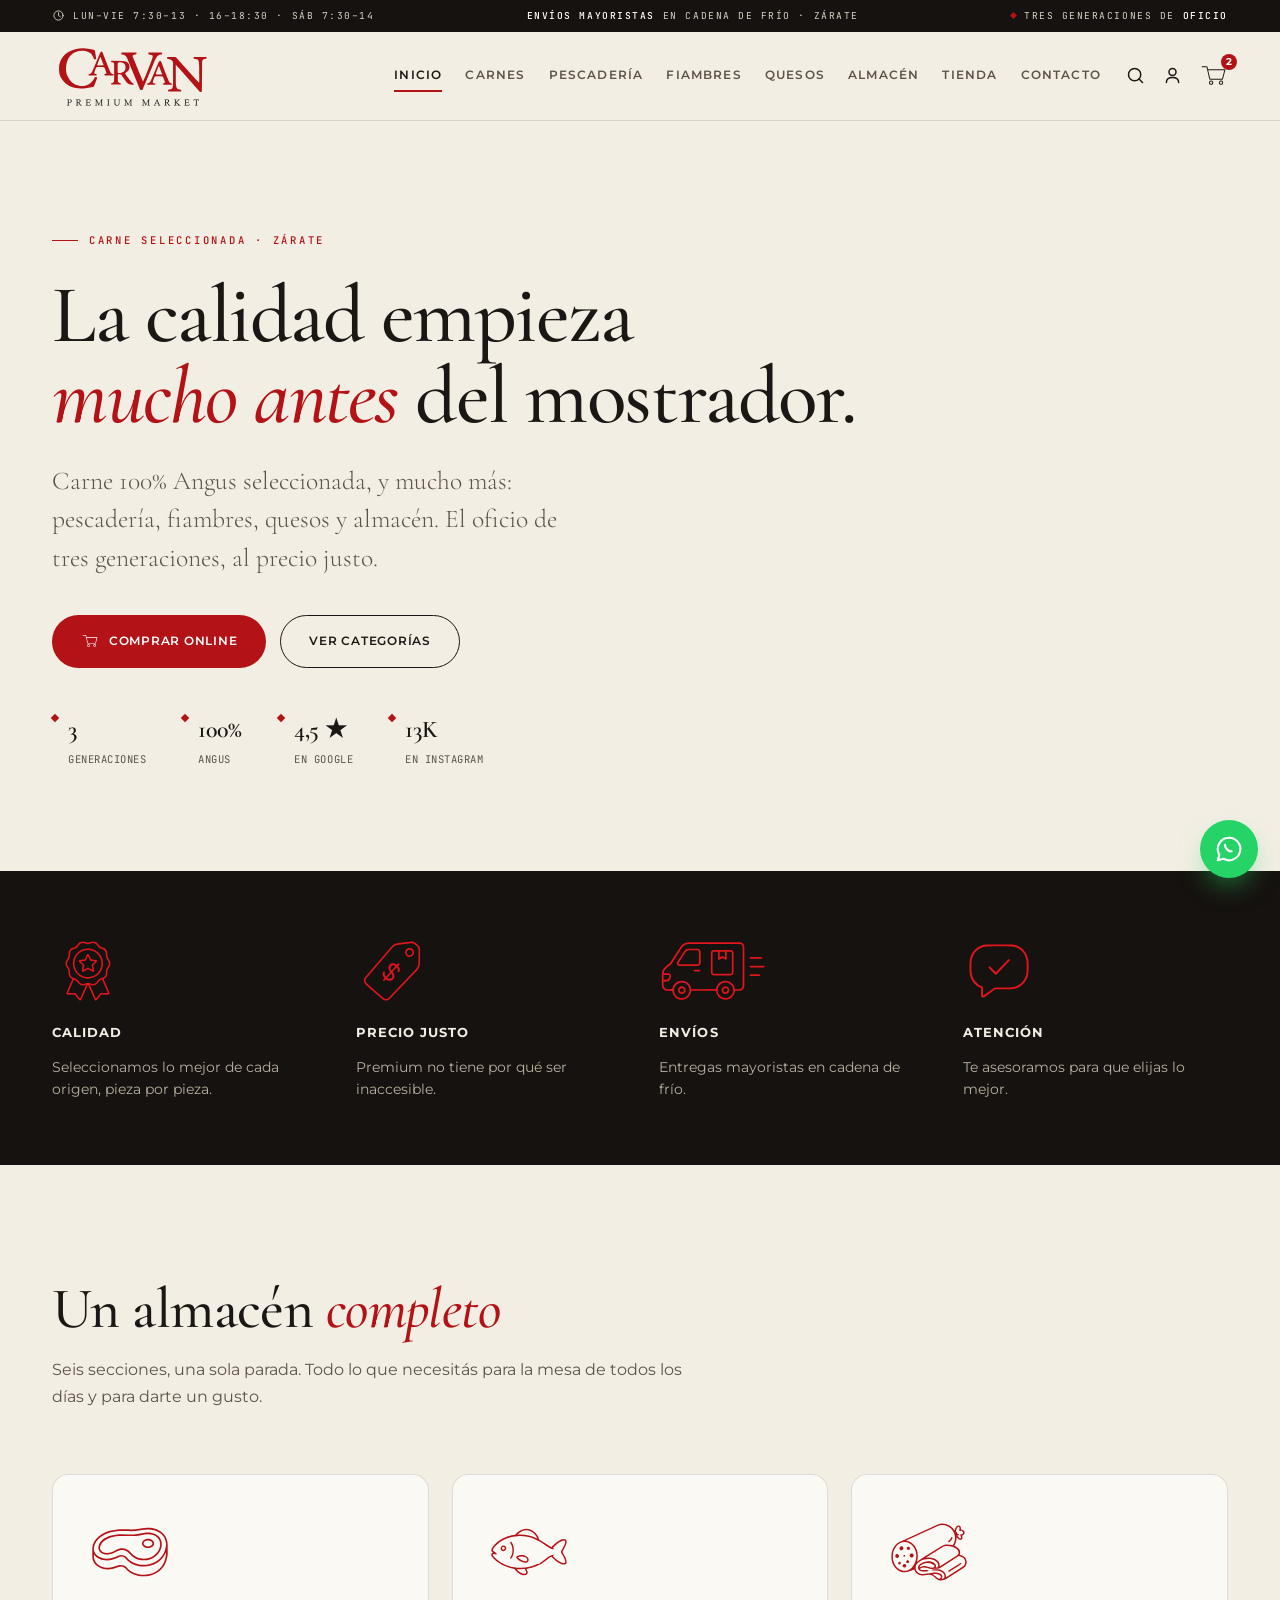
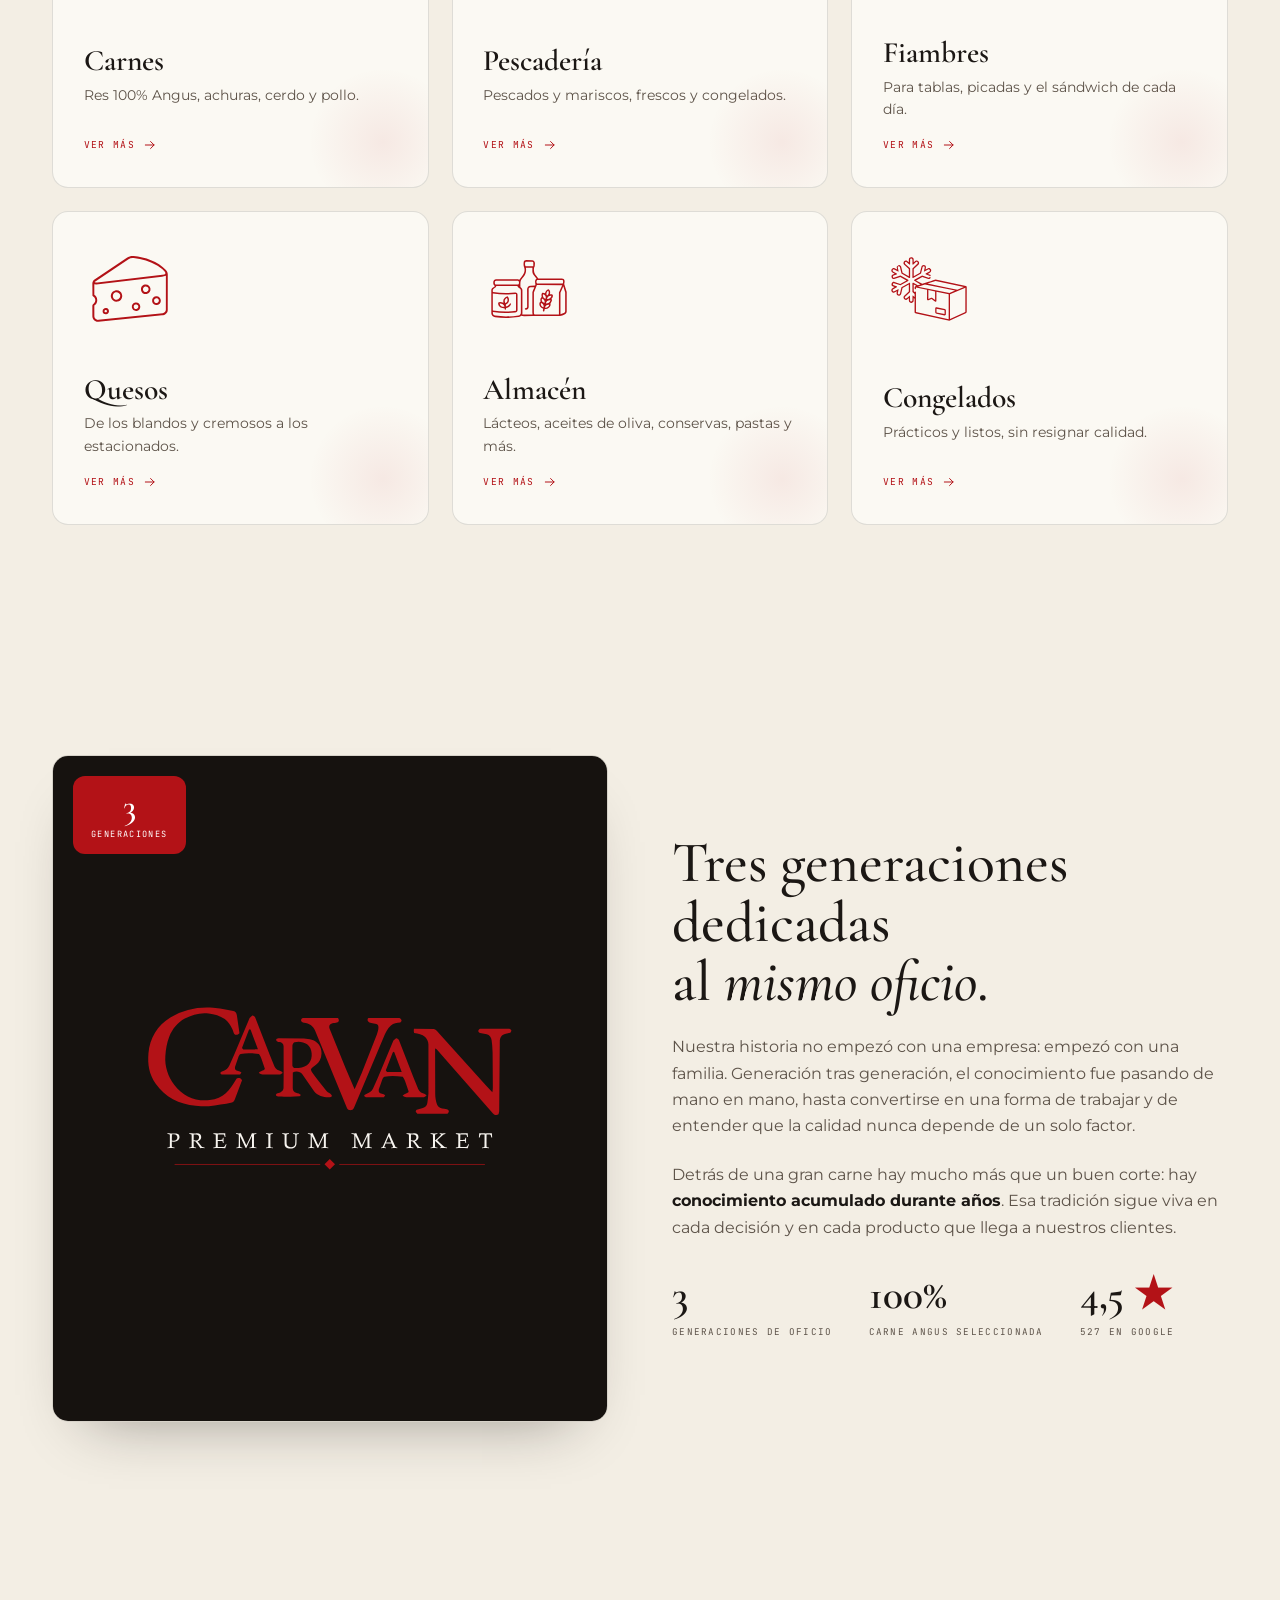
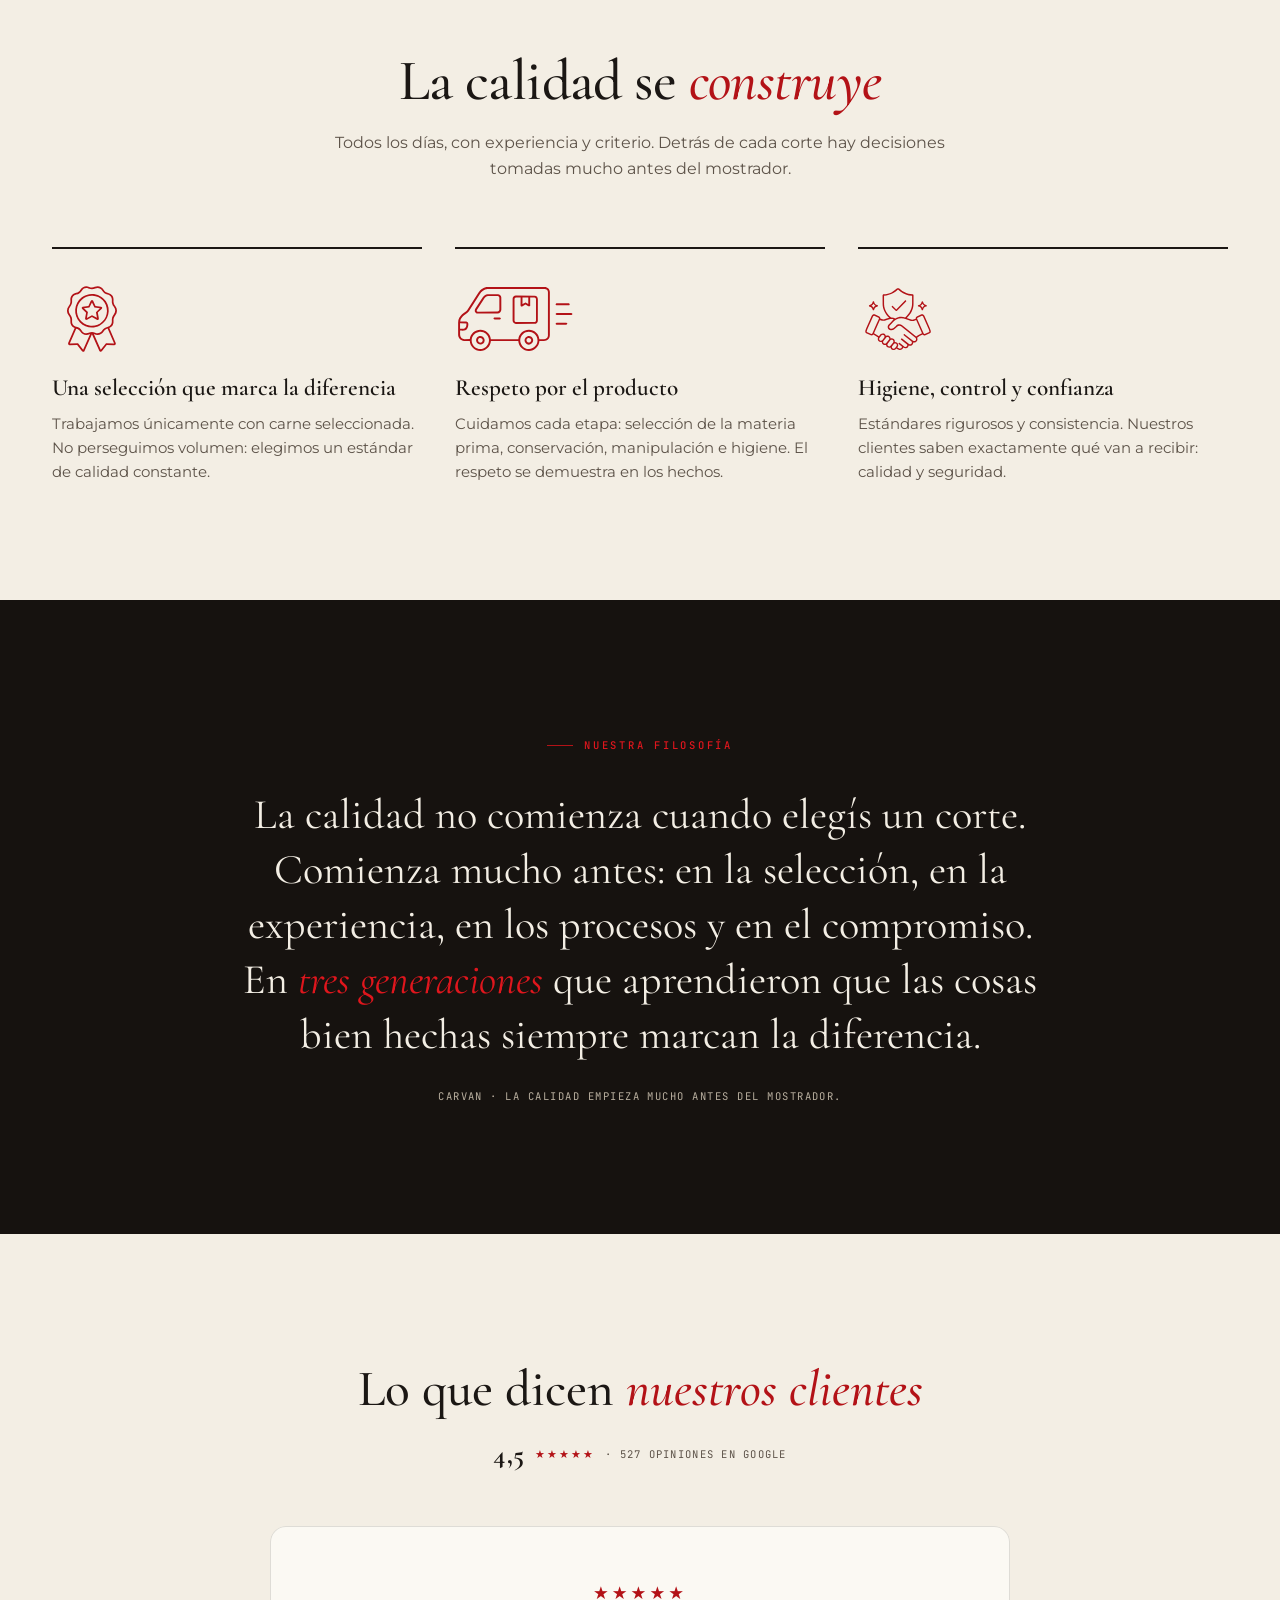
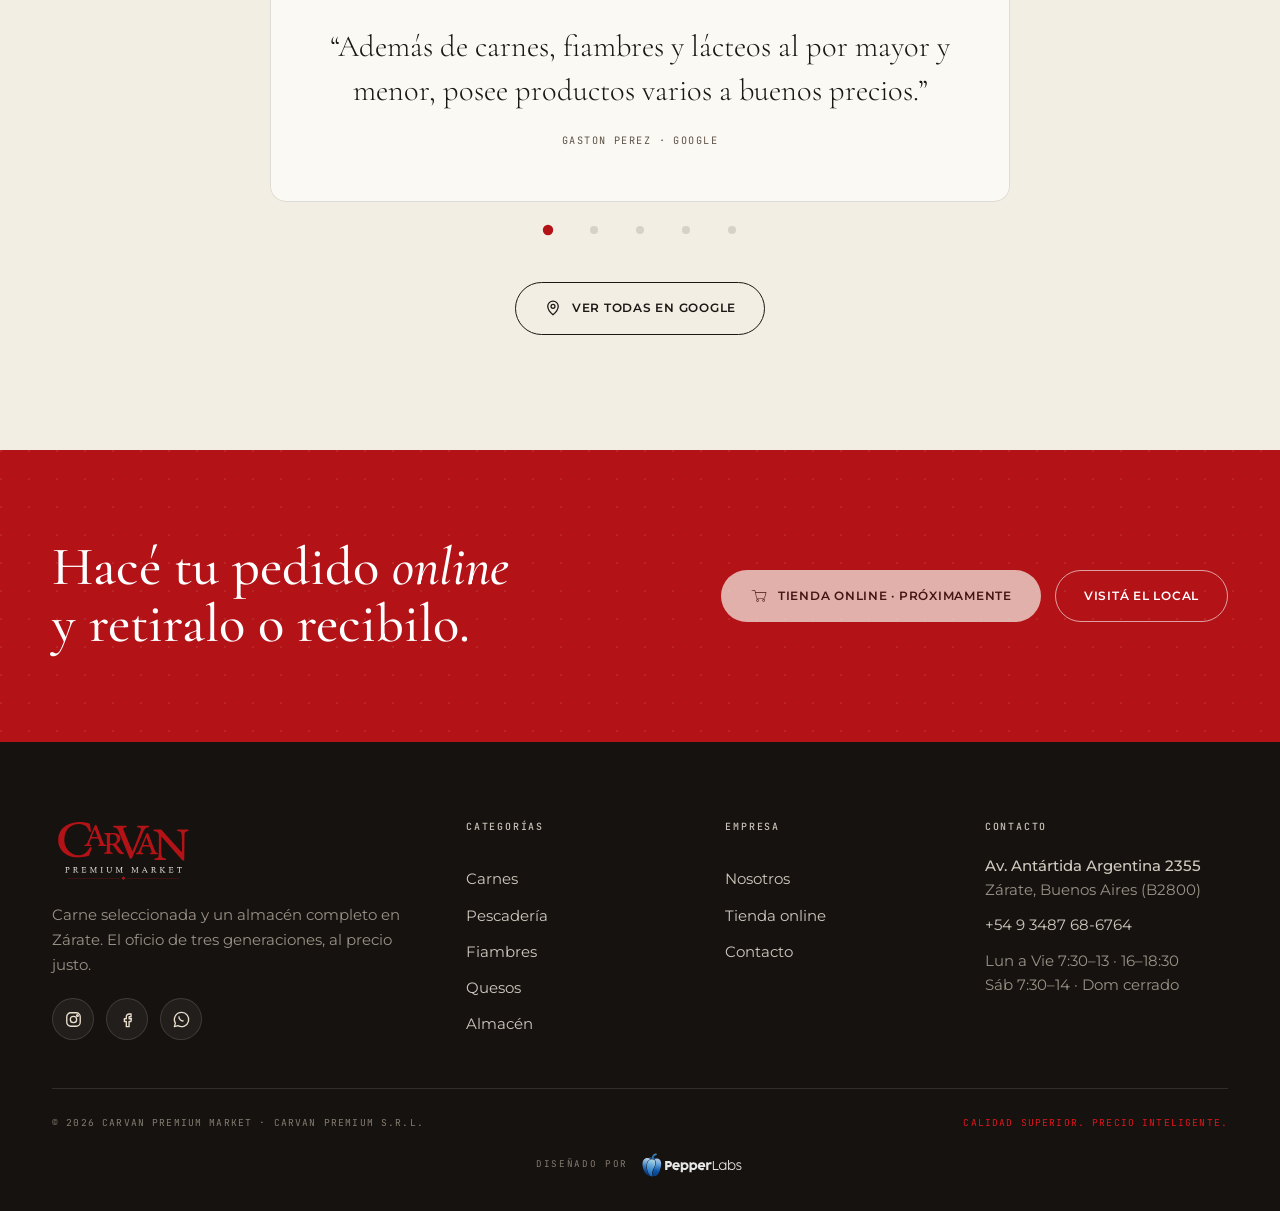
==== index.html @ 44cca3aa "Add files via upload" ====
<!DOCTYPE html>
<html lang="es">
<head>
<meta charset="UTF-8">
<meta name="viewport" content="width=device-width, initial-scale=1">
<title>CARVAN Premium Market · Almacén premium en Zárate</title>
<meta name="description" content="Mucho más que un frigorífico. Carnes 100% Angus, pescadería, fiambres, quesos y almacén. La mejor calidad al precio justo, en Zárate desde 2015.">
<meta property="og:type" content="website">
<meta property="og:site_name" content="CARVAN Premium Market">
<meta property="og:locale" content="es_AR">
<meta property="og:title" content="CARVAN Premium Market · Almacén premium en Zárate">
<meta property="og:description" content="Mucho más que un frigorífico. Carnes 100% Angus, pescadería, fiambres, quesos y almacén. La mejor calidad al precio justo, en Zárate desde 2015.">
<meta property="og:image" content="assets/back.webp">
<meta name="twitter:card" content="summary_large_image">
<meta name="twitter:title" content="CARVAN Premium Market · Almacén premium en Zárate">
<meta name="twitter:description" content="Mucho más que un frigorífico. Carnes 100% Angus, pescadería, fiambres, quesos y almacén. La mejor calidad al precio justo, en Zárate desde 2015.">
<meta name="twitter:image" content="assets/back.webp">
<link rel="icon" href="assets/favicon.svg">
<link rel="preconnect" href="https://fonts.googleapis.com">
<link rel="preconnect" href="https://fonts.gstatic.com" crossorigin>
<link href="https://fonts.googleapis.com/css2?family=Cormorant+Garamond:ital,wght@0,400;0,500;0,600;0,700;1,400;1,500&family=Montserrat:wght@400;500;600;700&family=JetBrains+Mono:wght@400;500&display=swap" rel="stylesheet">
<link rel="stylesheet" href="css/styles.css">
<script type="application/ld+json">
{
  "@context":"https://schema.org",
  "@type":"GroceryStore",
  "name":"CARVAN Premium Market",
  "image":"assets/back.webp",
  "description":"Carne seleccionada 100% Angus y un almacén completo en Zárate. El oficio de tres generaciones, al precio justo.",
  "telephone":"+5493487686764",
  "address":{"@type":"PostalAddress","streetAddress":"Av. Antártida Argentina 2355","addressLocality":"Zárate","addressRegion":"Buenos Aires","postalCode":"B2800","addressCountry":"AR"},
  "openingHoursSpecification":[
    {"@type":"OpeningHoursSpecification","dayOfWeek":["Monday","Tuesday","Wednesday","Thursday","Friday"],"opens":"07:30","closes":"13:00"},
    {"@type":"OpeningHoursSpecification","dayOfWeek":["Monday","Tuesday","Wednesday","Thursday","Friday"],"opens":"16:00","closes":"18:30"},
    {"@type":"OpeningHoursSpecification","dayOfWeek":"Saturday","opens":"07:30","closes":"14:00"}
  ],
  "aggregateRating":{"@type":"AggregateRating","ratingValue":"4.5","reviewCount":"527"},
  "sameAs":["https://www.instagram.com/carvan.frigorifico/","https://www.facebook.com/carvanzarate/"],
  "priceRange":"$$"
}
</script>
</head>
<body>
<svg width="0" height="0" style="position:absolute" aria-hidden="true" focusable="false">
  <!-- Iconos CARVAN (provistos por el cliente) -->
<symbol id="c-almacen" viewBox="66 62 866 866" fill="currentColor"><path d="M452.48,750.53c-8.91.1-19.53-2.81-26.21-4.74-7.85,5.12-17.42,11.96-27.6,13.4-73.38,10.36-145.87,12.47-218.94.96-17.24-2.72-35.31-16.51-35.33-34.72l-.22-218.54c-.03-27.38,27-27.64,33.42-41.13-13.61-7.4-14.54-16.57-15.08-29.5-.75-17.86,8.48-32.58,27.82-33.19l203.95-.09,13.84,5,28.36-38.19c21.11-28.43,27.74-54.57,13.2-90.08-3.36-8.2-2.16-25.12-1.3-34.82,1.24-14.05,13.59-22.15,26.21-22.02l54.49.57c17.78.19,27.19,15.11,25.91,31.55l-2.03,26.14c-5.92,9.41-7.81,16.96-7.87,28.02-.14,24.26,4.62,44.04,21.97,61.18l19.87,25.75,221.88.27c12.55.02,23.42,7.08,25,20.47,1.18,9.97-.88,21.74-3.2,31.89l23.44,75.64-.12,181.31c-.02,27.27-33.25,33.68-63.36,44.04l-235.38.04-23.32-.14-79.4.93ZM539.12,280.59l.52-35.32c.05-3.2-8.43-7.73-11.39-7.67l-59.4,1.2c-7.6.15-10.99,30.7-1.75,42.29l72.01-.49ZM495.8,665.45c-.01,17.02-13.69,25.8-28.8,23.98-2.89-.35-8.02-5.48-7.58-8.36,1.43-9.31,21.93-2.13,21.91-15.7l-.28-162.83c-.03-20.34,9.41-37.73,33.12-38.35l39.26-1.03c18.11-.47-14.68-46.46,17.16-65.16l-29.57-38.04c-14.22-18.3-10.05-42.37-10.18-65h-60.32c3.05,29.14.5,54.67-16.53,76.65-11.69,15.08-28.37,29.9-33.11,49.19-4.25,17.32-2.57,38.45-2.16,56.1,10.95,8.57,19.6,19.19,18.37,34.66l.14,212.52-1.57,8.29c-.31,1.62,5.35,3.23,7.2,3.23l89.69-.05-2.28-22.15.54-187.04c3.41-16.18,13.18-32.94,18.78-47.97l-35.92.18c-9.62.05-17.72,7.2-17.73,17.42l-.14,169.45ZM816.14,443.77c4.92-11.03,5.75-22.32-.78-32.56l-238.44-.09c-10.04,5.31-10.27,23.95-2.07,32.42l241.3.23ZM394.55,417.49l-204.54.06c-9.91,0-13.64,10.3-12.75,18.61.51,4.7,1.27,10.85,2.9,13.48,1.62,2.63,8.53,3.69,12.53,3.69l205.38.08c11.51-10.24,7.02-35.92-3.52-35.92ZM780.67,735.56l.05-207.66,30.8-69.32-238.24-.45-28.21,69.28v191.27c-1.39,6.17,3.99,16.91,10.94,16.91l224.65-.02ZM159.37,711.57c-3.73,17.24,5.62,31.6,21.52,34.05,73.36,11.3,146.88,9.57,220.24-1.7,12.47-1.92,21.12-13.77,21.12-25.58l.12-206.88c.01-25.69-24.25-19.56-33.32-43.64h-197.05c-8.28,27.37-41.34,15.54-32.31,56.51,69.56,9.66,138.44,10.35,208.83,4.49,12.12-1.01,22.6,7.28,22.62,19.34l.21,144.24c.02,13.96-9.67,22.19-22.89,23.79-70.43,8.48-139.69,7.89-209.08-4.61ZM831.72,718.98c3.78-1.46,7.72-9.65,7.77-13.39l-.02-178.05-17.38-57.31-26.85,59.86v203s36.49-14.11,36.49-14.11ZM376.76,700.38l-.04-157.96c-75.08,6.53-145.09,6-218.45-3.97l.19,158.86c73.21,11.71,144.62,13.8,218.29,3.07Z"/>
  <path d="M647.7,683.68l-4.07,17.34c-1.34,2.08-4.83,5.53-6.91,6.71s-7.55-5.12-7.18-7.54l2.96-19.2c-25.3-6.54-39.91-27.19-35.47-53.1,1-5.85,6.45-12.27,11.53-16.03-4.72-14.05-4.2-32.26,9.66-42.03-.26-11.55-6.1-28.1,6.45-38.98,4.77-4.14,17.53.58,25.17,4.78,3.48-15.3,15.11-38.72,33.77-38.78,15.76,8.15,17.22,34.23,12.17,48.31,9.07-.11,21.46-.17,26.32,3.78,5.89,12.67-1.51,28.64-11.6,38.27l5.11,10.74c-1.68,11.16-8.24,23.15-14.59,32.7,1.52,6.57,2.52,16.87-.37,23.12-9.64,20.82-25.44,32.83-52.93,29.9ZM669.81,556.28c15.38-5.27,20.11-31.6,10.26-43.66-14.77,4.76-22.85,33.24-10.26,43.66ZM655.63,585.67c6.76-21.55-7.37-39.61-25.1-42.26-4.5,20.95,6.53,37.89,25.1,42.26ZM710.04,558.99c-21.27-2.09-36.55,9.21-41.09,29.37,18.78,3.12,38.77-9.83,41.09-29.37ZM644.36,627.64c7.31-22.81-5.49-36.24-22.86-43.36-3.52,12.12-2.79,20.03,3.48,31.19l19.38,12.17ZM701.44,601.2c-20.74-2.73-39.97,7.62-43.5,30.13,23.94-1.78,36.52-7.15,43.5-30.13ZM635.87,667.07c5.53-21.24-8.96-35.93-24.68-39.84-4.93,20.08,5.98,36.76,24.68,39.84ZM689.33,643.14c-20.98-4.1-35.08,9.04-40.92,26.63,18.88,4.27,37.71-7.51,40.92-26.63Z"/>
  <path d="M284.28,673.99l-4,15.62c-.57,2.21-10.08-.64-10.31-2.87l-1.16-11.57c-16.43,1.83-32.1-.55-44.89-12.49-8.62-8.04-19.74-26.66-13.64-40.78,12.05-10.42,33.14-3.75,48.53,3.45-8.49-29.89,8.24-52.23,39.17-62.31l8.63,15.42c10.68,25.5.57,52.06-24.96,63.44l.02,17.52c34.15-3.3,34.69-33.88,44.28-29.05,11.96,6.03-9.21,40.37-41.66,43.63ZM294.57,583.53l-6.04-3.38c-19.33,13.03-22.65,28.91-11.48,48.9,19.42-8.76,23.7-25.07,17.52-45.51ZM268.63,659.88c-7.4-23.41-25.11-30.55-46.07-29.38,2.3,11.23,8.07,21.8,15.49,26.29,9.8,5.92,22.31,7.1,30.57,3.1Z"/></symbol>
  <symbol id="c-carnes" viewBox="56 56 888 888" fill="currentColor"><path d="M388.48,645.79c-65.87,28-140.33,34.28-199.05-5.16-31.15-20.92-53.83-53.64-53.65-91.95l.42-91.56c3.59-43.22,28.72-79.69,61.34-107.16,72.84-61.34,174.2-75.65,268.49-69.29,47.09,3.18,91.41,1.15,137.41-8.33,78.34-16.13,162.3-8.24,218.53,50.5,26.84,28.04,41.75,64.75,41.91,103.97l.34,83.09c.14,33.55-8.15,65.76-21.5,96.19-28.33,64.6-84.85,109.35-154.22,123.38-79.33,16.05-176.99-2.38-227.44-65.56-17.8-22.29-44.19-30.21-72.59-18.14ZM384.02,537.18c32.09-16.71,66.23-8.69,87.65,18.65,46.2,58.96,138.22,78.66,211.9,62.98,84.33-17.94,149.18-83.82,162.15-169.17,7.93-52.19-13.88-101.32-55.51-132.33-55.69-41.48-122.69-40.78-189.61-27.64-43.16,8.47-84.66,11.07-128.83,8.13-91.2-6.08-185.01,3.36-257.85,59.97-58.03,45.1-88.61,124.25-32.91,174.33,52.16,46.9,138.89,38.47,203.01,5.08ZM217.2,637.33c38.54,16.78,80,21.24,119.02,8.52l51.45-16.78c31.22-10.18,62.38-3.24,83.47,21.91,16.39,19.54,35.97,35.48,59.79,45.99,107.09,47.26,238.68,18.91,293.47-89.27,16.42-32.43,23.26-67.73,23.47-104.23-47.21,104.34-146.6,150.05-257.52,134.11-56.01-8.05-103.71-35.06-138.87-78.82-14.74-18.35-41.29-17.89-60.92-7.17-75.52,42.39-184.37,45.39-238.22-27.24-5.92,47.03,17.86,92.51,64.86,112.98Z"/>
  <path d="M370.59,495.84c-34.77,21.31-70.81,33.87-110.42,28.52-24.55-3.32-48.65-15.35-59.5-37.84-12.31-25.52-5.22-54.39,10.78-77.04,21.69-30.7,53.17-49.71,88.94-62.74,99.31-36.18,192.68-7.94,256.56-18.31l86.09-13.97c36.25-5.88,71.81-1.76,104.11,14.36,43.64,21.78,66.78,66.49,58.55,114.77-15.57,91.3-105.23,147.57-199.52,135.49-46.38-5.94-83.91-28.92-112.74-64.84-30.68-38.21-80.72-44.22-122.85-18.4ZM365,480.4c46.22-28.41,105.22-20.67,140.19,22.22,28.66,35.14,64.01,56.3,110.67,60.85,73.04,7.12,145.01-32.59,169.19-103.16,11.2-32.69,7.37-68.33-15.39-93.68-40.24-44.82-106.47-41.49-164.51-29.23-38.81,8.2-76.23,9.68-116.23,9.14l-96.02-1.31c-66.71,4.01-147.74,28.04-176.32,89.24-8.4,17.99-8.57,39.18,5.02,53.8,34.37,36.98,97.51,20.33,143.39-7.87Z"/>
  <path d="M723.09,442.52c-25.44,25.63-66.63,26.13-93.23,4.26-18.88-15.53-19.82-41.98-1.05-57.98,26.5-22.59,67.71-22,93.34,2.01,14.49,13.58,15.95,36.6.94,51.72ZM711.31,431.04c9.12-9.92,6.05-22.54-2.5-29.6-19.24-15.89-46.49-17.07-67.43-2.19-4.85,3.45-9.62,12.48-9.79,17.71-.18,5.56,4.17,14.2,9.39,18.13,20.95,15.8,52.1,15.78,70.34-4.06Z"/></symbol>
  <symbol id="c-fiambres" viewBox="31 20 909 909" fill="currentColor"><path d="M829.77,629.72l-162.45,105.03c-38.98,25.2-82.17,31.44-116.48-1.63-16.98-16.36-40.24-34.96-64.74-32.7l-61.79,5.72c-32.17,2.98-77.92-19.9-83.79-58.57l-53.65,20.4c-46.68,17.76-97.46,4.68-131.18-33.28-45.15-50.83-54.02-123.44-28.35-186.29,17.45-42.36,50-74.27,94.72-86.02l350.18-160.5c60.73-27.84,130.87,5.74,165.27,59.74,5.62-14,10.11-29.83,19.07-39.77,9.87-10.94,24.34-11.28,34.69-4.58,10.78,6.98,11.27,21.52,9.29,33.87,13.56,1.97,28.72,6.92,34.29,20.49,7.38,17.96-3.17,34.8-21.82,40.56,6.88,19.41,3.82,36.35-11.33,41.8-6.25,2.25-17.4-.12-22.43-5.01l-20.96-20.37c-.91,31.33-5.95,58.67-22.83,84.56,40.11,19.03,70.35,42.5,53.26,88.29,20.8,5.18,38.23,11.01,51.87,26.52,24.94,28.35,23.95,79.25-10.84,101.74ZM398.41,548.07l61.06-39.57,156.32-96.59c31.09-19.21,69.84-13.65,104.99-3.17,43.98-65.49,19.49-155.67-52.64-189.21-35.79-16.64-71.49-14.22-106.94,2.13l-302.3,139.44c95.43,18.16,135.65,120.65,107.93,209.19l31.58-22.22ZM788.4,338.3c1.76,1.89,9.76,2.42,11.3.49,1.23-1.55,3.26-6.66,2.58-8.69l-6.4-19.25c-.73-2.19-1.77-8.59.17-9.58s6.6-2.41,8.83-2.64c12.05-1.26,19.07-9.23,16.62-19.5-4.51-18.97-28.23-8.77-35.18-14.98s7.14-23.62-2.7-34.88c-10.63-12.16-27.99,12.9-30.78,39.2,6.53,9.48,10.15,16.08,13.05,25.88l15.91,3.95c-.33,4.89-1.53,10.3-3.97,10.7l-14.47,2.41,25.05,26.89ZM192.86,646.08c42.36,25.45,92.06,16.69,124.34-18.8,66.01-72.58,55.82-191.12-22.62-237.68-44.85-26.62-97.07-14.32-130.26,25.84-58.74,71.07-44.82,186.58,28.53,230.64ZM591.58,617.96l165.68-106.16c12.32-7.9,20.84-18.22,21.28-32.11,1.55-49.16-110.67-83.8-157.49-54.52l-168.81,105.55c30.83-3.52,58.21-2.01,86.13,8.96,33.29,16.75,57.93,39.21,53.22,78.28ZM358.03,654.99c5.21,12.86,19.19,25.76,36.43,31.5,24.63,8.2,50.39,4.43,76.18.56l41.35-6.2c38.28-5.74,91.18-5.51,103.1,26.65,3.99,10.78,2.42,22.22-5.08,31.66,12.81,3.6,26.58-4.93,28.39-20.39,5.03-42.97-43.72-62.38-91.35-62.1l-34.5.2c4.75-6.77,11.04-11.93,17.87-12l41.2-.44c42.47-.45,92.03,35.71,80.06,83.11l168.44-108.61c30.05-19.37,29.65-65.52,3.14-86.77-12.96-10.39-27.84-14.44-44.19-17.96l-175.16,112.67c-14.64,9.42-34.63,14.94-50.61,12.86-12.22-1.59-19.36-.73-31.06,2.3-36.18,9.39-78.71-35.85-127.05.11,6.21,4.83,15.89,10.89,24.65,10.87l46.57-.12c6.99-.02,13.79,2.82,14.91,9.8-36.61,9.81-91.61,8.79-102-20.52-11.27-31.81,21.07-56.04,57.01-67.98,34.63-11.5,73.39-9.78,102.94,10.88,14.21,9.93,20.5,24.28,12.52,41.38,3.83.99,13.34,1.21,16.96-.95,15.87-9.51,9.5-43.79-19.89-62.59-33.11-21.18-73.06-23.35-111.02-13.35-55.54,14.64-99.58,56.55-79.8,105.4ZM502.79,628.82c13.51,3.9,30.52.58,36.25-11.8,5.13-11.08-6.72-15.88-13.78-19.59-33.83-17.79-70.31-19.24-104.56-1.88-12.52,6.35-26.32,14.09-28.48,31.67,19.47-10.96,40.79-18.57,62.97-12.16l47.6,13.76ZM586.21,738.46c7.86,1.4,16.24-9.92,16.74-15.94,2.17-25.98-44.32-35.63-80.23-29.04l38.97,29.29c7.13,5.36,14.26,13.86,24.52,15.69Z"/>
  <path d="M713.07,326.59c18.36,3.99-21.4,61.45-37.61,48.57-2.16-1.71,0-9.67,2.65-10.93,25.51-12.05,22.29-40.4,34.95-37.64Z"/>
  <path d="M310.42,490.36c11.56-2.56,21.3,3.76,23.83,14.52,2.39,10.16-3.85,21.38-14.76,24.42-10.25,2.85-21.68-3.1-24.25-14.28-2.34-10.22,3.45-22.06,15.17-24.66Z"/>
  <path d="M205.25,420.21c11.18-5.73,21.66.11,26.04,10.17,3.79,8.7-.27,20.44-9.17,25.26-9.24,5-20.24.85-24.93-7.05-5.68-9.59-3.45-22.49,8.05-28.38Z"/>
  <path d="M163.33,532.25c-10.27-4.45-12.95-15.79-9.84-25.14,2.44-7.35,12.15-13.7,21.71-11.42,10.96,2.62,15.88,13.73,13.6,23.02-2.44,9.94-13.5,18.72-25.47,13.54Z"/>
  <path d="M260.73,609.34c-.51,10.89-8.19,18.64-17.9,18.84-9.68.19-17.59-7.14-17.96-17.28-.36-9.85,7.45-19.06,18.99-18.84,9.79.19,17.34,7.07,16.87,17.27Z"/>
  <path d="M279.21,422.17c9.04-2.28,16.88,4.79,18.61,12.49,1.86,8.32-3.98,16.9-10.76,18.53-9.54,2.29-18.05-1.47-20.89-10.65-2.29-7.41,3.43-17.95,13.04-20.36Z"/>
  <path d="M280.26,582.55c-5.74,2.43-15.01-.15-18.23-5.27-2.59-4.13-1.2-13.38,2.83-16.88,7.82-6.79,15.99-6.15,21.49.24s5.84,16.85-6.09,21.9Z"/>
  <path d="M187.72,573.82c5.82-3.79,14.75-1.9,18.38,4.11,2.75,4.54.96,13.65-4.91,18.19-4.5,3.48-13.67,2.32-17.48-3.24-3.5-5.12-1.88-15.22,4.01-19.05Z"/>
  <path d="M237.07,503.63c4.81-1.56,11.39,0,12.44,3.11,1.15,3.41.13,11.15-2.73,12.79s-9.77.6-12.25-1.57c-2.91-2.55-1.18-13.13,2.53-14.33Z"/>
  <path d="M784.14,607.6l-98.91,62.74-9.24-2.99c-2.49-.81.97-7.97,2.82-9.79l114.47-73.09,8.6-4.79c2.49-1.39,5.97,9.56,3.63,11.36l-21.38,16.55Z"/></symbol>
  <symbol id="c-quesos" viewBox="89 90 821 821" fill="currentColor"><path d="M218.55,793.19c-31.69,3.22-54.72-22.76-54.83-49.65l-.35-90.41c-.09-21.87,27.61-23.03,26.47-56.3-.48-13.93-12.58-26.26-25.48-36.23l-.9-107.38c-.1-11.77,5.55-27.35,15.84-34.26l292.51-196.4c17.8-11.95,37.73-17.41,59.07-15.74,102.55,8.02,217.6,50.14,289.1,123.72,10.04,10.33,16.65,24.69,16.64,40.01l-.27,316.67c-.03,29.71-24.81,45.75-51.08,48.42l-566.73,57.54ZM807.01,370.79c5.31-5.39,8.93-8.59,9.19-11.28,1.4-14.54-48.45-52.02-74.61-67.91-63.81-38.77-135.11-59.84-209.5-67.41-16.44-1.67-31.64.32-45.76,9.81l-302.53,203.36c7.47,4.69,15.09,5.5,24.32,4.4l598.9-70.97ZM181.52,746.39c.05,17.65,18.57,31.28,35.56,29.53l573.86-58.8c15.42-1.58,28.46-14.77,28.48-30.38l.25-303.96-34.3,8.35-586.64,69.29-17.7-3.07.22,95.43c16.31,12.36,26,28.29,25.94,47.12-.06,19.01-7.33,36.38-25.97,48.25l.3,98.22Z"/>
  <path d="M367.36,513.43c29.44-6.98,55.41,10.87,61.48,37.33,6.3,27.46-9.84,55.23-38.65,62.02-24.9,5.86-52.78-9.74-59.86-36.96-6.67-25.64,6.78-55.22,37.03-62.39ZM365.07,532.6c-18.3,9.13-22.63,30.24-15.22,45.03,8.32,16.59,28.2,22.86,44.26,14.81,15.46-7.75,22.48-27.51,16.31-42.35-7.17-17.25-27.39-26.45-45.36-17.49Z"/>
  <path d="M632.11,461.02c25.87-4.79,46.66,12.59,49.91,34.21,3.64,24.29-10.77,45.15-33.7,49.56-23.1,4.45-44.93-10.03-49.67-31.79-5.14-23.57,7.46-47.17,33.47-51.99ZM629.53,479.81c-14.35,6.88-17.12,23.34-12.07,33.38,6.77,13.45,21.27,18.44,33.2,12.36,12.28-6.26,17.68-20.45,13.25-31.49-5.48-13.65-19.71-21.29-34.38-14.25Z"/>
  <path d="M730.77,566.14c24.07-3.39,41.43,13.94,43.63,33.91,2.45,22.26-12.44,40.39-33.63,43.22-21.28,2.84-39.97-11.22-43.43-31.73-3.57-21.21,9.79-42.07,33.43-45.4ZM727.82,584.6c-13.87,5.08-16.86,19.45-10.35,31.27,4.48,8.12,15.92,13.58,27.65,8.11,8.85-4.13,14.78-16.64,10.89-27.38-3.68-10.15-15.59-16.61-28.19-12Z"/>
  <path d="M549.03,621.1c22.93-2.74,39.27,14.06,41.98,32.75,3.07,21.2-13.01,39.62-31.85,42.3-21.47,3.05-39.31-10.97-42.89-29.71-4.06-21.27,9.29-42.53,32.76-45.34ZM546.08,639.75c-13.61,4.69-16.36,18.69-10.76,29.3,4.38,8.31,15.88,12.6,26.14,8.36,9.56-3.95,15.55-15.42,11.1-26.78-3.36-8.58-14.82-14.9-26.48-10.88Z"/>
  <path d="M286.05,725.86c-18.92,1.57-31.13-12.87-31.02-27.52.13-16.89,14.53-29.43,32.62-27.28,14.53,1.73,24.38,13.83,24.27,27.32-.1,12.42-9.74,26.14-25.87,27.47ZM278.17,688.59c-6.81,3.44-7.5,14.04-3.81,16.97,3.16,2.51,10.89,4.24,14.46,3.02,4.16-1.42,6.49-11.76,4.69-15.81-1.53-3.45-10.59-6.59-15.34-4.18Z"/></symbol>
  <symbol id="c-precio" viewBox="80 122 750 750" fill="currentColor"><path d="M439.43,781.2c-23.02,24.17-58.18,33.9-83.71,11.27l-170.16-150.92c-22.9-20.31-33.08-54.67-11.04-80.32L443.07,248.64c21.86-25.44,44.24-38.89,78.08-42.79l133.22-15.36c18.14-2.09,34.45,4.77,47.32,15.68l23.96,20.3c11.4,9.65,22.35,24.79,22.22,41.69l-1.07,141.76c-.28,36.62-13.78,63.05-38.65,89.16l-268.73,282.14ZM417.7,778.55l286.8-300.48c17.5-18.33,25.03-40.17,25.36-65.03l1.78-133.59c.19-14.11-3.76-29.7-14.63-38.74l-32.32-26.88c-5.69-4.74-21.75-7.76-30.07-6.75l-132.4,16.04c-18.69,2.26-39.93,6.61-53.36,22.23l-283.49,329.7c-15.32,17.82-2.01,41.93,12.1,54.44l171.9,152.54c11.74,10.42,37.41,7.97,48.32-3.46Z"/>
  <path d="M376.35,598.02c-2.34,2.21-9.41,3.67-11.92,2.12s-3.3-9.67-1.29-12.09l14.71-17.76c-26.55-25.64-24.53-66.52-6.05-68.7,3.39-.4,9.86,6.44,8.83,10.34-3.64,13.75-2.6,35.06,11.97,44.04l44.26-48.97c-21.3-24.63-26.75-51.83-6.78-73.82,19.94-21.95,49.69-19.49,75.84-.54l11.16-12.93c2.27-2.63,10.01-3.89,12.91-2.03,2.9,1.86,3.66,11.05,1.18,13.83l-12.61,14.13c14.23,15.96,22.27,34.22,15.65,55.99-1.23,4.04-9.84,9.08-13.6,7.57-15.24-6.1,6.32-28.31-16.43-50.04l-42.84,46.71c8.45,12.82,16.21,23.81,18.86,37.68,4.16,21.78-10.65,40.78-26.92,49.69-20.53,11.23-42.18,6.52-60.86-10.35l-16.07,15.13ZM491.41,447.58c-16.51-13.9-36.36-12.78-47.06,1.48-10.19,13.58-4.77,31.23,6.74,42.94l40.32-44.42ZM404.6,567.95c17.93,16.35,36.58,13.18,48.84-.87,10.57-12.12,7.62-30.24-6.71-45.19l-42.13,46.06Z"/>
  <path d="M628.3,258.38c27.17-5.64,50.92,11.85,56.21,36.09,5.48,25.12-10.81,49.82-36.95,55.39-23.34,4.98-48.03-9.24-54.35-33.58-6.27-24.13,7.58-52.19,35.08-57.9ZM631.33,275.42c-18.64,4.63-26.04,23.12-21.24,38.45s20.23,23.46,35.58,19.29c15.47-4.21,25.85-19.91,21.86-36.2-3.41-13.91-19.24-25.75-36.2-21.54Z"/></symbol>
  <symbol id="c-calidad" viewBox="-143 -69 764 764" fill="currentColor"><path d="M309.46,618.07l-71.07-159.17-71.88,161.39c-3.95,8.87-21.3,5.06-24.59-2.54l-44.72-55.84-69.67,2.94c-4.41.19-12.33-4.02-14.55-7.33s-2.71-12.92-.95-16.99l61.59-141.78c-28.56-10.47-44.17-37.09-41.19-66.95,1.96-19.64-3.23-37.26-15.54-52.2-22.47-27.2-22.51-63.7-.19-91.29,12.12-14.99,18.3-32.03,16.11-51.85-4-36.18,18.92-66.24,54.22-73.11,18.69-3.64,31.59-14.61,41.3-30.38C146.61,3.29,180.97-8.16,212.82,6.21c17.53,7.91,34.78,7.41,52.39-.21,32.17-13.92,66.57-3.09,84.57,26.98,10.16,16.97,23.86,26.9,43.4,31.2,32.72,7.2,55.56,35.54,51.52,69.21-2.51,20.98,3.52,39.38,16.55,55.31,22.28,27.24,22.27,63.37-.53,90.47-11.68,14.11-18.22,30.85-16.03,49.82,3.55,30.66-10.86,57.89-40.42,69.89l61.26,142.45c1.71,3.97,1.08,12.82-1.06,16.01-2.45,3.64-11.51,7.41-16.49,7.22l-68.31-2.71-44.95,57.09c-2.28,2.89-8.94,6.05-12.24,6.53-3.31.48-11.3-3.51-13.04-7.4h.02ZM336.42,423.39c11.61-19.21,28.89-30.38,49.53-35.11,27.07-6.2,45.36-28.17,42.52-56.53-2.25-22.39,3.63-43.98,18.06-61.37,18.7-22.52,19.52-50.4.57-73.44-13.99-17.01-21.55-38.11-18.6-60.38,3.86-29.13-14.27-50.7-41.74-57.35-21.35-5.16-39.16-17.18-50.05-36.04-13.98-24.23-41.57-32.82-67.12-21.37-21.96,9.83-43.52,8.25-65.36-1.01-22.7-9.63-47.85-2.15-60.43,18.88-12.33,20.6-30.63,35.12-54.67,40.21-27,5.72-43.08,28.36-40.19,56.56,2.32,22.61-4.4,42.7-18.25,60.14-17.84,22.46-18.81,50.63-.69,72.67,14.63,17.79,21.52,39.41,18.83,62.72-3.17,27.51,14.37,49.74,41.16,55.77,22.51,5.07,40.34,16.82,52.13,36.84,13.52,22.95,40.52,31.42,65.07,20.72,20.38-8.88,41.09-9.58,61.55-.57,25.63,11.29,52.66,3.49,67.67-21.34h0ZM322.88,607.27l49.91-62.14,77.42,2.14-62.17-143.15c-17.58,4.74-29.19,14.46-37.92,28.6-20.16,32.66-57.12,43.04-93.38,24.43l66.14,150.12h0ZM154.44,607.47l66.43-150.19c-39.21,17.95-72.63,8.11-93.14-24.24-9.02-14.22-22.08-25.06-39.3-27.5l-61.33,141.86,78.68-1.83,48.67,61.91h0Z"/>
  <path d="M313.75,375.11c-63.91,34.62-140.77,21.36-189.78-29.74-66.79-69.65-58.58-177.44,15.27-236.92,72.37-58.3,180.78-41.52,232.64,36.16,51.87,77.69,26.97,184.41-58.12,230.51h-.01ZM382.11,235.63c1.23-79.93-61.55-141.43-136.98-145.24-75.67-3.83-141.87,53.16-149.43,129.5-7.22,72.89,43.27,142.47,118.62,155.59,85.22,14.84,166.41-50.35,167.79-139.85h0Z"/>
  <path d="M288.34,321.59l-50.06-27.44-46.15,26.62c-2.99,1.73-10.73,1.33-13.35-.19-3.06-1.77-6.63-9.05-5.98-12.68l9.87-55.41-37.45-35.39c-1.91-1.81-4.21-7.4-4.49-9.96-.33-3.07,5-10.08,8.47-10.52l55.64-7.06,21.55-47.75c1.25-2.77,5.28-7.04,7.74-8.63,2.95-1.9,13.12.75,14.72,4.22l23.58,51.5,52.59,7.04c3.22.43,8.68,3.44,10.43,5.89,1.75,2.44.15,11.14-2.39,13.54l-38.65,36.61,9.9,53.93c.52,2.83-.63,9.21-1.57,11.6-1.18,2.99-11.53,5.64-14.41,4.06v.02ZM239.02,276.38l47.47,25.7-9.81-54.43,37.89-36.77-52.5-6.81-23.54-49.39-24.06,49.41-52.24,6.81,37.99,35.81-9.62,55.84,48.42-26.15v-.02Z"/></symbol>
  <symbol id="c-envios" viewBox="91 228 950 544" fill="currentColor"><path d="M334.07,649.94c-3.38,38.82-34.43,67.44-71.73,67.74-37.43.3-69.42-29.19-71.76-67.51l-38.96-.74c-22.35-.42-40.35-19.78-40.35-41.77v-81.73c0-55.17,51.32-69.83,62.59-87.35l74.92-116.54c13.61-21.17,37.06-39.48,64.05-39.49l386.43-.24c21.4-.01,35.75,15.46,35.75,36.2v291.06c0,23.55-16.77,40.45-40.11,40.41l-30.7-.05c-3.37,37.92-33.83,67.05-70.79,67.75-38.01.72-70.2-28.67-73.14-67.77l-186.2.03ZM154.04,637.09l36.39-.28c5.29-37.05,36.36-63.08,72.03-63.14,36.04-.05,66.91,26.62,71.21,63.43l186.62-.2c5.71-38.22,37.43-63.62,73.13-63.05,35.82.57,66.05,27.16,70.48,63.33l31.24-.14c12.3-.06,26.72-8.57,26.73-23.8l.16-296.53c0-12.78-10.71-20.96-22.9-20.95l-388.24.3c-22.96.02-41.2,17.77-52.63,35.54l-73.96,114.99c-11.67,18.14-55.29,30.65-58.97,70.44l38.52-.02c4.68,0,13.1,4.72,14.94,8.73,5.94,12.96-2.13,45.07-18.17,50.97-10.36,3.81-22.52,2.35-36.15,2.32l.38,30.26c.2,15.57,14.11,27.92,29.2,27.8ZM156.95,563.27c10.7-7.6,10.54-21.44,10.91-32.95l-43.51-.63.19,36.42c10.99-.03,25.26,2.24,32.41-2.84ZM252.12,587.97c-34.5,6.41-54.48,38.48-47.3,69.77,6.98,30.42,36.76,51.72,67.63,45.86,31.38-5.95,52.8-36.75,47.83-67.76-4.96-30.98-35.28-53.98-68.16-47.87ZM638.86,680.55c19.89-25.51,14.57-59.94-8.55-79.47-23.18-19.57-56.6-18.53-78.76,2.16-21.63,20.2-24.14,54.42-5.41,78.2,11.83,15.03,29.04,23.38,47.2,23.14,17.16-.22,33.57-8.71,45.51-24.03Z"/>
  <path d="M882.84,473.01l-102.03.14c-2.54-.9-6.86-4.4-6.77-6.72.09-2.31,4.13-5.52,6.82-6.58l100.88-.04,6.55,4.63c1.87,1.33-2.79,7.53-5.46,8.56Z"/>
  <path d="M864.1,407.11l-82.92.08c-2.48,0-6.97-3.9-7.02-6.05-.07-2.58,4.46-7.51,7.23-7.51l80.54.03c2.96,0,7.14,3.44,8.11,5.46.97,2.01-3.21,8-5.94,8Z"/>
  <path d="M848.03,538.45l-65.59.24c-2.75.01-7.54-3.2-8.15-5.33-.73-2.55,3.61-7.26,6.38-8l66.18-.14,6.65,4.43c1.95,1.3-2.94,8.78-5.47,8.79Z"/>
  <path d="M630.98,533.07l-127.28.09c-11.95,0-22.07-10.76-22.07-22.24l.1-148.27c0-12.31,9.69-21.63,22-21.62l128.19.1c13.16,0,21.61,11.57,21.6,23.81l-.14,146.87c-.01,11.56-10.15,21.26-22.4,21.27ZM601.23,354.47l.09,57.06c-2.55,1.87-9.94,3.44-12.66,1.77l-19.43-11.93-22.49,13.14c-1.78,1.04-6.25,1.1-7.68.07-1.43-1.03-3.47-5.67-3.45-7.92l.66-52.64-32.54-.18c-3.19-.02-8.95,5.64-8.94,8.96l.17,148.92c0,3.83,5.23,8.58,8.99,8.57l127.34-.18c5.22,0,9.5-5.37,9.5-10.54v-144.62c0-5.82-5.3-11.24-10.85-11.12l-28.72.64ZM588.22,398.09l.03-44.14-39.28.33-.06,44.08,21.04-11.27,18.27,11Z"/>
  <path d="M378.92,462.98l-136.25.05c-6.9,0-15.16-7.62-17.05-12.67-2.36-6.32-.57-15.88,3.33-21.83l49.98-76.4c6.64-10.15,19.94-20.71,32.34-20.77l70.88-.36c11.46-.06,22.7,11.36,22.73,22.58l.18,81.45c.03,12.88-10.03,27.95-26.15,27.95ZM379.05,449.75c8.4-1.52,12.56-7.65,12.56-14.59v-79.77c0-4.92-5.9-11.85-11.07-11.83l-65.96.32c-9.43.05-19.12,7.64-24.19,15.08l-52.75,80.92.83,7.05c.18,1.53,4.41,2.48,6.44,2.93l134.14-.11Z"/>
  <path d="M395.89,503.07l-36.97.27c-2.41.02-7.6-4.19-7.47-6.58s4.99-6.38,7.63-6.39l34.93-.16c2,0,6.39,2.87,7.62,4.34,1.54,1.84-3.12,8.49-5.75,8.51Z"/>
  <path d="M251.97,617.79c16.04-6.06,32.54,2.35,38.05,17.36,5.26,14.32-1.88,31.36-18.12,37.35-12.97,4.79-29.55-1.65-35.82-15.46-6.58-14.49-1.5-32.69,15.88-39.26ZM256.71,629.75c-9.69,3.67-12.07,13.99-8.46,22.07,3.1,6.95,12.19,10.87,20.03,7.96,7.88-2.92,11.96-12.08,9.25-20.26-2.46-7.41-11.1-13.45-20.81-9.77Z"/>
  <path d="M580.69,618.18c16.88-6.76,33.64,1.16,39.57,17.91,4.59,12.96-2.07,29.61-17.66,36.14-13.54,5.67-30.15-.78-37.2-15.71-6.24-13.2-1.18-31.75,15.29-38.34ZM587.83,629.56c-10.69,3.28-13.75,13.61-10.15,21.72,3.05,6.86,11.94,10.95,19.31,8.74,8.36-2.51,13.26-11.72,10.69-20.03-2.25-7.26-10.84-13.19-19.85-10.43Z"/></symbol>
  <symbol id="c-tienda" viewBox="79 76 843 843" fill="currentColor"><path d="M773.6,788.16l-537.37.47c-25.6.02-46.06-14.5-46.07-41.47l-.1-245.02c-25.34-14.47-36.34-38.62-35.5-66.14l1.3-42.73,49.63-153.71c7.2-22.3,22.12-32.69,46.26-32.67l507.81.36c21.87.02,31.41,21.97,36.65,38.09l47.13,144.98,2.01,39.5c1.53,30.06-9.12,55.88-35.09,72.54l-.17,245.23c-.01,18.08-14.07,40.56-36.49,40.58ZM289.93,394.36l29.7-169.73-74.12-.07c-12.02-.01-19.78,8.12-23.3,19.14l-48.03,150.47,115.75.19ZM423.62,394.44l7.27-169.95-93.43.36-30.37,169.52,116.54.07ZM558,394.14l-11.79-169.47-97.96.09-7.4,169.77,117.16-.39ZM692.65,394.46l-33.6-169.79-95.69.1,12.48,169.64,116.81.05ZM774.66,234.98c-4.47-4.76-13.56-10.52-18.36-10.5l-79.6.44,33.74,169.28,115.63.34-51.4-159.56ZM287.66,447.07l.93-35.19-116.07.12c-.33,14.95-1.4,29.36,1.68,42.47,6.49,27.56,33.21,43.93,59.47,42.14,25.02-1.7,53.21-20.5,53.98-49.55ZM422.87,440.97l.39-29.07h-116.96s.6,36.25.6,36.25c4.35,30.71,33.24,50.76,61.97,48.3,27.81-2.38,53.59-24.25,54.01-55.48ZM558,441.67l-.27-29.77-117.09.12,1.91,39.17c5.22,29.84,33.99,47.26,62.02,45.12,27.65-2.11,53.69-25.01,53.42-54.65ZM693.63,441.69l-.32-29.8-117.43-.05,1.17,37.82c4.87,30.43,34.53,49.67,63.09,46.8,27.4-2.75,53.81-25.2,53.49-54.78ZM826.67,446.93l1.01-34.94-116.51-.11,1.38,37.93c4.1,28.57,30.99,47.18,58.18,46.7,25.71-.46,55.08-20.12,55.93-49.58ZM400.28,563.31c19.61,2.5,37.27,17.49,37.29,38.1l.21,169.46,333.6-.03c12.9,0,21.78-11.7,21.77-23.68l-.13-236.87c-35.76,10.59-73.06-2.69-90.28-37.3-13.38,25.04-39.22,41.26-67.65,41.23-28.65-.03-55.15-14.53-68.02-41.8-15.06,26.92-39.84,41.93-67.64,41.87-27.92-.07-52.65-14.78-67.54-42.07-13.16,25.56-38.41,41.01-65.24,41.93-28.74.99-54.14-13.01-69.46-40.79-19.15,34.77-54.24,47.15-90.04,37.27l.04,236.65c0,13.71,9.99,23.52,22.99,23.54l54.74.1-.07-162.46c-.01-22.37,12.9-44.31,38.29-44.52l77.14-.64ZM419.94,770.74l.16-168.04c-.68-12.91-11.02-21.83-23.92-22.21l-70.98.19c-14.22.57-22.82,10.99-22.79,24.89l.32,165.42,117.21-.25Z"/>
  <path d="M699.75,731l-167.24.21c-18.2-2.09-30.57-15.29-30.55-33.35l.12-101.01c.02-17.96,14.41-33.4,33.06-33.39l165.5.14c19.26.02,33.04,16.25,33.09,34.42l.26,99.34c.05,19.2-13.74,33.61-34.24,33.63ZM699.96,713.93c9.66,0,16.08-8.07,16.09-15.7l.19-102.11c.01-7.33-6.86-15.52-14.76-15.52h-166.8c-7.23-.01-15.21,8.63-15.23,15.32l-.23,102.6c-.02,8.13,7.02,15.57,15.4,15.56l165.34-.14Z"/></symbol>
  <symbol id="c-pescaderia" viewBox="76 65 854 854" fill="currentColor"><path d="M712.31,536.29c-11.1,4.77-21.36,10.86-30.8,18.14l-55.27,42.61c-36.87,23.65-100.39,45.15-147.08,52.35,4.37,8.73,8.94,17.7,11.17,26.41,3.76,14.71-5.7,28.03-20.33,30.69-37.55,6.82-78.78-25.31-101.12-57.73-80.82-12.58-160.31-49.84-210.92-114.2-4.2-5.34-5.65-15.11-4.74-21.53.78-5.46,6.83-10.84,14.71-15.45-12.08-6.8-19.84-21.95-11.89-35.91,41.57-73.09,134.33-119.15,218-128.65,37.45-44.33,89.72-69.66,145.79-48.06,39,16.81,67.91,50.81,77.56,91.64l73.64,46.57,40.7,24.23c28.96-35.64,105.56-94.87,134.11-68.87,18.94,17.24-5.18,62.25-19.65,88.59l-13.54,24.64,26.14,45.81c11.09,19.44,20.41,53.53,6.95,65.25-28.61,24.91-102.89-30.21-133.44-66.52ZM580.16,368.08c-11.42-32.16-34.19-55.04-62.43-68.96-45.39-19.09-89.78-3.35-122.55,31.96,66.66-4.39,127.31,8.79,184.98,36.99ZM724.74,530.84c15.85,15.09,33.27,31.24,52.63,44.06,19.64,13,53.27,27.27,59.72,16.73,8.16-13.33-9.82-48.02-22.01-68.76-5.3-9.02-14.88-20.29-15.01-31.11-.14-12.07,10.02-24.47,15.98-34.59,13.1-22.24,31.38-60.96,19.12-69.85-10.37-7.51-45.47,9.97-63.29,23.18-16.6,12.3-32.13,26.91-45.78,41.02,4.57,4.48,7.12,7.72,6.98,10.44-.78,14.24-47.04-11.03-69.48-26.69-83.27-58.15-160.45-97.07-265.61-90.55-88.01,5.46-181.6,45.39-228.72,120.94-3.45,5.53-2.07,14.51,3.07,18.01l26.39,17.95c2.89,1.96,4.75,7.87,2.41,10.89-6.21,8.04-19.51-9.84-32.84.58-3.23,2.52-.69,12.11,2.43,15.75,99.23,116.19,279.64,139.99,414.72,73.18l14.76,3.1c-1.01-13.42,9.75-12.92,16.03-17.7l66.71-50.69c20.01-15.21,53.6-27.33,49.81-14.97-.73,2.37-3.82,5.56-8.01,9.09ZM476.33,675.06l-12.37-24.11c-25.51,1.8-49.81,1.76-75.78.25,26.7,36.79,93.81,61.72,88.16,23.86Z"/>
  <path d="M477.69,591.01c-44.09,4.91-95.12-39.46-94.67-50.1.11-2.5,3.65-7.35,6.01-8.75,42.99-25.48,102.64-9.54,110.39,26.58,3.2,14.89-4.9,30.39-21.73,32.27ZM464.45,538.79c-21.63-9.15-44.99-7.88-65.84,2.23,21.84,25.77,72.42,47.47,85.6,32.75,7.54-8.42-.49-26.83-19.76-34.98Z"/>
  <path d="M340.89,399.24c50.37,79.73.12,167.74-11.73,156.3-1.73-1.67-2.2-7.43-.7-9.69,27.97-41.97,28.03-95.51,1.5-138.34-1.9-3.06-1.59-8.15.46-9.69,2.2-1.66,8.98-.94,10.47,1.42Z"/>
  <path d="M255.44,433.14c14.73-6.17,29.66,1.74,34.78,15.3,4.75,12.56-1.62,28.25-15.99,34.23-11.75,4.89-26.58-.58-32.7-13.86-5.5-11.95-1.29-29.3,13.91-35.67ZM260.46,445.55c-7.4,3.16-9.04,12.17-6.26,17.8s10.61,8.43,15.87,6.11c6.43-2.84,9.25-10.22,7.39-16.8-1.51-5.36-9.72-10.22-17-7.11Z"/></symbol>
  <symbol id="i-carnes" viewBox="0 0 48 48" fill="none" stroke="currentColor" stroke-width="1.6" stroke-linecap="round" stroke-linejoin="round"><path d="M10.5 25c0-8 6.5-14 16.5-13 7.2.7 13 5 13 11 0 7-6.8 11-15 11-9 0-14.5-3-14.5-9z"/><circle cx="23" cy="23.5" r="4.5"/><path d="M40 23.5c2.5-.4 4.5-2.2 4.5-4.4M40 25.4c2.4.3 4.3 1.7 4.6 3.8"/></symbol>
  <symbol id="i-pescaderia" viewBox="0 0 48 48" fill="none" stroke="currentColor" stroke-width="1.6" stroke-linecap="round" stroke-linejoin="round"><path d="M14 24c4-7.5 11.5-11 18-11 5.4 0 9.5 4 9.5 11s-4.1 11-9.5 11c-6.5 0-14-3.5-18-11z"/><path d="M14 24l-7.5-6.5v13z"/><circle cx="35" cy="20.5" r="1.7"/><path d="M22 20c2 2.6 2 5.4 0 8"/></symbol>
  <symbol id="i-fiambres" viewBox="0 0 48 48" fill="none" stroke="currentColor" stroke-width="1.6" stroke-linecap="round" stroke-linejoin="round"><circle cx="19" cy="20" r="11.5"/><circle cx="30" cy="29" r="11.5"/><circle cx="16" cy="18" r="1.5"/><circle cx="22" cy="22" r="1.5"/><circle cx="28" cy="31" r="1.5"/><circle cx="33" cy="27" r="1.5"/></symbol>
  <symbol id="i-quesos" viewBox="0 0 48 48" fill="none" stroke="currentColor" stroke-width="1.6" stroke-linecap="round" stroke-linejoin="round"><path d="M6.5 33l28-14.5 7.5 14.5z"/><path d="M6.5 33l28-14.5"/><circle cx="19" cy="30.5" r="2"/><circle cx="29" cy="28.5" r="1.6"/></symbol>
  <symbol id="i-almacen" viewBox="0 0 48 48" fill="none" stroke="currentColor" stroke-width="1.6" stroke-linecap="round" stroke-linejoin="round"><rect x="13" y="16" width="22" height="26" rx="3"/><path d="M16 23h16"/><path d="M18 9h12v7H18z"/><path d="M18 9c0-1.5 1-2.5 3-2.5h6c2 0 3 1 3 2.5"/></symbol>
  <symbol id="i-tienda" viewBox="0 0 48 48" fill="none" stroke="currentColor" stroke-width="1.6" stroke-linecap="round" stroke-linejoin="round"><path d="M9 19h30v23H9z"/><path d="M7 19l3.5-9h27L41 19z"/><path d="M20 42V31h8v11"/><path d="M7 19c0 2.8 2.2 5 5 5s5-2.2 5-5M17 19c0 2.8 2.2 5 5 5s5-2.2 5-5M27 19c0 2.8 2.2 5 5 5s5-2.2 5-5"/></symbol>
  <symbol id="i-shield" viewBox="0 0 24 24" fill="none" stroke="currentColor" stroke-width="1.7" stroke-linecap="round" stroke-linejoin="round"><path d="M12 3l8 3v5c0 5-3.4 8-8 9.5C7.4 19 4 16 4 11V6z"/><path d="M8.5 12l2.5 2.5L16 9.5"/></symbol>
  <symbol id="i-tag" viewBox="0 0 24 24" fill="none" stroke="currentColor" stroke-width="1.7" stroke-linecap="round" stroke-linejoin="round"><path d="M13 3H6a3 3 0 0 0-3 3v7l9 9 10-10z"/><circle cx="8.5" cy="8.5" r="1.6"/></symbol>
  <symbol id="i-truck" viewBox="0 0 24 24" fill="none" stroke="currentColor" stroke-width="1.7" stroke-linecap="round" stroke-linejoin="round"><path d="M3 6h11v10H3z"/><path d="M14 9h4l3 3.2V16h-7z"/><circle cx="7" cy="18" r="1.9"/><circle cx="17.5" cy="18" r="1.9"/></symbol>
  <symbol id="i-user" viewBox="0 0 24 24" fill="none" stroke="currentColor" stroke-width="1.7" stroke-linecap="round" stroke-linejoin="round"><circle cx="12" cy="8" r="4"/><path d="M4.5 20c0-4 3.4-6 7.5-6s7.5 2 7.5 6"/></symbol>
  <symbol id="i-card" viewBox="0 0 24 24" fill="none" stroke="currentColor" stroke-width="1.7" stroke-linecap="round" stroke-linejoin="round"><rect x="3" y="6" width="18" height="12" rx="2"/><path d="M3 10h18"/><path d="M6.5 14.5H11"/></symbol>
  <symbol id="i-scale" viewBox="0 0 24 24" fill="none" stroke="currentColor" stroke-width="1.7" stroke-linecap="round" stroke-linejoin="round"><path d="M12 4v15"/><path d="M7 19.5h10"/><path d="M5 7l7-1.6L19 7"/><path d="M5 7l-2.6 5.4a3 3 0 0 0 5.2 0z"/><path d="M19 7l-2.6 5.4a3 3 0 0 0 5.2 0z"/></symbol>
  <symbol id="i-parking" viewBox="0 0 24 24" fill="none" stroke="currentColor" stroke-width="1.7" stroke-linecap="round" stroke-linejoin="round"><rect x="4" y="4" width="16" height="16" rx="3.5"/><path d="M9.5 16.5V7.5H13a2.6 2.6 0 0 1 0 5.2H9.5"/></symbol>
  <symbol id="i-wa" viewBox="0 0 24 24" fill="none" stroke="currentColor" stroke-width="1.7" stroke-linecap="round" stroke-linejoin="round"><path d="M12 3a9 9 0 0 0-7.7 13.6L3 21l4.6-1.2A9 9 0 1 0 12 3z"/><path d="M8.9 8.6c-.3 1.1.3 2.5 1.5 3.7s2.6 1.8 3.7 1.5"/></symbol>
  <symbol id="i-ig" viewBox="0 0 24 24" fill="none" stroke="currentColor" stroke-width="1.7" stroke-linecap="round" stroke-linejoin="round"><rect x="3.5" y="3.5" width="17" height="17" rx="5"/><circle cx="12" cy="12" r="4"/><circle cx="17" cy="7" r="1.1"/></symbol>
  <symbol id="i-fb" viewBox="0 0 24 24" fill="none" stroke="currentColor" stroke-width="1.7" stroke-linecap="round" stroke-linejoin="round"><path d="M14 8.5h2.5V5H14a3.5 3.5 0 0 0-3.5 3.5V11H8v3.5h2.5V21H14v-6.5h2.4l.6-3.5H14V8.5z"/></symbol>
  <symbol id="i-phone" viewBox="0 0 24 24" fill="none" stroke="currentColor" stroke-width="1.7" stroke-linecap="round" stroke-linejoin="round"><path d="M5 4h3.8l1.8 4.6-2.4 1.6a11 11 0 0 0 5 5l1.6-2.4L19.4 16V19a2 2 0 0 1-2 2A15.5 15.5 0 0 1 3 6a2 2 0 0 1 2-2z"/></symbol>
  <symbol id="i-clock" viewBox="0 0 24 24" fill="none" stroke="currentColor" stroke-width="1.7" stroke-linecap="round" stroke-linejoin="round"><circle cx="12" cy="12" r="8.5"/><path d="M12 7v5.2l3.2 1.9"/></symbol>
  <symbol id="i-pin" viewBox="0 0 24 24" fill="none" stroke="currentColor" stroke-width="1.7" stroke-linecap="round" stroke-linejoin="round"><path d="M12 21s7-5.6 7-11.2A7 7 0 1 0 5 9.8C5 15.4 12 21 12 21z"/><circle cx="12" cy="9.8" r="2.6"/></symbol>
  <symbol id="i-arrow" viewBox="0 0 24 24" fill="none" stroke="currentColor" stroke-width="1.7" stroke-linecap="round" stroke-linejoin="round"><path d="M4 12h15"/><path d="M13 6l6 6-6 6"/></symbol>
  <symbol id="i-check" viewBox="0 0 24 24" fill="none" stroke="currentColor" stroke-width="1.7" stroke-linecap="round" stroke-linejoin="round"><path d="M5 12.5l4.5 4.5L19 7"/></symbol>
  <symbol id="i-search" viewBox="0 0 24 24" fill="none" stroke="currentColor" stroke-width="1.7" stroke-linecap="round" stroke-linejoin="round"><circle cx="11" cy="11" r="7"/><path d="M20 20l-4.2-4.2"/></symbol>
  <symbol id="i-cart" viewBox="0 0 24 24" fill="none" stroke="currentColor" stroke-width="1.7" stroke-linecap="round" stroke-linejoin="round"><path d="M3 4h2.2l2.4 11.2h10.1l2-8H6.4"/><circle cx="9" cy="19.5" r="1.6"/><circle cx="18" cy="19.5" r="1.6"/></symbol>
  <symbol id="i-account" viewBox="0 0 24 24" fill="none" stroke="currentColor" stroke-width="1.7" stroke-linecap="round" stroke-linejoin="round"><circle cx="12" cy="8" r="4"/><path d="M5 20c0-3.6 3-5.6 7-5.6s7 2 7 5.6"/></symbol>
  <symbol id="i-snow" viewBox="0 0 24 24" fill="none" stroke="currentColor" stroke-width="1.7" stroke-linecap="round" stroke-linejoin="round"><path d="M12 3v18M3.3 7.5l17.4 9M20.7 7.5l-17.4 9"/><path d="M12 3l2 2.4M12 3l-2 2.4M12 21l2-2.4M12 21l-2-2.4"/></symbol>
  <symbol id="i-droplet" viewBox="0 0 24 24" fill="none" stroke="currentColor" stroke-width="1.7" stroke-linecap="round" stroke-linejoin="round"><path d="M12 3.5c3.5 4 6 7 6 10.2A6 6 0 1 1 6 13.7c0-3.2 2.5-6.2 6-10.2z"/></symbol>
  <symbol id="i-milk" viewBox="0 0 24 24" fill="none" stroke="currentColor" stroke-width="1.7" stroke-linecap="round" stroke-linejoin="round"><path d="M8 3h8v3.5l2 4V21H6V10.5l2-4z"/><path d="M6 12h12"/><path d="M8 3h8"/></symbol>
  <symbol id="i-jar" viewBox="0 0 24 24" fill="none" stroke="currentColor" stroke-width="1.7" stroke-linecap="round" stroke-linejoin="round"><rect x="6" y="8" width="12" height="13" rx="2"/><path d="M8 11h8"/><path d="M9 4h6v4H9z"/></symbol>
  <symbol id="i-nuts" viewBox="0 0 24 24" fill="none" stroke="currentColor" stroke-width="1.7" stroke-linecap="round" stroke-linejoin="round"><path d="M12 4c4 0 7 3 7 7s-3 9-7 9-7-5-7-9 3-7 7-7z"/><path d="M12 5v14M7 9h10M7.5 14h9"/></symbol>
  <symbol id="i-bird" viewBox="0 0 24 24" fill="none" stroke="currentColor" stroke-width="1.7" stroke-linecap="round" stroke-linejoin="round"><path d="M5 17c0-5 3.5-9 8-9 3 0 5 1.5 6 3l-2 2 3 1c-1 3-4 5-7 5-4 0-8-2-8-3z"/><circle cx="9.5" cy="12.5" r="1"/></symbol>
  <symbol id="i-organs" viewBox="0 0 24 24" fill="none" stroke="currentColor" stroke-width="1.7" stroke-linecap="round" stroke-linejoin="round"><path d="M12 20c-4-3-7-6-7-10 0-2.5 2-4 4-4 1.5 0 2.5.8 3 2 .5-1.2 1.5-2 3-2 2 0 4 1.5 4 4 0 4-3 7-7 10z"/></symbol>
  <symbol id="i-pig" viewBox="0 0 24 24" fill="none" stroke="currentColor" stroke-width="1.7" stroke-linecap="round" stroke-linejoin="round"><path d="M4 14a6 6 0 0 1 6-6h4a6 6 0 0 1 6 6 4 4 0 0 1-4 4H8a4 4 0 0 1-4-4z"/><circle cx="11" cy="13" r="1"/><circle cx="15" cy="13" r="1"/><path d="M5 9l1.5 2M19 9l-1.5 2"/></symbol>
  <symbol id="i-shrimp" viewBox="0 0 24 24" fill="none" stroke="currentColor" stroke-width="1.7" stroke-linecap="round" stroke-linejoin="round"><path d="M18 6c-6 0-11 4-11 9 0 3 2 5 5 5"/><path d="M18 6c2 2 2 5 0 7-3 3-8 2-11-1"/><circle cx="17" cy="9" r="1"/></symbol>
  <symbol id="i-wheat" viewBox="0 0 24 24" fill="none" stroke="currentColor" stroke-width="1.7" stroke-linecap="round" stroke-linejoin="round"><path d="M12 21V8"/><path d="M12 8c0-2.5-1.6-4-3.5-4 0 2.5 1.6 4 3.5 4zM12 8c0-2.5 1.6-4 3.5-4 0 2.5-1.6 4-3.5 4z"/><path d="M12 13c0-2.2-1.5-3.5-3.3-3.5 0 2.2 1.5 3.5 3.3 3.5zM12 13c0-2.2 1.5-3.5 3.3-3.5 0 2.2-1.5 3.5-3.3 3.5z"/><path d="M12 17.5c0-2.1-1.4-3.3-3.1-3.3 0 2.1 1.4 3.3 3.1 3.3zM12 17.5c0-2.1 1.4-3.3 3.1-3.3 0 2.1-1.4 3.3-3.1 3.3z"/></symbol>
  <symbol id="i-spark" viewBox="0 0 24 24" fill="none" stroke="currentColor" stroke-width="1.7" stroke-linecap="round" stroke-linejoin="round"><path d="M12 3l1.8 6.2L20 11l-6.2 1.8L12 19l-1.8-6.2L4 11l6.2-1.8z"/></symbol>
  <symbol id="c-atencion" viewBox="193 193 617 617" fill="currentColor"><path d="M469.19,658.95l-94.75,68.57c-3.53,2.55-13.66,2-17.59.04-4.06-2.02-9.03-9.25-9.06-14.87l-.26-64.99c-56.59-23.04-95.29-76.86-97.76-138.44-1.17-29.27-1.25-56.03.13-86.01,3.66-79.45,68.23-148.81,148.79-148.78l208.44.09c80.87.03,144.64,71.77,147.23,151.18.98,30.06,1.59,56.71-.47,86.19-5.46,78.22-68.02,142.53-146.68,146.19l-138.04.83ZM595.19,642.43c42.08.08,79.16-15.74,106.16-46.51,21.8-24.84,35.93-55.42,36.54-89.32.52-29.24,1.88-55.85-.19-85.74-4.64-67.01-58.96-127.1-127.91-129.29-73.15-2.33-142.78-2.4-215.95.11-69.46,2.39-123.85,63.97-127.72,131.35-1.73,30.09-1.28,56.54.17,85.77,2.96,59.74,42.07,109.2,97.61,128.04l.61,77.35,100.32-72.02,130.36.25Z"/>
  <path d="M467.84,530.68l-52.04-52.85c-3.27-3.32-4.55-9.13-1.9-13.08,1.92-2.86,10-3.1,12.83-.22l47.85,48.55,105.24-110.38c2.34-2.46,8.72-3.47,11.32-2.41,3.03,1.24,5.76,9.02,2.9,12.02l-111.81,117.32c-3.45,3.62-10.33,5.17-14.38,1.06Z"/></symbol>
  <symbol id="c-tarjeta" viewBox="195 152 616 616" fill="currentColor"><path d="M697.99,647.71l-396.63-.49c-25.81-.03-49.93-26.31-49.97-51.21l-.43-263.23c-.05-30.27,22.78-58.32,55.12-58.32h394.85c33.86,0,55.22,29.43,55.13,60.63l-.73,260.66c-.08,29.57-27.63,51.99-57.34,51.96ZM739.47,359.53l.72-26.56c.68-25.15-18.85-42.31-43.64-42.31h-386.08c-22.68.01-43.56,14.14-43.38,37.86l.24,30.89,472.14.12ZM740.01,434.17l.09-59.9-473.17.09-.09,59.85,473.17-.04ZM704.16,631.48c21.02-3.91,35.92-19.61,35.95-40.26l.2-142.38-473.61.02.3,144.67c.04,21.17,18.63,36.74,38.97,37.96h398.19Z"/>
  <path d="M436.11,576.5h-106.59c-8.95,0-13.81-11.38-13.81-18.15,0-6.79,4.16-19.74,13.8-19.75l107.95-.1c8.56,0,14.14,11.95,14.14,17.93,0,7.54-4.53,20.07-15.48,20.07ZM435.05,562.9c1.52-2.01,3.88-7,2.49-7.82l-5.97-3.53-98.36.11c-1.88.98-5.41,4.99-4.4,6.81.81,1.45,3.92,3.45,5.91,4.51l100.33-.08Z"/>
  <path d="M678.55,573.98l-64.04.32c-8.8.04-13.47-11.19-13.1-17.82.39-6.92,5.55-16.97,14.38-16.99l61.05-.07c7.23,0,12.93,9.54,13.79,14.91,1.02,6.39-2.19,19.61-12.07,19.66ZM672.23,562.31c2.08,0,6.25-3.8,6.19-5.81s-4.3-4.71-6.89-4.7l-53.53.22c-2.18,0-4.65,4.7-3.82,6.13s4.53,4.13,6.33,4.13l51.73.04Z"/></symbol>
  <symbol id="c-mayorista" viewBox="166 120 698 698" fill="currentColor"><path d="M498.21,692.22l-19.36,28.58-240.49.1c-5.22,0-9.27-3.89-9.27-9.17l-.13-200.13,69.05-65.09,220.32-.02c3.32,0,6.99,4.59,7.32,7.87l-.02,136.08,83.52-.19.11-133.95c-60.72-17.55-96.9-77.83-86.25-138.55,10.54-60.09,64.44-105.89,127.54-101.38,58.83,4.2,105.23,52.57,111.09,109.24s-30.51,114.32-88,130.63l.09,134.07,81.54-.12,13.26,5.17,30.65,34.77c4.4,4.99.37,10.75-1.13,15.72l-18.98,62.99c-2.12,7.05-10.09,12.09-17.92,12.07l-246.25-.68c-12-.03-14.34-18.7-16.7-28.02ZM729.27,400.76c25.09-37.09,26.73-81.08,3.89-118.98-19.8-32.87-58.88-55.82-100.39-51.9-65.25,6.17-110.23,69.42-95.77,132.73,9.58,41.99,41.77,73.47,81.16,82.05,42.87,9.34,86.27-7.16,111.12-43.9ZM323,507.95l43.09-48.69-62.88-.31-51.6,48.72,71.39.28ZM382.14,508.12l40.63-48.92-40.88.09-41.97,48.61,42.22.21ZM472.87,507.68l34.91-48.51-68.55-.13-40.73,48.8,74.37-.15ZM660.65,590.24l.18-131.5c-13.69,1.97-26.03,1.75-38.86-.11l.06,131.68,38.62-.06ZM491.12,644.88c-.33-2.9,1.57-9.28,3.84-10.49,7.9-4.19,18.76.3,18.55-3.28l-.39-6.66-.32-150.37-30.46,41.61-.06,176.03c5.25-4.38,12.16-13.43,12.07-18.68l-3.24-28.16ZM379.74,580.22l-24.25-10.36-22.6,10.59c-1.92.9-6.87,1.22-8.39.08s-3.14-4.59-3.96-6.87l.17-52.98-78.91.12-.02,187.09,228.14.03.08-187.15h-78.19s.32,53.37.32,53.37c-1.35,2.18-3.55,5.45-4.91,6.87-1.09,1.13-5.58.03-7.47-.78ZM379.01,566.19l.23-45.61-46.49.15.43,45.5,23.47-9.24,22.35,9.2ZM784.59,632.43l-25.2-28.79-233.53-.05-.15,28.92,258.88-.08ZM765.76,707.87l18.76-62.38-280.81-.09c1.02,20.51,4.99,40.57,11.79,62.38l250.25.09Z"/>
  <path d="M722.9,319.86c9.51,44.17-15.79,86.59-57.28,99.31-47.27,14.49-95.12-15.19-105.33-62.79-9.72-45.31,18.28-88.12,61.84-98.98,43.59-10.87,90.74,15.93,100.77,62.47ZM701.8,375.21c18.1-30.26,11.87-66.65-12.39-88.72-24.96-22.71-62.56-24.92-89.32-4.93-26.58,19.86-36.77,55.63-22.54,86.53,11.35,24.64,34.22,40.4,59.84,41.77,25.91,1.39,50.36-11.14,64.42-34.64Z"/>
  <path d="M656.81,330.91c3.19,11.05-2.54,20.95-11.91,22.9-10.29,2.14-18.76-5.32-18.39-15.45.36-9.98,7.96-17.94,20.05-15.45l19.29-20.82c1.52-1.64,7.05-2.38,9.05-1.02,2.16,1.47,1.7,7.2-.28,9.47l-17.8,20.38Z"/></symbol>
  <symbol id="c-estacionamiento" viewBox="164 132 682 682" fill="currentColor"><path d="M302.32,522l-.1-253.86c0-17.98,18.4-35.27,36.14-35.28l257.35-.13c17.96,0,39.25,14.16,39.28,33.71l.3,213.54c21.85-2.76,47.71,3.86,54.99,24.43l23.89,67.48c22.2,5.56,35.08,23.61,35.08,46.51v54.96c0,13.73-9.1,27.17-20.02,32.68-7.83,3.96,2.27,23.37-10.71,36.63-7.3,7.46-17.06,8.1-27.62,7.91-11.84-.21-24.39,1.26-31.52-10.8-4.19-7.08-4.02-18.8-3.75-28.87l-144.6.24c.07,9.68.1,20.22-2.97,26.44-8.79,17.76-46.83,16.04-58.36,6.99-6.07-4.77-8.81-14.48-8.93-23.4l-.19-13.97c-13.32-5.48-21.42-17.35-21.45-31.54l-.11-57.43,2.38-21.12-94.83-.49c-39.07-.2-65.34-33.67-65.22-71.19l.84-269.25c.11-33.74,30.82-63.57,64.23-63.57l283.74-.03c32.69,0,64.38,27.9,64.54,61.18l1.02,204.95c.02,3.54-2.8,8.72-5.35,9.58-3.29,1.11-9.77-3.25-9.77-7.33l-.03-202.1c0-31.21-25.9-51.49-55.6-51.48l-273.16.04c-32.77,0-55.48,23.55-55.43,56.23l.44,269c.04,25.46,22.75,48.43,47.75,48.7l85.43.9c6.38.07,17.44,1.96,22.23-.46l19.95-10.08,20.38-57.44c6-19.69,22.9-34.21,44.59-34.33l103.64-.56.09-208.23c0-12.48-10.58-23.64-23.38-23.64l-251.97-.08c-11.98,0-28.98,5.83-29,21.08l-.39,244.92c-.02,15.69,9.14,26.98,24.9,28.32l97.64-.31c2.29,1.57,6.03,4.9,7.02,6.9,1.19,2.4-4.75,6.85-7.45,7.82h-99.98c-16-1.64-35.93-14.11-35.94-34.15ZM698.61,571.47l-20.65-59.31c-3.54-10.17-15.15-15.81-25.57-17.28l-130.5.1c-17.05-1.24-29.74,8.96-35.06,24.17l-18.33,52.44,230.11-.12ZM714.6,696.14c9.81-2.44,18.99-8.93,19.08-18.22l.59-64.15c.17-18.21-15.04-27.18-31.52-27.17l-247.37.22c-13.23,3.79-22.34,15.34-22.21,29.12l.57,59.72c.09,9.85,9.15,20.34,20.1,20.35l260.76.12ZM496.07,734.26l1.56-23.31-41.5.22c-1.85,5.28-1.51,19.59,3.87,23.09,12.29,1.97,22.36,1.53,36.07,0ZM707.37,732.76c4.96-1.98,5.17-15.82,4.07-21.62l-42.08-.15c-.26,8.44.41,16.64,3.02,23.29,11.93,1.73,23.18,3.2,34.98-1.52Z"/>
  <path d="M446.5,479.63c-.02,6.92-6.55,12.65-12.53,12.68l-34.06.18c-6.39.03-12.27-5.21-12.28-12.16l-.02-176.44c0-8.08,4.67-15.66,13.7-15.56l80.04.93c37.73.44,62.53,33.36,61.3,69.2-.94,27.37-14.41,48.7-39.47,60.78-17.12,8.25-36.53,8.28-56.51,6.98l-.17,53.41ZM478.82,412.18c30.24-3.36,50.64-27,49.64-55.87.86-28.71-20.82-53.8-50.32-54.01l-77.57-.56.04,176.87,32.71-.16-.2-57.45c0-2.85,5.2-7.75,7.83-7.82l37.86-1Z"/>
  <path d="M678.89,612.7c16.96-2.72,30,8.45,32.54,22.44,2.76,15.23-8.26,29.85-22.39,32.86-15.14,3.22-29.25-6.75-32.41-20.99-3.32-14.91,5.21-31.57,22.27-34.31ZM679.53,626.79c-9.5,3.44-11.09,12.96-7.93,19.58,2.67,5.6,10.87,8.97,17,6.74,6.75-2.46,10.52-10.95,8.25-17.97-1.85-5.71-10.36-10.87-17.32-8.35Z"/>
  <path d="M478.87,612.63c17.01-2.84,29.85,8.65,32.1,22.83,2.41,15.24-7.53,29.59-22.09,32.52-15.14,3.04-28.47-7.07-32.27-21.49-3.75-14.23,5.29-31.01,22.26-33.85ZM479.45,626.87c-9.79,3.25-11.33,12.71-8.05,19.53,2.64,5.48,10.74,8.77,16.97,6.61,6.89-2.4,10.51-10.5,8.32-17.94-1.6-5.44-10.58-10.4-17.25-8.19Z"/>
  <path d="M443.15,388.67c-5.24.17-9.95-7.87-9.82-12.73l1.36-49.16c17.04-1.74,31.82-2.67,46.97.7,15.24,3.39,22.07,18.31,20.96,32.33-1.06,13.47-12.63,27.36-28.47,27.87l-31,.99ZM473.35,374.44c10.65-.39,16.46-10.58,16.02-19.23-.49-9.38-7.66-16.92-18.46-16.83l-23.23.19.03,36.82,25.65-.95Z"/></symbol>
  <symbol id="c-congelados" viewBox="78 89 897 897" fill="currentColor"><path d="M292.71,625.67c11.35,17.38,27.45-13.49,48.32-25.77l1.46,49.86c.18,6.21,6.2,11.07,11.71,10.54,6.35-.61,10.5-5.57,10.66-12.08l1.13-47.87c9.35,4.76,12.77,8.18,20.2,14.53l-.16-28.53-21.07-19.5-.27-86.53c.73-1.61,2.42-4.65,3.76-4.92s4.36.53,5.74,1.32l43.19,24.52,26.41-8.41-59.5-34.89c-1.34-.78-3.96-3.28-3.47-4.2l2.82-5.24,75.84-42.54,61.88,21.63c7.25,2.53,11.84-12.59,19.6-4.8,1.62,1.62,1.86,7.99.13,9.71-5.44,5.39-13.68,8.51-20.96,8.32l-58.89-21.27-61.29,34.04,60.58,33.58,62.56-19.88,19.65-5.71c16.41-4.77,30.97-11.19,48.28-15.56l295.34,61.82c4.15.87,7.95,5.62,7.95,9.81l-.02,244.64c-.86,6.22-3.86,10.04-9.34,12.49l-160.03,71.47-324.11-70.43c-8.58-1.86-15.02-5.25-15-15.08l.34-122.62c.02-6.41-2.4-11.33-8.48-13.46l-.93,30.9c-.34,11.39-13.05,17.04-22.6,17.37-9.97.34-23.44-5.58-23.81-17.61l-.91-29.27c-6.43,5.56-13.19,12.44-20.68,15.94-9.92,4.64-20.43-1.2-26.06-8.48-4.89-6.32-7.54-20.59-.36-27.36l47.34-44.6.16-67.97-61.09,35.28-13.22,54.4c-2.46,10.14-9.36,17.34-19.18,19s-20.74-2.78-24.5-13.76c-2.93-8.57-.23-18.58,1.81-28.36l-24.69,12.59c-11.27,5.74-23.85-3.7-27.95-13.73s-1.14-23.3,9.59-29.51l19.77-11.46-20.09-8.43c-10.59-4.45-11.28-19.41-6.74-28.69s15.18-15.49,26.02-12.18l56.71,18.92,60.88-34.09-60.74-33.87-59.89,20.55c-9.02,3.1-19.62-6.25-22.87-12.71-4.64-9.21-3.29-21.54,5.78-27.9,6.44-4.52,15.05-7.2,22.58-9.97-8.93-5.08-17.58-9.48-25.12-14.93-9.42-6.8-9.42-20.38-4.22-29.23,5.22-8.89,17.45-16.3,28.27-10.66l24.95,12.99-3.7-18.18c-2.1-10.32,2.51-14.27,10.47-19.32,5.48-3.47,10.99-7.73,18.21-5.55,4.83,1.45,12.29,6.76,13.83,13.2l14.39,60.34,60.64,34.19.09-70.64-47.25-43.84c-7.88-7.31-4.97-21.02-.18-27.83,6.22-8.85,18.23-14,28.75-8.11,5.96,3.34,11.08,8.79,18.05,14.74l.91-28.02c.41-12.51,11.8-20.13,22.27-20.45,10.73-.33,24.19,5.81,24.56,18.42l.9,30.41,18.2-14.67c9.02-7.28,21.97-1.6,28.98,6.83,5.26,6.32,8.84,20.76.54,28.4l-47.77,43.99-.05,70.99,60.3-33.9,14.23-56.44c2.86-11.35,11.56-18.62,22.97-18.6,10.03.02,23.3,8.94,21.51,20.96l-3.27,21.95,24.99-12.47c10.77-5.37,22.65,3.42,26.91,11.81,5.47,10.76,3.41,24.24-7.58,30.69l-22.69,13.31,23.5,9.39c1.76.7,4.84,6.12,4.22,7.79-.75,1.99-3.3,4.32-6.01,6.15-1.8,1.21-4.61-2.24-7.03-4.7l-36.13-13.82c-2.02-.77-1.59-6.55.16-7.53l37.46-21.05c4.83-2.71,5.1-11.71,2.77-15.16-3.19-4.74-10.68-6.65-15.67-3.96l-41.98,22.63,8.35-42.7c.87-4.43-2.75-10.25-6.78-11.37-4.95-1.38-12.06,1.97-13.32,7.1l-15.75,64.21-77.55,43.86c-2.55,1.44-6.62-3.64-6.62-6.62l.11-87.73,47.74-44.1c4.91-4.53,5.74-11.48,1.59-15.73-5.07-5.19-11.14-4.92-17.25.57l-26.25,23.55c-1.04.94-5.6-2.24-5.6-3.79l.18-42.38c.03-7.35-3.13-11.75-9.57-13.4-4.17-1.07-12.95,2.4-13.01,8.49l-.48,45.62c-.01,1.11-1.21,5.04-2.26,5.14-1.4.12-4.28-.76-5.32-1.69l-28.18-25.04c-3.42-3.04-11.79.15-13.76,3.37-2.94,4.79-1.75,11.83,2.62,15.81l47.19,43.03.19,88c0,1.94-1.22,6.42-2.91,6.87s-5.15-.64-7.07-1.73l-74.55-42.31-15.98-66.02c-1.11-4.59-10.41-6.84-13.85-5-13.97,7.47,2.66,29.33,1.62,54.22l-43.2-23.58c-3.6-1.96-10.7,1.03-12.9,4.25s-2.28,13.02,1.76,15.29l36.15,20.31c1.42.8,4.02,4.16,3.64,5.62s-3.19,3.73-4.97,4.35l-28.97,10.08c-4.21,1.46-7.36,6.82-7.73,10.7-.37,3.79,5.77,12.44,10.03,11l64.46-21.83,75.25,41.78,3.2,4.36c.96,1.31-1.95,4.99-3.21,5.96l-75.31,43-62.91-20.53c-4.83-1.58-10.86,4.65-11.16,8.57-.43,5.62,2.27,10.61,8.02,12.52l29.04,9.64c1.07.35,3.45,2.41,4.01,3.38.75,1.3-1.45,5.03-2.84,5.79l-33.83,18.51c-5.76,3.15-7.72,10.61-5.36,15.34,2.94,5.88,9.94,7.95,15.43,5l41.64-22.35c-.52,23.09-15.4,48.49-.5,52.43,6.33,1.67,12.2-2.01,13.75-8.58l14.26-60.37,84.16-47.54.82,93.46-46.25,44.05c-5.36,3.39-6.68,10.53-3.71,15.07ZM694.34,521.82l108.33,22.45,63.6-27.2-275.12-57.58-48.55,14-31.3,11.27,183.04,37.06ZM725.51,576.51l55.59-24.03-294.6-59.93-67.88,22.11,306.89,61.85ZM584.33,660.31l-33.36-25.4-30.14,12.51c-2.24.93-8.23,1.03-9.5-.49s-2.58-4.15-3.97-7.06l.21-94.57-107.59-21.69-.97,12.84c-.18,2.44-7.46,3.28-9.66,2.23s-2.99-5.95-3.09-9.22c-.34-11.48,2.39-18.3,15.4-22.64l-23.95-13.76.11,67.24,7.08,7.5c3.2-3.18,4.84-4.82,6.51-5.81s7.02,1.82,7.77,3.79l.21,196.34,318.79,69.39.1-243.18-119.33-24.33-.06,93.58c-1.89,2.22-5.08,5.06-7.18,5.28-1.75.18-5.77-1.35-7.37-2.57ZM880.86,762.3l.21-237.42-149.65,62.77-.1,241.52,149.54-66.88ZM559.62,625.14l26.23,20.33.3-84.16-65.65-13.52-.15,86.46,21.83-9.99c5.23-2.7,12.66-3.07,17.44.86Z"/>
  <path d="M678.07,795.14l-77.71-16.52c-7.38-1.57-13.1-5.49-13.11-13.99v-36.9c0-6.86,5.93-12.77,13.19-11.3l80.76,16.41c4.86,1.69,9.77,7.03,9.76,12l-.1,39.69c-.01,5.84-5.79,12.09-12.8,10.6ZM678.16,782.11l.11-36.42-78.77-16.58.05,36.41,78.62,16.59Z"/></symbol>
  <symbol id="c-res" viewBox="133 98 772 772" fill="currentColor"><path d="M694.49,459.26l-4.49,31.17-24.37,110.45-17.61,82.8c8.57,27.1.59,53.91-17.21,73.64-18.85,20.9-44.32,25.74-73.18,22.37-23.61-2.76-49.55-2.77-73.3-.24-26.69,2.85-50.96,1.4-70.42-17.23-37.49-35.89-18.81-67.51-24.46-93.53l-38.87-179.15c-2.16-9.98-2.69-19.66-3.73-31.15-43.87,20.16-92.58,7.35-120.81-30.89-9.96-13.5-16.87-26.69-22.6-42.88,1.02-6.16,3.76-13.16,8.82-16.96,29.94-22.49,66.26-30.84,103.64-23.25-54.81-66.32-7.86-167.13,21.99-155.94,18.04,6.76-4.79,46.48,24.02,79.08,12.99,14.7,35.96,29.57,56.39,28.07,13.6-1,26.56-6.92,40.98-6.9l119.1.18c15.31-.21,29.44,2.58,43.69,8.2,20.57-2.81,39.7-12.27,54.45-27.08,31.17-35,8.29-72.13,25.9-80.91,28.48-14.19,78.86,87.8,21.95,155.92,38.34-7.73,75.85.12,106.12,24.36,4.89,3.91,6.55,11.16,6.23,17.47-6.87,17.22-14.56,32.4-26.11,46.25-28.78,33.07-72.44,44.09-116.13,26.16ZM350.13,291.61c-1.08-.87-2.69-4.41-1.74-5.43l7.34-7.9c-20.38-23.17-23.25-50.49-20.72-81.5-14.37,7.32-19.89,19.58-25.17,32.27-22.02,52.89,1.11,115.15,55.04,136.99,5.23-25.81,18.67-46.55,38.46-60.13-13.22-4.45-23.56-9.44-34.77-16.77-10.08-6.59-13.08,6.8-18.43,2.47ZM637.24,306.05c21.77,15.74,33.42,36.78,38.29,60.94,29.51-11.9,49.66-37.03,60.22-67.41,8.86-34.56.75-71.28-22.19-98.53-1.49-.97-5.55-3.47-6.11-2.19-6.08,13.89,16.06,77.58-70.21,107.2ZM575.25,626.98c27.28,2.49,49.36,15.11,64.46,38.35l38.45-173.61c2.71-12.25,5.25-26.73,3.55-38.89-4.81-34.53-10.96-66.84-22.05-99.52-9.88-29.12-36.88-51.13-68.48-52.14-47.83-1.52-94.31-1.74-141.92.15-33.82,1.34-62.2,25.95-70.6,56.98-7.54,27.87-12.57,53.59-18,81.61-2.63,13.57-2.99,27.69.03,41.74l39.75,184.47c15.72-24.17,37.82-36.84,64.76-39.15h110.05ZM251.55,393.87l-5.78-5.43c-1.45-1.36,3.68-6.11,5.18-6.67,24.55-4.35,47.4,2.11,67.41,16.48,11.05,7.46,23.42,12.61,36.07,11.73l7.61-31.26c-16.78-9.98-33.99-20.33-53.93-24.04-33.01-6.13-67.44,3.6-93.3,25.91,7.41,26.65,23.71,49.05,46.14,63.62,26.73,17.35,59.77,15.51,87.39,1.39l3.91-23.05c-15.09-1.28-28.63-6-40.88-15.08-17.59-12.89-37.74-18.27-59.82-13.61ZM711.23,416.52c-8.96,1.6-15.51,3.25-22.43,6.09l4.16,23.49c31.62,15.98,69.39,14.29,96.84-8.9,17.42-14.71,29.45-33.61,36.49-56.43-33.21-28.29-80.7-37.95-118.92-17.16l-28.5,15.51,7.79,32.93c13.05-.85,23.95-4.86,34.15-12.54,37.71-28.38,80.67-19.05,73.51-9.01-.99,1.39-4.82,3.21-6.54,2.86-40.39-8.12-58.85,20-76.54,23.17ZM639.85,700.67c-3.19-33.12-30.56-60.67-63.52-61.55-37.54-1-72.91-1.12-110.28-.22-40.26.97-70.39,37.27-64.71,76.19s43.14,63.51,80.49,52.18l76.15-.09c20.96,5.94,42.35,1.85,58.29-11.94,14.75-12.75,25.86-30.84,23.57-54.57Z"/>
  <path d="M432.36,506.54c-.03,4.81-8.29,11.23-12.6,11.4-5.13.2-13.97-5.2-13.93-11.12l.17-26.78c.04-5.85,8.65-11.3,13.94-11.06s12.63,6.56,12.59,12.6l-.17,24.95Z"/>
  <path d="M635.52,504.44c.18,5.92-6.5,12.31-11.5,13.15-5.37.9-14.07-3.6-14.84-10.16-2.36-20.21-1.99-38.4,13.08-38.5,4.32-.03,12.38,5.85,12.51,10.39l.74,25.12Z"/>
  <path d="M607.92,607.43c-.01,2.3-2.16,6.65-3.7,7.64-1.91,1.24-7.35-2.61-7.39-5.11l-.28-22.47c-.03-2.49,3.3-7.32,5.59-7.35,2.28-.04,5.92,4.73,5.91,7.3l-.13,19.99Z"/>
  <path d="M444.21,609.23c.02,2.02-4.73,6.91-6.43,6.3-2.14-.76-4.94-4.85-4.99-7.16l-.43-20.91c-.04-2.14,3.73-6.1,5.8-6.22,2.06-.11,5.77,3.96,5.79,6.14l.26,21.85Z"/>
  <path d="M391.94,415.65c-2.19,5.79-8.37,10.68-16.79,13.29-.61-8.33,4.5-16.75,16.79-13.29Z"/>
  <path d="M664.51,427.67c-7.08-2.44-11.08-5.02-18.23-10.14l9.98-6.53,8.24,16.67Z"/>
  <path d="M572.14,726.89c-4.81.92-14.09-3.3-15.11-7.29-4.29-16.66,5.04-33.33,21.49-38.04,5.25-1.5,13.95.75,17.68,3.99,3.83,3.32,6.43,12.83,4.56,18.48-4.18,12.66-14.27,20.11-28.62,22.86ZM589.36,697.08c-1.88-8.91-14.82-4.03-17.99,1.33-2.84,4.78-4.37,11.49-2.49,17.06,9.84-.43,22.61-8.31,20.48-18.39Z"/>
  <path d="M479.33,723.54c-7.91,8.06-30.02.48-38.71-16.07-3.2-6.09-1.2-15.78,2.51-20.26,4.36-5.27,13.33-7.5,20.25-5.1,19.35,6.7,25.39,31.82,15.96,41.44ZM472.39,716.34c2.08-14.24-4.07-18.52-12.35-24.72l-8.35,2.21c-5.14,1.36,1.29,19.17,20.71,22.5Z"/>
  <path d="M706.27,321.69c-2.84.05-7.28-6.94-6.48-10.01,9.44-10.83,16.2-25.32,17.55-39,16.1-7.09,7.4,30.3-11.07,49.01Z"/></symbol>
  <symbol id="c-achuras" viewBox="19 80 952 952" fill="currentColor"><path d="M214.06,714.96c2.09,19.1-3.33,35.77-15.21,48.26-12.21,12.84-29.5,19.11-48.08,16.14-16.78-2.68-30.91-13.94-37.88-25.94-10.04-17.28-10.36-35.28-3.46-52.08,6.66-16.21,20.04-27.26,34.42-31.6,18.02-5.44,34.4-.79,49.85,9.52l55.53-30.44c-16.72-42.65-10.88-93,29.06-117.77,34.77-21.56,73.75-34.63,112.78-20.46.75-19.2,9.28-36.33,24.48-47.64l33.47-24.91c31.18-23.2,74.11-31.76,109.64-14.4.99-16.38,7.77-31.65,21.03-41.43l27.02-19.94c19.61-14.47,42.47-23.01,67.06-23.41,34.39-.56,64.88,17.71,77.01,50.53l106.65-56.81c9.41-5.01,20.25.59,24.82,8.41,3.77,6.44,4.67,21.97-4.69,27.05l-110.76,60.08,10.86,20.23c9.38,17.48,13.49,37.15,9.61,56.83-3.97,20.15-17.69,33.97-35.46,43.7l-29.17,15.97c-11.16,6.11-21.82,11.76-34.3,14.88-21.58,5.39-42.82,2.68-62.49-9.17-1.2,35.09-20.74,63.28-51.53,75.81l-40.03,16.29c-24.23,7.28-49.42,4.36-70.93-9.57-1.7,19.85-9.26,37.83-25.29,48.8l-38.96,26.65c-22.65,15.49-49.5,15.73-70.6-.66l-33.65-20.98c-9.35-5.83-17.59-12.26-24.38-21.88l-56.39,29.93ZM761.97,416.42l107.22-57.27c2.6-2.65,4.06-7.1,3.3-10.26-.64-2.65-6.71-6.84-9.43-5.39l-107.1,57.11,6,15.81ZM571.22,429.38c15.42,14.98,28.04,26.84,35.94,44.28,11.77,25.98,16.95,53.35,19.36,82.2,24.71,17.7,57.01,17.58,83.26,1.35,11.07-6.84,21.59-13.48,33.81-18.32,17.13-6.8,28.43-20.34,31.22-38.6,2.44-16.01-2.6-31.01-9.08-45.81l-25.2-57.53c-10.96-25.03-31.43-42.86-59.02-44.82-22.02-1.56-43.24,4.01-60.75,16.58l-33.96,24.39c-8.69,6.24-13.37,16.16-14.75,26.95l25.89-1.2c29.08,8.5,51.71,40.71,41,38.67-1.28-.24-4.11-1.9-5.08-3.12-15.68-19.84-41.3-35.89-62.64-25.04ZM554.89,640.17c19.42-6.37,37.74-16.58,48.25-34.78,17.72-30.65,9.59-77.98-2.07-112.5-6.85-20.28-19.38-37.43-36.5-50.02-32.61-24-74.7-18.47-107.42,5.18l-30.64,22.15c-14.81,10.71-24.24,26.42-23.2,45.45,44.88,24.51,57.46,73.2,61.31,122.73,28.96,20.94,59.14,18.37,90.26,1.78ZM281.64,678.63c7.31,9.79,14.11,14.93,23.67,19.86,11.71,6.05,22.8,13,33.25,21.01,12.51,9.59,26.95,11.71,41.54,5.44,10.42-4.48,18.32-12.61,27.51-19.29,9.49-6.9,21.72-10.21,29.65-19.58,23.62-27.89,13.47-79.6-.29-113.81-14.41-35.84-50.24-58.65-88.77-54.33-24.43,2.74-46.15,13.28-66.14,26.07-30.96,19.81-35.56,65.07-21.41,98.8l19.45-10.47c-1.57-3.78-2.5-8.77-.84-10.37s6.98-2.29,9.71-1.33c31.25,11.03,28.7,56.82,18.03,53.44-1.64-.52-3.61-1.85-7.51-4.45l-17.85,9ZM165.22,767.33c25.69-3.91,40.3-27.68,36.45-52.15-.51-3.23,1.72-8.02,4.47-9.52l95.65-52.1c-1.34-5.87-3.97-10.98-7.84-14.92l-98.13,53.23c-3.18.64-10.3-3-12.99-4.7-11.33-7.18-25.71-10-39.22-4.43-9.55,3.94-19.07,13.12-23.52,25.26-5.51,15.02-3.25,30.71,6.62,43.55,7.92,10.31,22.69,18.2,38.51,15.79Z"/>
  <path d="M575.89,584.52l-3.63-30.56-3.25-21.29c-2.2-28.05-17.25-51.73-41.29-66.23-.28-1.59.17-5.59,1.5-5.55l5.89.15c23.74,15.16,38.52,39.64,41.15,68.17l5.73,33.15c1.36,7.85,2.66,17.23-6.11,22.16Z"/>
  <path d="M510.5,634.73c-8.32-10.08-11.55-24.21-14.48-36.71l-8.85-37.8c-2.84-12.13,10.52-9.66,16.58,35.75,3.1,23.25,13.04,31.33,13.34,39.05.05,1.33-5.51,1.03-6.59-.28Z"/>
  <path d="M557.59,566.57c5.44,14.84,6.74,35.33-2.05,35.97-8.47.61.53-16.92-6.36-35.09l-12.95-34.17c0-1.18,3.46-4.57,4.83-4.09s3.91,2.94,4.41,4.31l12.11,33.07Z"/>
  <path d="M468.68,532.53c-12.1-14.08-25.3-23.04-42.92-26.22-.89-.35-4.22-5.46-2.83-6.11l5.5-2.57c19.07,4.9,33.72,14.92,46.36,29.84l-.51,4.72c-.15,1.35-3.89.94-5.6.34Z"/>
  <path d="M733.65,498.38l-7.76-26.5c-3.55-5.9-6.97-13.34-7.81-20.01-4.04-32.09-13.82-50.22-39.91-65.21-1.12-.65-.66-6.01.61-5.95l6.03.32c26.54,15.39,39.7,43.74,40.28,74.19,11.07,15.99,22.13,41.19,8.55,43.16Z"/>
  <path d="M677.81,549.18c.59,4.11-13.41,4.63-20.62-31.29l-6.85-34.12c-.27-1.37-.46-4.29-.44-5.41s4.85-1.65,5.4-.51c11.35,23.79,5.01,46.12,20.6,65.89.94,1.19,1.73,4.18,1.91,5.43Z"/>
  <path d="M405.39,671.09l-2.26-21.43c-.96-9.07-2-18.13.97-26.66,11.47-32.97-17.24-47.41-.67-49.67,11.01,14.11,13.84,30.65,9.52,47.64-8,21.2,8.53,42.83-3.98,53.35-.77.65-3.44-1.89-3.58-3.23Z"/>
  <path d="M364.21,709.28c.5,1.06-.91,5.11-1.91,4.87-10.65-2.55-15.92-29.27-15.35-46.23,9.79-3.03,4.91,15.47,17.26,41.36Z"/>
  <path d="M298.15,563.15l-12.19,10.65c2.13-15.2,15.68-19.35,26.14-25.88,4.54-2.84,8.57-7.53,14.96-2.43l-28.91,17.66Z"/>
  <path d="M180.43,702.81c12.53,8.03,9.92,34.52-5,44.69-9.57,6.52-22.06,6.52-32.07-.76-8.36-6.08-13.07-17.82-10.35-29.61,2.33-10.1,10.31-17.67,18.4-20.6,10.89-3.95,19.72.32,29.02,6.28ZM173.93,714.39c-5.64-8.7-17.23-8.56-22.62-4.17-6.92,5.62-8.55,14.67-4.69,21.74,3.77,6.92,12.85,10.61,20.96,6.21,7.28-3.95,11.38-16.01,6.35-23.77Z"/></symbol>
  <symbol id="c-cerdo" viewBox="97 89 811 811" fill="currentColor"><path d="M824.1,304.63c1.75,66.22-22.27,119.97-91.95,132.84,30.19,117.11,11.8,253.3-104.51,312.27-72.64,36.83-159.79,39.75-234.9,8.57-129.61-53.8-154.71-192.08-121.6-320.84-66.59-10.65-93.94-64.87-91.54-130.19,5.15-40.45-19.41-68.36-5.03-86.79,5.72-7.33,16.51-10.2,27.13-10.44l66.48,14.57c40.03,8.77,73.33,32.94,96.25,67.52,82.47-55.63,191.47-56.78,275.02.33,22.18-33.4,54.82-58.08,95.11-67.12l65.99-14.81c10.31-.11,20.83,2.07,27.52,9.08,6.67,6.99,8.21,18.78,4.38,28.84-6.92,18.18-8.83,36.47-8.36,56.16ZM810.58,304.68c-1.31-45.89,15.5-65.22,8.13-75.3-1.83-2.5-9.74-6.13-13.35-5.36l-70.07,15.03c-36.14,7.75-66.39,30.87-84.71,62.38,20.07,19.33,44.67,37.25,31.16,54.19-51.23-73.45-133.11-101.32-219.46-88.74-54.98,9.28-103.48,37.29-136.1,82.38l-8.6,3.26c-2.02.77-2.65-10.01-1.32-11.86,8.69-12.09,24.25-27.84,36.96-39.31-19.66-34.31-54.77-56.56-93.73-64.91l-58.26-12.48c-4.08-.87-13.21,1.37-15.73,4.42-8.08,9.82,9.51,29.94,7.52,76.28-2.61,60.88,21.14,111.5,82.2,119.55,6.85-21.86,15.01-40.44,25.58-60.51,2.43-4.61,13.13-5.52,14.95-.66-39.4,73.09-54.38,158.4-37.21,239.41,31.75,149.76,203.86,196.98,330.11,141.52,64.45-28.31,107.09-84.14,118.55-153.65,10.87-65.92,1.86-133.91-24.8-195.08l-13.59-31.17c5.65-2.16,14.4.22,16.78,6.07l22.01,54.13c62.72-9.32,84.78-56.6,82.98-119.61Z"/>
  <path d="M541.23,724.44l-73.61.38c-24.22.13-48.4-7.39-66.61-23.18-29.9-25.92-35.03-67.24-15.71-101.95,22.93-41.2,67.54-65.36,113.24-66.46,48.01-1.16,93.01,23.04,117.57,64.52,24.43,41.26,13.45,90.89-28.82,114.23-12.76,7.05-29.85,12.36-46.06,12.45ZM543.45,710.78c21.41-.05,41.94-10.19,55.24-24.88,21.73-24.01,21.13-57.95,3.73-85.11-22.92-35.78-63.92-55.28-106.38-53.83-39.79,1.35-78.6,23.13-98.87,59.31-15,26.76-13.55,58.5,7.98,80.7,13.92,14.35,34.34,24.06,54.92,24.01l83.38-.2Z"/>
  <path d="M390.73,506.14c-.13,7.49-11.31,13.23-17.36,12.48-5.44-.67-14.11-7.76-14.02-14.17l.46-31.67c.09-6.38,10.69-13.35,16.16-13.11,7,.32,15.43,7.33,15.3,15.03l-.54,31.44Z"/>
  <path d="M642.38,502.6c.1,7.37-7.69,15.46-13.44,15.99-7.74.72-17.98-5.42-17.85-14.03l.5-32.5c.08-5.53,9.78-12.43,14.75-12.41,6.45.02,15.56,7.17,15.65,14.05l.39,28.9Z"/>
  <path d="M704.97,344.54c-3.56-.6-9.28-3.03-12.62-5.47,9.78-34.74,59.92-79.81,79.57-73.15,2.58.87,2.4,8.18.95,10.52-32.8,12.07-54.93,33.58-67.9,68.1Z"/>
  <path d="M298.52,341.85c-13.15-32.16-36.51-54.91-68.84-65.44-1.13-1.36-2.77-8.8-.66-9.32l9.05-2.23c35.48,13.8,61.9,40.62,73.76,75.88l-13.3,1.11Z"/>
  <path d="M571.21,640.91c-1.16,15.2-12.59,24.75-24.88,24.35-12.88-.42-22.63-11.17-23.16-25.22-.49-12.88,6.07-26.52,19.76-28.57,16.33-2.45,29.57,12.4,28.28,29.44ZM547.69,652.51c4.9.44,10.52-9.51,10.62-14.05.11-5.09-4.64-14.31-10.15-14.43-9.13-.2-12.19,8.14-12.12,14.7.06,5.09,2.71,12.98,11.65,13.78Z"/>
  <path d="M477.82,638.72c-.22,15.65-11.19,27.41-24.59,26.28-13.28-1.12-23.09-13.17-22.54-27.53.53-13.76,9.86-25.39,22.8-26.11,13.54-.75,24.54,11.69,24.33,27.36ZM465.29,635.63c.21-6.53-7.24-12.73-12.02-11.77-4.93.99-9.82,7.26-9.85,13.72-.02,4.13,3.55,11.62,6.45,13.67,2.49,1.75,8.94,1.08,11.11-1.05,2.17-2.13,4.11-8.58,4.31-14.57Z"/></symbol>
  <symbol id="c-pollo" viewBox="149 118 714 714" fill="currentColor"><path d="M649.62,663.58c-9.93,14.69-20.17,26.84-36.72,34.07l-8.01,31.32,19.69,15.36c2.8,2.18,2.29,11.28.38,14.04-1.92,2.76-8.89,5.53-12.2,4.63l-26.19-7.12-18.8,9.77c-2.06,1.07-9.8,1.27-10.69-.8l-4.1-9.52-30.21,7.4c-2.42.59-7.92-1.27-9.64-3.08-6.81-7.15,1.73-22.01,12.11-25.98,11.74-4.49,24.02-5.35,36.72-5.05-.86,18.94-31.25,3.31-41.27,23.59l45.38-8.95c-.19,4.56-1.04,7.27-2.55,13.65l22.32-11.92,31.2,7.89-17.74-15.29c-4.26-3.68-5.45-10-3.94-15.64l5.79-21.59-12.39.89c-3.82.27-4.68,16.15-7.75,15.54l-8.59-1.7,3.55-15.23c-11.96-4.86-22.07-11.21-32.35-20.29l-22.01-.79c-9.04,8.85-16.52,13.77-27.92,19.9l-10.44,27.86,19.49,15.66c2.82,2.26,2.81,11.79.82,14.76-1.99,2.98-9.52,5.44-13.22,4.38l-26.15-7.48-19.41,10.8c-2.34,1.3-9.91,1.37-11.45-.78s-2.18-6.07-3.28-11.97l-28.69,8.01c-2.77.77-8.75-.19-11.16-1.68-2.75-1.69-4.47-9.47-2.9-13.05,3.59-8.18,11.77-16.23,20.64-17.06l30.72-2.87-1.51,9.98-22.09,2.06c-7.25.68-14.76,4.05-16.95,12.35l37.34-8.69c1.95-.45,8.45.75,8,2.73l-2.57,11.24,24.16-12.06,29.38,8.14c-3.93-11.33-26.39-17.05-22.64-26.38l13.9-34.52,21.94-11.91-59.19-10.88c6.06,8.73,12.35,14.32,22.66,21.31l-8.96,26.27c-2.37,1.13-9.21-1.61-10.16-3.83l6.16-17.44c-10.58-8.7-18.62-18.94-25.28-31.18-38.21-12.06-73.05-28.82-102.53-55.37-43.27-38.96-64.16-94.33-56.37-152.05l12.22-55.98c-17.92,3.27-32.85-9.93-31.87-27.59l5.47-27.52-29.92-7.34-8.93-2.79c-7.74-2.41,6.27-25.59,25.26-37.65,2.89-3.98,5.99-13.15,7.45-18.17-10.99-6.04-17.73-14.46-17.32-25.28.42-10.95,6.84-19.97,19.12-23.18l-1.19-12.16c-.56-5.72,2.79-14.19,6.94-16.81,5.81-3.67,14.12-2.61,21.22.83,3.01-11.24,11.48-20.09,24.16-19.76,12.75.34,22.64,8.03,26.97,21.61,10.31-8.74,24.39-6.97,32.43,3.88,9.06,12.23,6.27,28.02-3.22,39.9,21.18,12.16,37.83,28.35,48.59,49.41l19.12,37.42c12.06,23.61,31.18,38.41,58.45,39.16,45.22-1,86-20.18,134.45-17.18,7.41-31.18,24.71-59.03,50.67-77.65,20.68-14.85,53.77-26.53,68.03-12.76,3.63,3.5,7.77,13.28,5.91,18.81l-8.39,24.98c9.6-.93,19.48-1.33,27.09,2.11,8.28,3.75,12.6,12.81,10.63,21.33-2.5,10.77-8.45,19.89-15.93,28.68,11.08,1.3,22.29,4.07,27.81,14.29,10.35,19.17-13.51,41.72-36.4,53.34,22.35,52.77,17.43,111.39-11.64,160.26l-6.25,4.06c-1.71,1.11-4.67-4.12-4.93-6.78,31.36-49.22,35.68-108.92,8.98-162.2,20.25-10.13,45.74-27,41.32-42.54-3.46-12.2-25.94-3.97-35.38-17.9,11.41-12.81,27.04-29.81,20.75-39.56-1.49-2.32-7.56-5.21-10.43-5.06l-19.89,1.03c-2.23.12-6.92-3.18-8-4.9-1.08-1.72,3.08-6.28,3.64-8.32l6.66-24.08c.68-2.48-1.41-8.24-3.3-9.9-9.91-8.66-37.79,1.61-55.15,14.46-25.63,18.98-41.1,47.19-47.22,79.37-52.37-5.83-93.19,16.07-141.69,16.76-72.96-2.91-65-62.02-107.08-107.12-23.65-25.34-57.65-35.06-89.26-20.45-1.5.7-5.27,1.22-6.82.85-1.94-.46-4.15-4.97-4.44-7.22,21.7-12.86,45.24-14.14,68.99-6.54,9.02-5.86,11.62-20.43,5.95-29.86-1.69-2.81-9.01-5.57-11.92-4.82-9.18,2.38-8.7,8.6-17.02,10.63-4.42,1.08-1.75-17.17-15.12-25.18-3.82-2.29-12.63-1.54-16.2.95-3.52,2.46-5.77,9.27-6.19,14.13l-.59,6.81c-.58,6.65-15.19-11.53-21.96-6.88-13.45,9.24,6.82,24.05.63,29.68-4.46,4.05-19.34-2.47-21.65,10.48-1.76,9.84,6.49,18.81,11.65,19.4,3.59.41,7.21-9.18,12.03-5.4,7.84,6.17-8.03,15.2-11.05,32.33,5.9,7.59,15.18,17.9,13.51,27.12l-8.98,49.41c-.91,5,3.83,12.38,7.4,14.65,4.48,2.85,14.57,3.63,18.09-1.64,7.42-11.11-.02-21.26,3.69-29.44.7-1.54,7.12-.82,7.99.94,4.85,9.8,1.25,26-2.44,36.97-23.32,69.31-26.4,134.51,23.86,191.18,53.25,60.04,145.64,83.34,224.71,83.97,13.64,12.14,30.15,24.99,48.91,22.92,20.11-2.23,33.56-19.79,44.95-35.51,31.07-11.27,58.2-28.9,79.51-55.24,1.2.11,5.53,1.21,5.35,2.36l-1.05,6.68c-18.78,25.55-44.67,43.36-76.06,53.79ZM261.36,332.85c3.29-11.6.21-19.45-8.09-28.11l-22.73,20.6,30.82,7.52Z"/>
  <path d="M415.23,538.82c37.6,54.67,115.6,74.35,179.4,62.42,22.12-4.14,41.36-14.41,55.41-31.15l-48.61.58c-2.36.03-6.42-4.04-6.04-5.93.38-1.9,4.16-4.78,6.18-4.77l40.59.19c12.45.06,23.74-5.66,32.53-14.26,4.44-4.34,5.43-14.14,2.98-19.53-2.02-4.46-8.82-11.49-15.22-11.84l-47.86-2.6c-1.89-.1-5.49-1.72-6.86-2.59-1.68-1.07,1.92-8.12,4.22-8.08l44.38.64c-4.23-14.62-12.26-27.19-22.78-38.19-21.49-20.03-47.56-33.11-77.5-33.94l-5.43-4.78c-1.56-1.38,4.39-5.82,6.38-6.03,37,2.28,69.52,19.29,92.87,47.35,9.14,11.56,13.87,24.95,18.36,38.61,7.12,4.13,16.1,10.46,19.41,15.77,3.69,11.31,2.74,19.89-2.54,29.59-5.1,7.12-15.49,11.05-21.1,16.9-7.68,8-12.6,19.07-22.51,25.81-51.88,35.3-133.57,26.22-187.18-4.58-42.06-24.16-73.07-65.51-59.09-113.06,1.66-1.88,4.69-4.02,6.54-3.99,10.33.19-11.97,30.46,13.46,67.45Z"/>
  <path d="M294.83,310.24c-3.21-2.07-5.5-9.56-4.91-12.74.59-3.18,4.7-9.15,8.07-10.15,5.56-1.67,11.98.87,14.58,5.55,2,3.61,1.62,10.8-1.43,14.67-3.09,3.93-10.03,6.72-16.31,2.67Z"/></symbol>
  <symbol id="c-pescados" viewBox="14 65 972 972" fill="currentColor"><path d="M483.04,758.24c-42.16,13.71-80.69,13.55-121.5-1.07l-235.36-84.35c-11.67-4.18-24.17-15.84-24.23-27.98l-.28-60.08c-.05-11.13,10.71-22.1,21.24-25.63l56.95-19.08c-.9-9.06-2.11-20.18.17-29.12,49.48-73.51,134.81-119.36,218.54-145.17,89.33-27.53,222.56-48.47,308.83-14.28,48.37,19.17,87.27,57.48,103.36,107.26l.83,35.97,67.19,23.27c9.82,3.4,20.32,14.25,20.29,24.55l-.15,59.04c-.03,13.58-12.7,25.5-26.19,29.89l-389.7,126.77ZM550.19,367.47l60.36,20.68c28.57,9.79,53.91,24.57,79.32,40.56,13.33,9.42,25.08,19.4,36.51,31.2l72.51,2.76c-12.54-37.77-37.4-67.11-70.72-86.73-52.07-31.5-123.53-32.7-184.27-26.69-40.05,3.96-78.22,10.62-118.25,22.19,61.78,11.46,118.42,29.66,170.39,61.99,17.9,11.66,33.85,24.12,47.92,39.95l72.13-13.13c-26.7-25.67-57.5-43.37-90.3-58.18-25.81-11.43-51.18-19.5-78.53-26.76l-3.23-4.71c-.76-1.1,4.86-3.57,6.16-3.12ZM621.34,513.54c2.81-4.5,7.68-6.59,12.31-3.82l-18.03,26.02c-13.37,19.29-27.66,37.15-44.13,53.87-7.25,7.36-14.02,14.4-19.29,24l176.57-57.08c9.94-6.37,14.94-18.26,20.17-27.43l19.99-35.02c.99-1.73,5.97-2.65,6.85-.9.73,1.46-.08,5.57-1.01,7.14l-13.55,22.76-18.04,28.59,38.82-13.27c10.39-3.55,17.32-14.54,17.33-25.65l.03-37.12c-69.1-9.24-132.72.83-197.97,24.04-3.73,1.33-8.47-.84-9.11-3.87-.46-2.19,2.55-6.87,4.71-7.59l38.77-12.88c-20.25-20.48-42-34.95-66.44-47.83-50.72-26.72-104.39-42.41-162-51.08-48.88,14.8-95.24,34.41-139.01,64.59,82.45-.4,178.08,33.52,224.86,103.63l21-14.09,44.82-26.32c-26.42-30.7-67.34-53.5-104.3-67.44-29.65-11.8-58.84-19.28-90.74-23.41-1.36-1.51-2.85-3.4-3.48-4.62s3.81-2.6,5.33-2.76c39.94,5.42,77.75,15.94,114.54,32.44,33.09,15.11,62.54,35.57,86.91,61.94,4.03-1.08,8.21-.69,9.37,1.5s-.22,7.69-2.35,8.88l-53.56,29.93-53.06,39.63c-6.95,5.19-13.59,9.16-21.38,12.9l.49,54.76,88.57-28.87,16.5-20.06c26.42-26.21,49.39-53.25,69.51-85.5ZM451.16,577.32l35.4-27.65c-13.98-21.54-31.66-36.76-52.37-50.78-43.18-29.24-93.73-47.04-146.23-48.89l-31.38-1.11c-20.14,15.88-38.41,32.99-54.81,53.16l51.59-14.14c75.66-13.31,135.62,26.3,178.07,86.56,4.8,6.82,12.44,8.54,19.71,2.86ZM315.47,608.98l118.53,39.02.43-54.82c-7.19-4.61-12.49-9.89-17.6-16.7-16.55-22.06-34.76-41.68-58.27-55.99-34.88-21.24-74.55-27.77-114.19-18.03l-52.86,17.71-4.13,8.6-3.75,6.75c-.97,1.74,8.08,3.15,6.87,16-1.08,11.46,4.78,21.38,16.01,24.75l108.96,32.72ZM127.76,570.03c-9.6,3.17-15.01,11.64-14.36,20.78,4.31,7.08,10.79,12.76,19.41,15.82l238.3,84.6c34.27,12.16,66.63,12.19,101.29,1l378.69-122.35c11.53-3.73,21.75-6,30.52-13.32,6.59-5.49,7.31-13.24,2.08-20.07-3.8-3.28-9.25-7.4-14.13-9.08l-58.43-20.14c1.56,17.92-6.16,35.22-22.73,41.31l-49.19,18.07-61,19.16-217.6,70.88c-13.44,4.38-25.96,4.7-39.22.39l-135.43-44-81.22-24.27c-16.03-4.79-26.99-18.68-26.39-35.46l-50.57,16.68ZM114.07,642.7c.23,9.24,10.08,15.98,18.09,18.86l229.81,82.56c38.97,14,74.91,16.06,114.54,3.16l393.07-127.92c8.35-3.7,17.21-10,17.35-19.31l.47-32.27-19.58,9.61-182.48,58.82-224.05,71.94c-24.28,7.8-53.8,8.25-77.95-.23l-251.16-88.16-18.93-10.28.83,33.21Z"/>
  <path d="M485.53,619.13c-1.49.53-6.23.24-6.12-.99.13-1.54.79-3.52,1.81-5.98,23.1-18.47,41.67-39.33,57.49-64.41l6.01-1.69c1.47-.41,1.27,5.23.56,6.24-17.02,25.35-35.88,46.81-59.75,66.82Z"/>
  <path d="M645.32,565.09c-2.3,3.34-8.33,3.29-10.44.22,16.43-19.19,27.82-40.18,37.4-63.89l5.04-2.48c1.42-.7,3.12,4.85,2.32,6.58-9.43,20.29-21.45,40.87-34.31,59.57Z"/>
  <path d="M471.86,479.97l-27.12-14.98-32.9-14.25c-1.46-.63-5.1-3.04-4.19-4.06s3.32-2.43,5.67-3.73c21.93,8.61,41.42,18.31,61.8,29.66l2.46,5.11c.54,1.12-4.19,3.09-5.73,2.24Z"/>
  <path d="M728.4,491.32c8.28-1.2-23.33,64.17-33.99,59.27-1.2-.55-1.11-4.65-.11-5.8,12.02-13.76,23.45-35.41,28.48-51.19.95-.91,4.44-2.11,5.61-2.28Z"/>
  <path d="M747.49,428.26c-27.51-25.95-60.27-42.04-96.26-51.61-1.52-1.07-3.66-4.28-3.15-5.74.61-1.75,4.63-2.65,6.94-2.13,36.52,12.24,70,28.79,98.91,54.08.33,2.09.59,5.49.37,6.99-.28,1.84-5.14.86-6.8-1.58Z"/>
  <path d="M351.05,603.1c-10.71-23.45-31.47-38.49-55.87-43.28-14.2-1.01-27.36,2.57-36.93,12.68l-5.5-2.42c-5.03-2.21,20.18-27.51,55.71-15.78,22.15,7.55,38.64,23.91,50.53,44.21l-1.46,5.42c-.33,1.24-4.78.04-6.48-.84Z"/></symbol>
  <symbol id="c-mariscos" viewBox="133 107 728 728" fill="currentColor"><path d="M403.06,606.84c53.91-20.31,113.37,1.97,143.52,50.9,28.48-1.64,56.36-10.37,75.3-30.4-2.03-11.26-13.18-15.8-25.59-12.78-2.6-6.83,7.21-20.6,16.06-17.49,6.51,2.29,12.42,10.46,18.58,17.53,7.83-13.65,12.66-26.39,13.49-43.97l-57.25-7.23c-1.95-.25-4.43-5.58-3.36-6.97s5.81-5.43,7.85-5.19l52.31,6.16c-1.06-18.16-11.72-36.65-23.23-50.29l-64.81,20.02-8.27,2.55c-2.18.67-4.28-7.42-2.59-9.06,4.1-3.98,14.99-8.21,21.18-10.11l44.72-13.72c-22.21-15.74-51.48-35.81-75.49-30.04-22.05,25.06-50.71,39.69-83.31,45.28l-7.63-4.19c-2.09-1.15,2.51-7.88,4.4-8.79,26.41-2.49,48.66-13.78,68.11-31.22-35.97.53-68.3-4.08-101.57-11.3-23.07,20.17-69.78,42.81-86.82,33.34-1.86-1.03-2.15-7.39-.25-8.32,8.74-4.27,37.27-.29,70.85-29.19l-22.5-8.08c-21.48,14.37-44.95,22.58-71.15,20.89-1.44-.54-7.19-3.26-6.68-4.91l2.39-7.74c21.72,2.83,41.15-3.66,61.45-13.66-24.88-11.22-48.52-23.32-71.81-39.37-21.2,8.59-42.46,2.56-60.36-11.51-24.61-19.34-35.21-52.03-31.25-84.24,5.59-45.43,35.59-81.92,77.21-100.91,73.3-33.45,154.87-12.88,230.18-1.1l96.08,15.03c37.03,5.79,72.27-14.12,74.34-3.15,2.22,11.76-48.34,19.18-69.32,16.33l-76.72-10.42-118.99-19.86c-33.34-5.56-65.7-3.92-98.2,3.44-33.71,7.63-63.62,24.78-83.3,53.07-19.97,28.71-26.35,65.31-11.81,97,10.99,23.94,35.36,41.15,60.45,36.51-16.55-16.36-33-31.24-41.05-51.12,7.43-24.78,28.37-41.48,50.38-54.18,84.63-48.84,219.22-39.28,315.15-18.67,39.2,8.52,74.38,20.77,110.18,38.72l2.59,8.11c.73,2.29-6.38,3.75-9.64,2.47l-66.6-26.08c-47.46-13.5-94.28-23.59-144.58-24.34l110.53,35.85c86.35,34.21,160.47,91.03,182.77,184.49,14.61,61.21,3.36,127.01-37.19,175.93-49.88,60.17-128.87,83.24-204.77,65.08-39.8,37.79-96.12,39.13-144.98,11.61-25.35-14.28,22.5-41.44,55.66-51.1-35.9-18.48-87.25-67.28-54.65-79.57ZM661.46,651.44c18.37,14.52,40.58,21.31,62.85,20.33,36.79-32.69,54.42-76.81,58.34-125.71-29,24.31-102.19,39.82-103.71,24.11-.24-2.47,5.25-6.45,7.9-6.41,35.72.52,68.33-11.45,95.71-34.08-1.64-50.39-20.71-97.44-54.02-133.03-6.88,43.17-31.82,74.97-67.84,94.28-2.33.5-8.44.35-8.85-1.8-.33-1.72-.35-4.93-.27-7.53,38.38-18.44,63.86-55.3,65.61-97.98-34.58-32.88-74.72-55.81-119.44-72.16,9.47,28.63,8.19,81.12-6.41,84.63-1.97.47-5.26-6.19-4.73-8.32,6.68-26.6,6.39-53.78-3.06-82.03-54.68-20.87-112.8-36.81-173.95-39.63-52.79-2.43-134.68,23.52-158.71,71.95,61.86,89.38,191.93,125.31,296.23,114.66l27.91-33.45c1.47-1.77,5.82-3.74,8.01-3.11,1.74.5,2.67,7.68,1.56,9.2l-22.28,30.53c22.54,8.39,43.74,20.2,60.97,36.21,3.19-1.7,11.4-2.9,11.22-.47l-.82,11.29c11.47,15.57,18.74,33.54,23.1,53.08,1.65,7.4,4.37,12.19-.05,19.28-2.76,17.9-9.13,34-17.37,50.65,1.66,3.14,3.18,11.95.36,13.16-2.42,1.03-7.53.3-11.67-.38-39.78,40.43-89.63,19.97-98.43,46.89-2.35,7.2.36,20.7,9.67,23.93,56.17,19.48,118.65,10.37,168.89-24.85-74.3-17.29-61.92-45.3-46.69-33.26ZM517.01,685.36c3.55-10.47,9.74-16.83,17.69-23.65-28.53-43.03-82.79-61.3-130.45-42.37,21.12,41.87,66.87,66.52,112.76,66.02ZM533.32,721.6c-8.5-6.46-13.14-15.25-17.16-23.65l-32.03-2.59c-28.31.54-52.77,12.69-75.69,30.9,41.06,23.76,88.69,25.52,124.88-4.66Z"/>
  <path d="M367.41,315.13c13.64-4.06,25.03,5.09,27.58,15.2,3.16,12.51-4.15,24.09-14.7,27.65-12.12,4.09-24.1-2.98-27.56-13.78-3.7-11.57,1.27-25.07,14.68-29.06ZM367.91,327.4c-5.87,4.52-5.39,12.66-1.86,16.39,2.9,3.08,9.9,4.69,12.72,2.37,4.32-3.55,5.97-10.99,4.06-14.76-2.12-4.18-10.6-7.34-14.92-4.01Z"/>
  <path d="M480.79,727.48c-12.8,3.62-29.1,6.24-42.72,6.28,11.07-12.27,26.69-13.58,41.48-17.04,1.2,1.27,2.17,8.89,1.24,10.76Z"/></symbol>
  <symbol id="c-congelados-mar" viewBox="13 52 986 986" fill="currentColor"><path d="M807.14,730.72l-81.46-25.89-103.07,35.17c-77.77,21.82-156.48,30.95-237.35,27.7-77.65-3.12-166.58-14.5-232.45-54.86-27.98-17.14-70.86-52.57-39.41-69.57-4.61-3.67-10.36-8.5-11.36-12.75-1.22-5.17.92-12.63,3.99-17.5,47.96-76.26,141.04-119.19,229.01-128.69,20-27.13,39.7-48.16,74.19-42.62,55.31,8.89,113.91,40.32,144.82,87.44,38.98,20.28,73.44,44.89,108.53,70.85l64.54,42.68,57.65-18.98c20.99-6.91,59.17-18.07,68.42-8.03,10.64,11.55-9.63,43.02-25.86,57.89,16.55,15.78,35.51,45.81,26.23,57.87-2.08,2.71-8.56,5.83-12.47,5.16l-33.93-5.86ZM528.94,516.8c-30.99-32.76-72.31-53.22-116.14-62.16-9.32-1.9-18.69-1.35-27.53-.25-13.81,6.51-24.45,15.18-33.87,29,61.34-3.22,119.63,8.14,177.54,33.4ZM283.6,744.94c81.7,13.27,163.81,14.96,245.96,2.49,66.47-10.09,129.08-29.16,191.03-54.02,5.4-2.17,11.59,0,16.77,2.02,34.23,13.34,68.27,24.36,106.69,29.5-3.06-19.09-15.32-33.79-29.28-46.57-3.65-3.34-1.65-8.96,1.72-11.71,13.81-11.28,22.64-25.25,27.96-43.4-12.3.63-23.33,2-34.47,5.59l-73.41,23.66c-7.59,2.45-14.82,2.37-21.61-2.24l-69.81-47.38c-28.87-19.59-55.45-39.76-86.08-56.71-84.89-46.99-178.65-64.32-275.76-39.57,38.66,61.21,41.23,134.89,13.07,201.43-2.46,2.34-5.97,4.47-8.23,4.32-1.94-.13-5.33-4.86-4.52-6.59,29.33-62.41,25.89-136.95-12.78-195.75-61.99,18.57-119.5,55.62-155.57,110.62-1.43,4.26-.4,9.07,3.19,10.77l43.31,23.09c.2,3.44.26,7.2-.13,9.32s-6.3,2.06-8.21,1.03c-16.69-8.98-38.36-15.32-39.09-7.67-.14,1.47.66,5.37,1.54,6.59,33.9,47.2,110.04,71.83,167.73,81.2Z"/>
  <path d="M827.85,551.05c7.75,7.21,7.93,17.67,1.63,24.94-6.32,7.3-16.87,6.93-25.09-1.09.46,9.57-.11,17.53-6.33,22.7-5.48,4.55-14.56,5.29-20.95.63-5.8-4.24-7.69-12.13-7.52-22.44-7.35,4.76-15.68,7.76-22.65,2.78-6.4-4.58-9.8-16.57-3.22-23.4l24.23-25.15-.09-34-27.55,15.53-9.5,34.5c-2.21,8.04-14.36,10.29-19.86,8.45-9.29-3.11-12.91-11.11-10.63-22-5.62,2.75-11.61,6.17-16.52,6.82-10.55,1.39-17.88-7.1-18.55-15.75-.71-9.22,6.14-16.35,17.57-20.52-9.07-4.33-14.7-9.56-13.72-18.11.89-7.72,8.76-17.09,17.88-14.9l33.84,8.11,27.9-15.5-28.31-15.64c-12.67,3.7-24.34,7.67-36.3,8.73-8.77.78-15.43-8.76-15.97-14.58-.84-9.06,4.98-14.61,12.73-18.57-8.88-4.27-14.71-9.56-15.2-16.82-.55-8.08,3.33-16.72,12.87-18.76,6.68-1.42,14.23,2.58,21.45,6.19-2.02-10.64,1.63-18.93,10.61-22.09,6.98-2.46,18.67.63,21.15,9.87l8.84,32.99,27.29,14.95-.41-35.07-23.83-23.14c-6.61-6.42-4.28-17.62,1.4-23.45,6.6-6.78,16.66-6.23,24.16,1.53l.54-11.06c.43-8.77,6.32-15.28,13.74-16.71,8.13-1.57,19.3,2.02,20.08,11.71l1.28,15.86c6.53-6.7,16.21-7.59,23.11-2.24,6.02,4.67,9.24,16.93,2.76,23.6l-24.19,24.92-.12,34.38,27.68-15.53,8.66-33.89c2.18-8.52,14.3-11.13,20.49-9.1,9.14,3,12.44,11.78,10.05,23.2l15.47-7.01c5.58-2.53,13.8,1.85,16.84,5.9,3.8,5.06,6.12,15,.8,19.48l-12.8,10.77c8.45,3.13,13.5,9.78,12.56,17.64-.78,6.45-7.72,15.62-16.52,14.99-12.04-.86-23.76-4.91-36.24-8.76l-27.97,15.67,28.48,15.47,31.64-7.92c8.95-2.24,17.46,4.06,19.99,12.3,2.63,8.54-3.56,16.44-12.58,20.8,10.77,4.34,17.22,11.51,16.25,20.44-1.03,9.49-10.46,19.71-20.66,15.41l-14.87-6.27c2.24,10.88-2.83,19.76-12.14,21.87-8.93,2.02-17.24-3.78-19.72-13.16l-8.07-30.49-27.17-15.09-.3,34.98,21.58,20.07ZM794.35,583.13l1.12-26.43c12.97,3.23,18.62,18.73,26.24,12.35,1.34-1.13,2.52-5.71,1.12-7.07l-27.47-26.75-.22-49.57c0-1.51,1.5-4.9,2.93-5.32,1.07-.31,4.67.22,5.71.81l39.82,22.61,10,36.67c.62,2.27,5.99,4.52,7.51,3.21s2.92-5.51,2.85-7.71l-.66-21.28,24.25,13.07c1.99,1.07,6.57,1.16,8.31-.12s3.82-7.51,1.83-8.72l-19.54-11.79c-2.79-1.68-5.45-4.76-6.34-8.32l18.23-6.17c2.62-.89,5.38-5.99,3.9-8.7-1-1.83-5.08-2.87-7.43-2.3l-34.89,8.47-40.04-21.96c-1.56-.86-3.68-3.71-3.83-5.1s1.97-4.6,3.22-5.3l40.94-22.96,35.56,10.11c3.31.94,9.97-5.51,6.86-8.19-9.41-8.1-30.84-9.21-18.54-16.41l20.65-12.09c2.02-1.18,1.65-8.04-.11-9.25-1.46-1.01-5.12-2.18-7.22-1.17l-26.74,12.9,1.36-22.6c.13-2.16-2.21-6-4.14-6.74s-6.66,2.3-7.24,4.68l-8.46,34.9-42.14,24.26-4.65-.53c-1.02-.12-2.06-3.41-2.06-4.64l.17-50.72,25.58-24.4c1.79-1.7,2.63-7.17,1.19-9.02s-6.91-1.94-8.87-.55l-17.99,12.77-1.18-29.2c-.12-3.06-3.67-7.23-6.69-7.19-2.26.03-7.08,3.77-7.1,6.08l-.18,22.03c-.02,2.18-2.66,7.26-4.57,6.87l-14.54-11.64c-1.87-1.5-7.59-1.09-9,.77-1.17,1.54-.78,6.53.75,8.03l26.77,26.32-.18,50.03c0,1.43-2.13,5.09-3.49,5.07-1.02-.01-3.81-.63-4.99-1.3l-40.66-23.11-8.89-35.95c-.49-1.99-5.99-4.4-7.57-3.35s-3.72,5.27-3.45,7.14l2.16,14.91c.16,1.09-.58,3.95-1.26,4.75s-4.3.52-5.27-.01l-19.08-10.43c-2.91-1.59-8.49-.14-9.84,2.21-1.2,2.08.1,8.18,2.33,9.43l20,11.2c.87.49,2.8,2.81,2.4,3.71s-2.35,3.03-3.3,3.4l-16.71,6.46c-1.9.74-2.65,6.55-1.21,7.89,1.15,1.06,5.25,2.5,6.86,2.08l35.58-9.26,39.35,21.9c1.81,1.01,4.97,4.15,4.45,5.96-.42,1.45-2.88,4.28-4.2,5.03l-39.27,22.26-36.57-8.95c-1.68-.41-5.23,1.57-6.09,2.96s.24,6.11,1.98,6.88l21.39,9.5-23.84,15.41c-2.58,1.67-4.65,6.89-2.94,10.06,1.33,2.45,6.98,3.37,9.41,2.08l25.72-13.61-1.93,21.3c-.21,2.28,1.28,7.39,3.22,8.51s7.1-1.86,7.73-4.37l8.87-35.29,40.15-23.14c1.64-.94,5.44-1.24,6.78-.57,1.01.5,2.19,3.78,2.19,4.98v49.03s-25.29,25-25.29,25c-1.63,1.61-2.86,6.27-2.12,8.09s5.63,3.66,7.27,2.46l19.83-14.38,1.8,28.7c.16,2.6,5.37,6.31,7.95,5.87s5.59-4.99,5.69-7.53Z"/>
  <path d="M466.79,724.85c-50.4,13.94-121.15-22.16-119.73-45.52.7-11.51,76.61-32.89,126.24,24.18,2.62,3.01,4.4,9.44,3.15,13.07-1.05,3.04-5.75,7.19-9.65,8.26ZM464.24,712.19c-25.87-31.55-69.74-42.43-107.38-27.93,10.54,9.74,20.78,15.52,32.72,20.84,18.43,8.21,58.29,17,74.66,7.09Z"/>
  <path d="M203.33,628.54c-13.59-4.32-18.67-17.91-16.31-28.78,2.87-13.2,14.36-21.36,28.05-19.03,14.17,2.41,22.14,16.11,19.24,29.56-2.75,12.76-16.2,22.95-30.98,18.25ZM206.81,617c10.21,2.59,16.17-5.93,15.74-12.99-.46-7.73-7.61-14.3-16.37-11.35-5.12,1.72-8.32,7.84-8.07,13.06.18,3.84,4.04,10.1,8.69,11.29Z"/></symbol>
  <symbol id="c-embutidos" viewBox="130 80 743 743" fill="currentColor"><path d="M414.45,751.53c-42.7,12.22-85.12.91-119.15-26.07-51.74-41.02-79.35-105.34-75.36-171.37,2.55-42.19,21.96-77.31,52.19-105.05l55-50.47,169.23-151.02c44.1-39.36,106.21-51.2,160.29-26.48,4.13,1.89,14.23,2.01,14.04-1.83-3.7-32.37-5.45-70.16,21.13-71.89,10.11-.66,18.62,7.16,26.29,16.55,11.98-10.37,28.99-14.29,39.71-3.27,9.75,10.01,5.24,25,2.22,36.7,8.8,4.43,20.45,11.38,21.75,20.29,1.59,10.85-3.53,22.13-13.94,27.11-32.89,15.71-65.12,7.09-49.76,28.33,38.85,53.74,42.03,132.69-5.59,183.52l-236.42,252.4c-17.55,18.74-35.58,35.11-61.62,42.56ZM768.79,220.35c-6.1-9.95-14.93-8.76-20.32-15.93-5.26-6.99,7.99-26.23.57-34.5-10.65-11.88-26.63,10.32-35.74,6.11-9.31-4.3-11.99-17.77-20.97-16.32-3.18.52-9.74,6.86-9.74,10.1v44.43c.02,2.83,7.76,8.43,8.97,6.49l5.53-8.86,5.8-8.03c1.32-1.83,7.14,1.7,9.37,4.06l-9.02,18.74,13.25,17.47c25.96-1.84,58.97-12.9,52.29-23.78ZM486.15,632.19c.5-2.27,5.09-5.7,7.42-5.77,1.85-.06,5.93,5.83,5.5,7.84l-8.62,40.16,204.25-215.56c48.34-51.02,51.73-128.42,10.11-182.57l-13.3-1.04-12.69,37.55c-.82,2.43-8.61,3.74-9.89,2.05-.96-1.26-2.1-5.44-1.54-7.1l13.13-38.96-14.19-11.75-38.23,14.76c-2.5.97-6.59,1.11-8.68.09s-.39-9.65,2.01-10.6l36.6-14.39-.55-12.08c-46.86-21.43-104.71-19.32-144.87,16.28l-172.43,152.79-32.81,30.65c35.23-8.43,67.2-2.9,97.62,15.43,53.35,32.14,85.53,87.96,93.32,150.44.38,3.07-2.13,8.55-4.4,9.63-1.82.86-7.66-1.5-8.39-3.41-5.9-71.79-55.99-147.4-127.98-161.15-44.55-8.51-87.57,11.96-108.38,52.45-48.16,93.7,15.71,228.36,114.98,244.17,50.53,8.05,97.99-21.46,113.23-70.15l8.81-39.76ZM692.33,260.92c2.02,1.53,9.13,1.45,10.7-.09,8.55-8.42-5.62-26.43-20.7-30.66-3.6-1.01-11.58,4.13-12.16,7.51-.5,2.9,2.4,8.29,5.05,10.29l17.11,12.94Z"/>
  <path d="M432.16,666.58c-15.34,8.63-31.96-.39-36.03-14.4-4.49-15.46,4.62-32.49,22.42-33.61,11.72-.74,21.14,8.9,24.32,17.77,3.93,10.96.51,23.94-10.7,30.24ZM420.71,658.22c12.73-1.53,13.49-12.71,11.02-18.99-3.03-7.69-12.27-11.51-19.95-6.49-3.7,2.42-5.49,12.14-4.14,16.69,1.19,3.98,8.7,9.32,13.06,8.79Z"/>
  <path d="M422.35,533.14c8.58,10.44,8.4,23.35,1.33,32.62-6.47,8.49-19.1,11.81-30.03,6.85-10.14-4.6-15.7-16.94-12.35-30.26,1.98-7.87,9.63-15.75,16.53-17.69,8.84-2.49,18.27.88,24.52,8.48ZM398.86,536.94c-7.95,4.03-9.36,13.84-4.32,21.48,2.88,4.37,11.45,6.65,17.24,3.2s7.31-12.03,5.49-18.22c-1.96-6.67-11.67-9.87-18.41-6.46Z"/>
  <path d="M299.73,552.17c-15.02,5.02-26.92-6.83-29.87-18.09-3.6-13.71,3.51-27.99,18.19-30.74,12.69-2.38,22.91,7.29,25.95,17.95,3.23,11.35-.37,26.23-14.27,30.88ZM295.6,540.75c7.43-2.19,10.27-10.42,8.8-15.09-1.56-4.97-8.64-11.65-13.78-10.49-7.7,1.74-10.89,10.35-9.56,15.99,1.21,5.14,7.8,11.58,14.54,9.59Z"/>
  <path d="M578.52,526.1c-2.45,1.22-7.54,2.52-8.85,1.1-1.64-1.77-1.65-6.7-.94-9.52l57.84-58.32,7.85-1.4c2.35-.42,1.38,7.89.6,10.2l-56.5,57.94Z"/>
  <path d="M346.12,669.67c-4.02.72-7.11,10.47-7.52,14.55l-.85,8.51c-.22,2.21-8.52-1.79-9.36-3.98-1.9-5-.68-15.88,2.28-20.83,3.66-6.12,12.79-11.47,20.09-10.6,13.73,1.63,20.22,12.97,20.96,24.01.75,11.08-7.25,23.87-19.96,24.05-1.75.02-5.95-1.18-7.58-1.71s-.42-7.69,1.29-7.84c5.22-.48,15.34-5.51,15.13-11.96-.24-7.31-5.16-15.87-14.49-14.19Z"/>
  <path d="M308.96,621.23l5-6.11c.96-1.18,6.75.58,6.56,2.09-.26,2.01-1.22,6.94-2.23,9.2-4.86,10.8-19.5,14.5-29.68,9.99-11.23-4.98-16.88-16.7-14.13-29.27,2.33-10.63,11.76-19.81,25.09-18.35,7.79.86,13.84,9.8,9.83,15.24-8.71-3.76-17.05-4.32-21.29.96-3.94,4.91-2.58,14.63,1.01,18.27,5.91,6,14.91,4.02,19.84-2.01Z"/>
  <path d="M359.34,490.89c6.49,9.17,7.66,16.97.79,24.26-4.76,5.05-14.54,6.2-22.03,1.02-3.96-2.73-8.9-8.73-9.53-12.57-1.42-8.69,8.39-21.37,19.14-21.38,3.42,0,8.86,4.77,11.62,8.67Z"/>
  <path d="M352.86,575.33c5-1.9,13.87,1.88,15.96,6.62,2.52,5.72-1.11,13.73-7.07,17.07-5.3,2.98-13.44-.81-16.49-6.54s-.32-14.14,7.6-17.15Z"/>
  <path d="M654.97,449.3c-3.52,2.6-8.28,4.26-10.84,3.1s-3.06-9.84-.9-11.68c3.15-2.69,8.38-4.21,10.96-2.96,2.59,1.25,3.11,9.83.79,11.54Z"/></symbol>
  <symbol id="c-picadas" viewBox="38 12 938 938" fill="currentColor"><path d="M822.85,437.21c13.84,8.67,28.1,21.61,28.15,38.48l.16,57.78c.06,19.94-16.78,33.71-33.7,42.52l-302.97,157.69c-37.47,19.5-84.89,29.37-122.29,4.76l-251.29-165.33c-10.67-7.02-18.12-22.45-18.1-33.72l.1-54.61c.02-12.43,9.84-27.18,20.75-32.79l43.27-22.24.23-120.34c.01-6.13,4.42-14.96,9.55-18.74,56.17-41.36,119.55-70.25,189.01-80.53,10.89-1.61,29.5-1.88,35.18,8.28l53.66,96.13,57.05-25.15c28.07-12.37,59.41-7.04,86.27,7.25,37.94,20.19,80.41,9.86,101.76-28.1,8.8-15.64,21.04-28.28,38.26-35.44,67.04-27.88,133.17,13.89,133.38,49.26l.31,52.26c.1,15.87-10.8,30.59-23.12,39.7-32.42,23.96-62.43,16.65-80.61,40.95l34.99,21.92ZM812.07,564.41c22.89-11.9,31.24-31.48,25.34-56.32-11.05,8.23-29.93,18.63-42.82,23.97-1.82.75-7.67-5.6-6.36-6.93,11.74-11.92,28.28-14.3,43.51-29.39,11.46-11.36,6.62-31.31-6.35-39.99l-50.27-33.66c-10.12-6.78-17.16-19.43-17.67-29.85-1.62-32.66,29.77-45.5,59.21-56.61l30.03-11.34c2.39-.9,7.18.1,8.51,2.24,1.33,2.14-2.12,9.06-4.8,10.06l-36.62,13.64c-12.56,4.68-24.46,10.57-34.02,19.26-11.3,10.27-12.21,26.64-1.36,37.86,20.69-24.88,51.4-23.91,80.47-42.23,15.69-9.89,24.47-29.83,17.64-46.09-.92-2.19-8.07-5.82-6.9-7.9l4.32-7.72c8.71-15.56,3.18-34.32-11.06-45.8-31.31-25.26-75.74-28.42-110.51-6.82-10.05,6.24-17.33,17.32-23.46,27.17-19.31,31.04-52.33,47.4-88.64,39.79-32.43-6.79-64.32-33.07-98.93-18.24l-58.92,25.24c.83,7.91,1.06,12.33-6.23,17.5l-62.45-111.46c-4.03-7.2-14.06-9.04-23.12-8.74-68.58,10.66-133.82,36.53-191.99,84.58l295.12,72.36-8.82-23.98,6.65-3.13c2.97-1.4,16.71,21.66,16.78,28.68l.77,73.85,7.17-1.42c9.44-27.22,27.26-47.46,52.04-60.34,23.15-11.08,49.66-10.18,70.47,5.67,24.41-9.56,50.38-9.64,74.73,1.77,32.81,15.36,46.98,54.36,31.46,88.07-19.24,41.78-67.14,63.29-111.4,50.91-17.2,21.29-36.36,42.31-63.79,45.9l-17.98,2.35c-17.95,24.98-43.04,43.7-74.01,48.49-25.29,3.92-50.07-7.74-61.82-30.03-9.37-17.78-9.06-37.12-3.2-58.58l-200.76-40.63c-13.25-2.68-24.55-8.1-24.69-24.1l-.34-38.94-41.54,22.97c-6.38,3.53-10.64,15.71-9.9,22.43,1.72,15.74,18.39,18.91,16.29,27.59-.47,1.94-4.55,5.93-6.25,4.92l-8.86-5.29c-1.58,12.36-4.12,35.46,10.63,45.2l251.04,165.78c33.57,22.17,76.5,12.62,109.97-4.78l303.69-157.92ZM496.03,392.74l-112.72-27.13c-3.54-.02-11.28-.32-14.28-1.14-6.5-4.88-19.51-9.63-28.36-6.75l-10.28-5.36-130.34-31.89-.13,159.73c0,6.73,5.97,12.64,12.49,13.11l203.97,41.66c15.18-37.26,43.52-63.62,79.65-76.63v-65.61ZM561.48,573.41c6.32-.86,16.72-3.21,22.82-6.9,42.31-25.55,78.28-85.11,64.95-130.51-4.75-16.19-17.79-29.11-29.51-33.87-37.17-15.11-73.74,13.15-92.32,52.98,14.57,4.14,26.5,8.22,34.05,20.12l10.83,17.08c13.03,26.06,3.47,54.87-10.81,81.1ZM640.56,527.78c35.84,7.63,69.81-8.51,88.16-35.56,10.69-15.75,13.18-33.45,6.56-51.06-12.54-33.35-52.42-43.29-87.15-33.58,29.1,37.55,17.79,83-7.57,120.2ZM565.02,524.11c2.29-17.12-2.95-34.27-14.4-44.01-10.74-9.14-26.46-15.69-42.16-11.93-46.26,11.09-80.82,51.08-87.01,98.3-2.5,19.08,4.42,38.74,20.15,49.09,43.22,28.42,114.46-24.35,123.43-91.45Z"/>
  <path d="M771.99,532.31c2,8.15-1.1,13.29-7.23,16.47l-257.76,133.72c-35.87,18.61-74.49,22.83-111.1,4.11l-232.05-152.09c-1.75-2.36-2.51-8.75-.97-10.77,1.8-2.35,7.15-1.54,10.93.94l227.35,149.08c27.3,17.9,64.17,15.52,92.73.75l243.11-125.71,34.99-16.49Z"/>
  <path d="M828.34,298.9c-13.04,11.18-32.29,12.05-47.31,2.47-3.86-2.46-8.09-9.62-8.32-13.56-.28-4.84,3.41-13.46,7.57-16.42,14.39-10.23,32.59-9.93,46.42-.21,9.31,6.54,10.43,20.19,1.63,27.73ZM820.29,285.83c-1.21-14.29-33.1-12.11-33.43.78,1.74,11.43,33.54,12.09,33.43-.78Z"/>
  <path d="M425.43,458.44c14.52.21,10.25-17.1,17.72-20.2,2.15-.9,7.39,3.74,7.43,6.21.23,13.9-10.35,24.9-22.37,25.27-14.05.43-23.42-6.21-26.51-19.49-2.9-12.48,6.64-27.92,18.93-28.78,2.07-.15,8.6,5.43,7.25,6.94-7.87,8.78-15.52,9.07-13.8,19.63.8,4.95,6.76,10.37,11.34,10.43Z"/>
  <path d="M321.53,482.8c-1.14-1.25-.1-6.83,1.2-6.69l7.18.8c5.98.67,14.08,1.97,18.36-2.33,3.93-3.94,3.75-13.01,2-20.44.31-1.01,6.54-3.05,8.49-2.12s4.76,4.9,5.31,7.31c2.63,11.37-4.47,21.23-12.08,26.77-9.13,6.65-22.95,4.98-30.48-3.31Z"/>
  <path d="M252.26,388.6c-6.32,5.79,1.27,16-3.12,24.49-1.14,2.2-8.25-.81-9.21-3.12-3.59-8.6-2.22-19.97,2.7-27.59,3.68-5.7,14.44-11.1,21.67-10.45,1.94.17,7.42,3.81,6.72,5.47-4.22,9.97-12.06,5.06-18.76,11.2Z"/>
  <path d="M344.48,371.38c3.82,12.38,13.45,4.11,23,6.34,1.93.45,0,8.12-1.61,9.45-5.4,4.46-17.05,5.29-23.26.66-5.73-4.27-11.88-13.53-8.61-21.34,1.19-2.84,9.39,1.32,10.49,4.89Z"/>
  <path d="M256.51,421.66l20.05-13.11c-.61-5.87,5.71-16.33,10.51-13.38,5.74,5.97,1.72,17.83-3.08,22.28-6.7,6.22-14.98,11.59-27.48,4.21Z"/>
  <path d="M323.89,461.04c-1.16,1.36-3.99,3.88-5.17,4.75-1.59,1.16-5.58-3.61-5.55-5.87.1-7.48,10.34-20.51,18.74-20.46,1.43,0,6,3.3,5.3,4.39l-3.99,6.25-9.33,10.95Z"/>
  <path d="M272.49,458.1c1.55-2,9.32-.93,10.89,1.07,1.88,2.4,1.07,8.35-1.17,11.81-1.59,2.46-8.59.94-10.83-1.33-2.16-2.19-1.33-8.39,1.11-11.55Z"/>
  <path d="M534.87,545.46c-6.29,1.7-13.29-.64-15.11-3.85-1.68-2.96.62-10.88,3.57-12.67,3.19-1.93,8.84-3.72,11.51-3.61,3.2.14,7.51,6.05,7.68,9.25s-4.28,9.97-7.65,10.88Z"/>
  <path d="M464.81,582.03c-4.26,4.14-8.41,7.07-11.25,6.83-2.93-.24-8.27-3.71-9.13-6.44-1-3.18,2.24-10.3,5.51-13.08,3.2-2.72,11.15-3.13,14.17-.95,2.84,2.05,3.46,10.95.7,13.63Z"/>
  <path d="M472,533.01c-1.58,2.71-7.85,6.18-10.8,5.95-2.94-.23-7.83-4.27-8.72-7.08-1.04-3.28,2.31-10.66,5.56-12.91,2.59-1.8,11.67-1.62,13.95.47,2.66,2.44,2.42,9.44.01,13.57Z"/>
  <path d="M516.07,497.71c-1.78,4.21-8.68,10.63-13.01,11.1-3,.33-7.98-6.74-7.85-9.72.15-3.47,3.72-9.58,7.69-11.73,2.44-1.32,8-1.29,10.3-.29,2.3,1,3.86,8.32,2.87,10.63Z"/>
  <path d="M496.37,596.62c-7.95-.59-10.54-10.12-6.27-15.74,4.06-5.34,12.71-8.26,17.54-.54,4.22,6.74-1.49,17.01-11.27,16.28Z"/>
  <path d="M624.64,465.01c-3.17,1.44-11.8-1.81-13.42-4.9-1.62-3.09.46-10.06,4.04-13.08,2.42-2.04,10.03-3.18,12.69-1.69s5.64,7.3,5.49,10.34c-.16,3.04-4.63,7.46-8.79,9.34Z"/>
  <path d="M604.71,426.47c-2.72,3.93-7.26,8.43-9.65,9.57s-7.58-2.53-8.63-4.98c-1.23-2.86.07-10.47,2.6-12.41,2.94-2.26,8.37-3.89,11.16-3.45,2.8.44,6.19,8.86,4.53,11.27Z"/>
  <path d="M560.65,456.92c-10.61,4.4-12.28-5.52-11.3-10.25.84-4.06,7.05-9.83,12.18-9.38,2.71.24,7.16,6.2,7.15,8.92-.02,3.18-4.9,9.41-8.02,10.71Z"/>
  <path d="M624.96,488.2c-2.04,8.82-16.35,12.17-20.24,4.3-1.77-3.58,4.32-11.83,8.05-13.34,5.35-2.16,13.98,1.28,12.19,9.04Z"/>
  <path d="M593.54,512.38c-2.8-6.87,6.75-16.78,12.54-13.42,4.03,2.34,5.26,11.65,2.93,14.65-3.01,3.88-13.29,4.1-15.47-1.24Z"/>
  <path d="M582.65,485.56c-.39.92-4.6,1.17-4.7,2.16-.15,1.48.42-4.65.56-6.23l1.62-18.17c.15-1.72,4.7-4.29,6.43-4.49,2.3-.27,4.74,6.47,3.76,8.76l-7.68,17.97Z"/>
  <path d="M597.11,542.11c-3.89,1.9-10.75.87-13.11-1.4-2.29-2.21.35-8.24,4.57-11.05,2.85-1.9,9.45-2.01,11.29.23,1.84,2.24.06,10.85-2.75,12.22Z"/>
  <path d="M705.47,471.92c-3.13-.12-8.91-5.59-8.77-8.48.17-3.37,6.29-9.56,9.75-9.66,3.8-.11,10.02,1.27,12.02,3.05s1.81,8.3.52,10.73c-1.51,2.84-6.81,4.61-13.52,4.35Z"/>
  <path d="M679.95,488.22c4.17-1.95,11.99,1.83,12.63,5.79.57,3.52-2.4,10.71-5.83,12.8-3.06,1.86-10.1-.58-12.08-3.57-2.96-4.48-.58-12.28,5.28-15.02Z"/>
  <path d="M686.37,437.48c-2.77,2.25-10.51-.78-11.34-4.02-1.16-4.54-.25-10.56,2.33-12.7,3.48-2.88,13.01-2.09,15.18,2.61,1.72,3.74-.75,9.71-6.17,14.1Z"/></symbol>
  <symbol id="c-queso-blando" viewBox="55 60 874 874" fill="currentColor"><path d="M532.22,618.45c7.36,31.82-8.92,50.48-2.12,76.52,5.99,22.92,7.62,48.22-9.32,49.46l-33.69,2.47c-34.35,2.52-67.94,3.24-101.15-6.76-16.47-4.96-32.31-7.12-49.59-8.65-32.77-2.9-65.74-10.55-93.68-28.15-13.98-8.8-26.23-16.86-41.36-23.45-17.34-7.55-32.08-20.63-44.1-34.67-17.71-20.68-23.16-44.66-22.97-71.5.38-54.05-.29-106.88,5.13-160.71-5.92-22.63,3.64-40.63,15.62-58.33,34.97-51.69,72.62-44.5,97.32-61.6,69.13-47.87,121.83-29.23,157.07-38.46,41.82-10.95,83.33-13.49,125.33-2.22,48.54,13.03,93.91-11.68,162.4,35.07,17.34,11.84,63.67,6.09,95.88,48.01,4.6,5.98,10.38,11.19,16.5,15.62,24.49,13.96,35.56,40.39,29.92,68.45,8.79,53.8,10.51,106.37,10.34,160.52-.09,30.71-9.83,56.17-31.27,77.56-9.37,9.35-17.77,19.22-30.58,25.22l-27.78,13.01c-8.6,4.03-16.19,7.61-25.48,2.64l-30.73-16.42c-11.08-5.92-22.19-10.82-34.38-14.87l-38.22-12.72c-24.15-8.04-47.15-12.02-67.15-28.06l-31.95-7.98ZM495.53,459.88l-12.61-27.73c-1.1-2.42.66-9.77,2.54-11.62,8.82-8.64,43.11,8.43,61.41,19.48,10.42,6.29,24.51,7,35.33,11.85,15.94,7.14,28.87,14.74,46.75,15.85,11.7.73,23.89,4.87,34.24,10.31,41.09,21.61,76.52,10.94,88.77,33.62,6.66,12.33,5.55,27.53,2.32,40.84-9.58,39.49,5.43,58.49,3.16,91.54l-2.75,39.95,29.73-13.8c10.19-4.73,20.31-16.44,25.28-24.81l7.58-6.79c15.02-16.22,19.85-40.11,19.58-62.52-.58-47.72.01-93.9-8.83-140.38-.89-4.66-3.75-10.53-2.47-15.22,6.54-24.03-3.49-46.6-23.95-59.3-20.38-12.64-26.4-40.37-74.09-50.07-18.83-3.83-34.67-10.24-50.87-20.27-29.53-18.27-64.06-22.68-98.54-20.52-40.67,2.55-80.72-23.5-152.53-5.51-19.26,4.82-37.71,6.28-57.84,6.45-33.03.29-66.04,6.35-93.73,24.22-17.52,11.31-34.34,19.38-54.18,25.29-23.43,6.98-42.88,21.21-53.39,42.77-13.34,13.58-18.18,31.44-13.85,49.63l-4.07,62.03-.08,115.99c-.02,34.3,36.96,70.83,71.06,82.58l-4.62-28.3c-.23-1.39,5.54-4.45,5.96-3.17l1.98,6.03,3.99,28.36c29.53,24.09,65.79,37.29,104.47,41.16,18.54,1.86,35.97,3.58,53.69,8.61,31.04,8.81,62.07,10.51,94.34,8.17l41.06-2.98c1.14-10.79.13-23.05-3.15-34.44-8.22-28.52,9.36-44.38,2.53-73.57-8.46-36.16,5.84-57.45,1.55-70.15l-13.01-38.49c-2.95-8.73-7.79-16.18-6.27-25.64,1.67-10.4-1.74-19.05-6.47-29.45ZM740.68,686.78l3.63-41.34c4.05-30.76-11.03-46.31-4.91-86.29l3.97-25.93c2.18-14.25-8.77-23.86-22.3-25.37-21.28-2.37-41.51-6.31-60.54-16.42-15.17-8.06-30.07-11.11-47.32-13.37-13.21-1.72-25.42-10.27-38.05-14.88-10.37-3.78-23.07-5.12-32.36-10.53-15.06-8.75-26.96-15.49-45.64-21.55l13.86,29.95c4.96,10.72,2.29,24.01,5.07,35.49,4.38,18.05,14.36,34.32,17.75,52.8,3.98,21.67-6.39,38-4.01,54.65,15.24,5.58,30.04,7.15,42.92,13.94,20.03,10.55,38.96,16.9,60.45,23.81l36.99,11.9c11.7,3.77,23.07,7.66,33.77,13.4l36.73,19.72Z"/>
  <path d="M381.71,535.81c-3.84,5.19-9.44,8.65-13.35,8.49l-38.63-1.59c-33.03-1.36-62.93-12.59-86.86-34.96-9.02-8.44-20.86-13.53-32.59-16.7-37.09-10.03-58.79-41.66-36.04-38.57,18.67,30.13,51.51,24.3,71.04,42.12,24.36,22.22,54.37,36.31,88.14,35.86,16.54-.22,30.77,1.01,48.3,5.35Z"/>
  <path d="M413.92,547.01c36.14,9.08,76.02-.78,75.36,3.36l-1.38,8.69c-34.25,7.88-68.34,6.63-100.76-7.92,8.86-6.61,17.82-6.39,26.78-4.14Z"/>
  <path d="M782.18,495.48l-7.82-3.01c-1.84-.71,1.34-5.14,3.09-7.25,30.46-15.92,33.8-56.09,42.07-31.79-6.46,19.67-19.5,32.48-37.35,42.05Z"/>
  <path d="M363.74,698.87l4.09,19.94c-15.88-4.94-11.98-27.68-7.73-24.44.88.67,3.42,3.42,3.64,4.5Z"/>
  <path d="M708.26,558.54c.28,1.08-.83,4.58-1.47,5.49s-4.15,1.35-4.51.29l-2.28-6.76c-1.65-4.87-1.09-13.12-4.16-16.05s-9.66-4.95-14.31-6.31l-5.9-1.73c-1.15-.34.67-5.19,1.85-5.32,7.61-.82,24.19,5.14,26.47,13.86l4.32,16.53Z"/>
  <path d="M597.45,521.82c.12.62-7.7.47-9.81-.96-5.99-4.05-2.82-12.51-7.02-19.09-1.46-2.29-7.59-3.68-10.37-3.76l-5.34-.16c-1.37-.04-2.5-5.12-1.01-5.94,7.3-4.02,25.42,1.47,25.78,14.21.16,5.74,2.23,8.58,7.78,15.69Z"/>
  <path d="M604.81,598.41c-11.89,9.73-15.78-14.17-25.25-9.22-10.12,5.29-19.66-4.53-19.59-10.78.01-.89,1.92-3.97,2.42-4.71,2.23-3.28,3.38,12.61,17.54,11.04l10.52-1.17,14.36,14.83Z"/>
  <path d="M677.43,618.1c4.29,9.7,24.6,1.93,21.06,18.88-2.06-.03-8.21-3.85-10.45-5.5-10.64-2.17-24.46-8.54-20.27-22.64,4.07,1.98,8.23,6.04,9.65,9.26Z"/></symbol>
  <symbol id="c-queso-duro" viewBox="68 49 848 848" fill="currentColor"><path d="M491.4,659.77l-181.4,91.3c-58.85-14.94-166.14-62.93-166.21-126.8l-.27-275.09c-.02-20.12,3.57-36.71,16.18-52.62,12.26-15.46,27.26-28.72,44.86-39.04,33.08-19.4,67.42-32.79,105.4-41.91,117.87-28.29,239.73-28.45,357.88-1.25,35.09,8.08,67.25,19.72,98.5,36.19,33.45,17.63,72.45,49.75,72.42,88l-.19,285.69c-.01,20.67-12.1,37.23-23.72,52.21-16.82,16.88-35.03,29.44-55.77,41.28-28,13.63-56.01,24.71-86.59,33.57l-181.09-91.52ZM491.35,361.89l182.61,91.53c31.66-8.89,61.91-20.68,91.26-36.58,20.01-11.79,37.58-25.1,50.58-44.14,43.2-74.05-69.64-124.6-137.31-141.91-119.81-30.64-245.6-31-365.97-2.27-32.97,7.87-62.64,19.27-91.92,34.55-19.51,10.17-36.28,23.86-49.77,40.46-19.15,23.58-18.38,53.88,1.27,76.91,32.4,37.95,87.25,59.13,136.36,72.77l182.88-91.31ZM484.18,648.37l-.09-268.31-169.55,84.71-.1,269.72,169.75-86.13ZM667.22,733.36l.07-268.43-170.38-85.33-.1,268.38,170.41,85.38ZM301.54,734.5v-269.84c-53.15-15.08-110.5-37.72-144.81-83.19l.46,244.94c.03,17.13,12.54,32.43,23.32,43.78,29.14,30.67,80.31,52.48,121.04,64.31ZM802.02,669.86c10.69-11.22,23.16-26.68,23.19-43.66l.43-244.53c-35.01,45.55-90.4,66.8-145.18,83.18l-.15,270.85c43.11-14.7,91.04-33.67,121.7-65.84Z"/>
  <path d="M384.99,572.51c-.22,4.72-2.57,9.89-4.77,10.92-2.53,1.19-8.33-.15-10.34-2.37-4.54-5.03.28-17.93,7.14-19.02,3.06-.48,8.18,6.07,7.97,10.47Z"/>
  <path d="M435.5,550.2c-3.66-2.11-4.02-13.51-2.28-17.67,1.05-2.51,8.22-4.06,10.38-2.44s4.46,6.72,4.83,9.81c.84,6.95-6.33,13.65-12.94,10.31Z"/>
  <path d="M358.2,665.3c-2.6-1.62-3.73-8.71-2.61-11.22s6.18-5.95,9.17-5.6c5.61.65,8.08,7.38,6.33,12.29-1.46,4.1-8.98,6.97-12.88,4.53Z"/>
  <path d="M433.33,467.79c-3.19-.84-6.55-5.87-6.7-8.6-.2-3.65,3.84-9.69,7.63-9.64,5.87.08,9.22,4.89,9.04,9.53-.15,3.82-5.06,10.01-9.98,8.71Z"/>
  <path d="M365.36,503.51c-6.64,3.68-11.46-3.25-11.69-8.49-.19-4.45,5.64-9.85,10.65-8.33,2.22.67,5.36,4.45,5.82,6.52.56,2.48-2.29,8.91-4.79,10.3Z"/>
  <path d="M435.32,612.81c2.64-1.01,8.85,2.9,9.21,5.65.49,3.68-2.3,9.53-5.37,10.61s-9.44-1.53-10.22-4.32c-1.05-3.77.35-9.63,6.38-11.95Z"/>
  <path d="M543.04,627.02c-6.41,1.45-10.9-3.47-11.23-7.94-.26-3.48,2.16-9.62,6.58-10.82,4.08-1.11,9.18,2.96,10.51,6.13,1.7,4.03-.06,11.32-5.86,12.63Z"/>
  <path d="M629.09,504.39c-4.84,5.36-11.98.6-14.13-4.51-2.08-4.94-.05-12.81,7.78-13.22,6.21-.32,11.5,12.03,6.35,17.73Z"/>
  <path d="M619.78,667.3c-3.31-.19-7.25-7.1-6.79-10.11.46-2.95,5.27-8.6,8.37-8.29,4.96.49,8.42,5.05,8.61,8.13.3,4.85-1.68,10.76-10.2,10.27Z"/>
  <path d="M580.4,546.77c3.53-1.85,10.05.83,10.98,3.94,1.14,3.79-.21,10.32-3.12,12.08-3.51,2.12-10.88-.03-12.32-3.13-1.75-3.75.21-10.67,4.46-12.9Z"/>
  <path d="M553.14,470.58c-2.24,3.1-9.79.79-10.74-1.66l-3.65-9.48c-.79-2.05,5.25-5.56,7.46-5.02,4.52,1.11,10.55,11.16,6.93,16.16Z"/>
  <path d="M535.14,525.26c-6.98-.13-9.2-6.64-8.26-10.45.77-3.11,6.08-8.72,8.82-6.98s6.06,6.08,6.67,8.44c.71,2.74-4.18,9.05-7.23,9Z"/>
  <path d="M624.43,582.98c2.47-.9,7.5.85,7.95,2.97s-.51,6.86-2.25,8.14-6.21.19-7.82-1.25c-1.93-1.73-.51-8.89,2.13-9.85Z"/></symbol>
  <symbol id="c-queso-azul" viewBox="116 95 743 743" fill="currentColor"><path d="M184.66,635.72c-1.05-12.98-3.66-30.13,1.18-41.84,6.95-16.82,9.4-32.09-2.06-47.71l.23-58.15c.02-4.39,4.87-12.13,8.11-15.83l68.25-77.66c9.2-10.47,18.73-16.45,30.76-23.88,15.2-9.39,34.03-51.62,55.38-62.55l25.69-13.16,4.2-20.78c5-24.78,49.8-31.06,62.51-58.55l.19-12.45c25.36-30.23,31.16-39.57,67.7-35.87l45.3,4.58c21.19,1.6,40.02,9.93,58.57,19.97,32.62,6.78,63.06,17.74,89.35,38.61l12.68,13.99c21.69,8.55,37.55,22.35,52.86,39.5,9.18,10.28,18.93,20.96,25.53,33.6l.02,164.98-.05,144.35c0,13.43-10.03,28.7-24.63,31.55l-461.46,89.93-83.5,15.82c-9.68,1.83-21.61-2.42-27.92-8.21-7.92-7.27-11.35-18.01-10.99-29.59l1.12-35.28c11.39-17.7,14.09-36.66,1-55.36ZM199.18,632.52c10.74,22.7,10.64,40.71-1.96,61.48l-.15,41.16c-.04,11.38,11.43,17.88,22.73,15.69l535.53-103.91c10.8-2.09,22.03-6.49,22.04-19.55l.14-302.84-37.3,11.09-14.76,2.6-29.89,10.99c-2.08.76-8.16-1.43-8.62-3.59-2.56-12.03,29.97-17.56,46.11-22.27l38.23-11.15c-16.18-18.86-31.81-39.55-54.42-51.33-11.05-5.76-18.31-12.32-27.15-20.18-23.62-21-54.76-28.53-84.76-36.31-20.04-11.7-40.63-19.63-64.35-19.22l-37.64-4.86c-14.94-1.93-25.01.85-34.81,11.05l-23.36,24.3c6.04,14.64-13.78,32.17-29.82,39.11-12.13,5.24-24.93,15.52-26.76,29.32-1.65,12.44-4.36,22.83-17.72,27.73-42.63,15.63-45.2,53.03-71.31,69.42-12.41,7.79-23.21,14.94-32.57,26.21l-20.37,24.51-43.07,48.65c17.59-.34,39.77-11.95,33.36-.25-5.74,10.49-22.83,13.13-38.55,13.79l.21,49.3c8.84,18.22,8.72,34.1,1.11,52.81-3.47,8.53-3.95,28.15-.11,36.26Z"/>
  <path d="M691.97,590.7c-5.12-10.54,2.82-14.31,1.31-21.75-1.2-5.89-21.24-4.35-32.35-21.1-1.19-1.79-1.31-7.03.18-8.39s7.78.13,8.96,1.85c10.73,15.61,26.85,8.85,33.47,22,2.57,5.1-.37,14.44-.04,19.09.74,10.22,4.32,18.38-2.73,26.43-5.95,6.79-15.84,9.58-25.42,5.6-11.73-4.88-16.49-13.95-13.11-27.64-3.29-4.23-11.11-13.74-16.49-14.31l-26.11-2.73c-14.86-1.55-26.83-6.81-28.06-21.83-1.07-13.06,10.07-25.43,24.6-26.41.62-9.87,3.65-17.91,9.59-23.54,7.05-6.68,16.79-9.2,26.34-6.75,11.88,3.05,18.7,14.42,16.25,25.61-.63,2.88-7.9,5.76-9.26,3.96-.59-9.06-4.38-19.09-13.77-18.98-8.16.09-16.47,6.06-16.4,16.15.15,22.44-18.31,9.09-25.09,23.75-2.27,4.91,1.48,14.73,6.73,15.35l24.63,2.91c11.08,1.31,19.87,1.77,27.78,9.37,7.61,7.31,11.25,16.71,10.79,28.56,2.3,3.19,10.5,7.32,14.2,6.1,4.91-1.61,6.22-8.75,4.01-13.31Z"/>
  <path d="M321.98,539.43c5.7,9.91,27.6-2.03,31.34,19.69,1.31,7.6,8.01,13.71,15.55,13.34,14.67-.71,11.87-17.91,18.76-22.71,1.97-1.37,6.18,3.79,6.48,6.26,1.74,14.19-7.79,24.06-20.19,27.36-10.79,2.87-26.27-2.31-29.46-15.16-1-4.03-3.76-11.22-7.58-11.07-12.65.51-23.33-5.44-27.43-16.32-3.93-10.43.58-21.85,9.34-29.48,24.51-21.33,41.71,5.64,59.55-12.37,10.55-10.66,27.91-14.62,40.24-5.28,10.78,8.17,11.56,23.91,5.62,34.27-6.45,11.25-19.59,17.18-33.15,12.95,4.48-12.91,19.19-6.44,24.83-24.14,1.44-4.52-.76-13.03-7.54-15.61s-19.34,2.07-25.19,6.57c-13.59,10.44-24.7,10.43-41.4,5.82-6.09-1.68-17.95,7.05-20.39,13.44-1.24,3.25-.77,10.03.62,12.44Z"/>
  <path d="M261.99,465.3c32.54-13.22,58.09-11.15,71.14-18.12,9.67-5.17,18.75-10.85,28.7-13.65l61.79-17.37,37.89-9.17c2.01-.49,4.71,6.73,3.31,7.97l-6.19,5.52-97.31,27.61-34.86,14.43-62.36,15.24-6.05-4.3c-1.76-1.25,1.88-7.33,3.93-8.16Z"/>
  <path d="M493.51,352.26c-8.16-1.11-13.96,3.3-20.11,8.25-12.38,9.96-33.56,15.22-42.22,4.42-3.02-3.77-3.52-13.49-.69-18.15,4.77-7.86,13.05-11.65,22.17-14.09-1.03-14.04,7.63-23.48,20.63-26.48s20.83,4.83,29.05,10.45c10.96-.21,24.01-3.73,32.17,7.59,4.44,6.16,3.87,15.29-3.17,20.04-11.31,7.63-24.31,9.81-37.84,7.97ZM492.36,342.91c13.49-.04,23.76-2.71,34.72-8.73-9.75-15.81-25.28-.08-32.21-8.57-4.7-5.75-11.08-9.22-18.08-8.54-18.24,1.76-11.37,21.62-16.7,23.92l-10.79,4.67c-2.47,1.07-6.96,4.06-8.93,5.7-1.6,1.33.12,6.96,2.1,8.89,23.04-2.85,33.89-17.29,49.91-17.34Z"/>
  <path d="M501.4,407.7c-2.15.69-7.97-1.78-8.13-3.58-1.05-12.34,25.78-14.85,39.92-19.9l24.59-8.78,31.14-9.4,31.08-7.69,34.46-10.21c1.67-.49,6.72,3.05,6.13,4.4l-2.82,6.37-70.07,21.72-31.15,9.29-55.16,17.79Z"/>
  <path d="M530.26,631.71c4.28-1.22,8.39-8.37,7.84-11.61-2.19-13.06-18.29-7.08-25.55-14.77-2.8-2.96-4.14-10.39-5.58-15.94-1.67-6.42-10.15-8.95-16.21-6.75-14.06,5.11-7.35,19.14-16.6,22.57-1.98.73-6.2-4.36-6.13-6.53.33-10.24,5.26-17.82,11.63-22.42,7.81-5.65,17.45-6.76,25.73-3.73,11.34,4.15,14.2,14.69,14.01,24.97,13.27.82,27.02,5.13,29.39,19.89,1.97,12.27-6.25,22.86-17.47,26.47-10.75,3.46-24.05-.81-29.2-13.32,11.03,1.48,18.23,4.02,28.16,1.18Z"/>
  <path d="M716.01,429.91c-4.96,14.87-26.12,16.05-36.98,8.14-4.42-3.22-8.93-8.13-9.32-12.41s2.39-10.57,4.04-14.93c4.39-11.59,9.05-18.6,22.32-21.52,6.06-1.33,13.66-.5,18.63,2.75,5.63,3.68,9.7,12.81,7.58,19.16l-6.27,18.8ZM703.91,429.87l8.87-24.61c-4.01-5.65-13.43-6.67-19.26-3.93-10.12,4.76-15.75,25.83-8.9,27.83,5.87,1.72,14.56,1.66,19.29.71Z"/>
  <path d="M321.32,685.38c-7.42-.16-15.68-.35-20.57-5.19-12.06-11.93-5.75-36.43,9.57-44.15,10.6-5.34,22.56-2.09,30.01,5.03,10.01,9.57,8.5,20.79,3.03,31.44-4.88,9.49-9.76,13.12-22.04,12.86ZM336.83,660.05c2.89-4.77-5.86-14.38-11.5-15.26-6.97-1.1-16.39,3.23-18.77,11.6-.92,3.24-1.54,8.74-.86,11.27s5.76,6.45,8.45,6.37l14.47-.42,8.2-13.55Z"/>
  <path d="M554.46,481.94c-8.09,4.66-16.86,5.4-24.92.99-7.4-4.05-12.58-13.19-10.4-22.78,2.31-10.19,8.51-18.45,16.06-21.59,10.04-4.16,22.51-2.96,28.97,5.99,9.24,12.81,3.35,29.87-9.71,37.39ZM555.14,451.75c-4.52-5.79-15.95-4.86-20.14.07-3.08,3.63-6.44,13.45-3.13,17.4,5.72,6.82,15.47,4.94,20.75.66,3.73-3.02,5.91-13.8,2.52-18.14Z"/>
  <path d="M456.91,640.5c10.73,7.95,20.17-8.43,33.71-8.05-1.75,8.65-9.43,16.1-15.47,19-9.56,4.58-19.59,3.23-27.07-3.12-7.08-6.01-8.83-15.79-5.54-25.09,2.36-6.65,10.37-14.33,19.54-15.79,2.56-.4,8.89,3.38,8.56,5.77-1.08,7.78-13.1,5.9-17.42,13.84-1.76,3.24.66,11.17,3.69,13.42Z"/>
  <path d="M624.13,284.46c-4.12,13.94-31.33,9.89-36.96-1.14-3.29-6.46,6.99-21.57,15-24.64,10.28-3.95,27.79,6.07,25.69,13.15l-3.73,12.63ZM619.97,276.17c-5.42-4.36-8.84-6.63-12.51-7.25-2.8-.48-10.36,2.98-10.15,5.81.34,4.5,8.26,8.86,11.79,7.58,3.8-1.38,7.04-3.36,10.87-6.14Z"/>
  <path d="M260.84,578.64c2.69-1.83,10.96.23,12.21,3.09s-.88,9.3-3.55,11.37c-2.42,1.87-8.91.89-11.93-1.88-2.64-2.42-1.17-9.55,3.27-12.58Z"/>
  <path d="M507.88,237.71c3.14-.68,9.21,3.09,9.51,6,.34,3.3-2.67,8.22-5.47,9.15-2.96.98-9.85-1.5-10.82-4.3-1.3-3.76,1.9-9.8,6.77-10.85Z"/>
  <path d="M726.87,496.14c4.35-1.33,10.15.9,10.78,3.53.82,3.37-.98,9.56-3.94,10.54-3.14,1.04-8.52.23-10.37-1.71-2.37-2.47-.73-11.06,3.52-12.36Z"/>
  <path d="M244.88,686.44c2.7-1.67,10.13-.43,11.28,2.16s.82,7.98-1.27,9.89c-2.1,1.91-8.97,2.02-11.33.4-3.02-2.07-2.7-9.97,1.32-12.46Z"/>
  <path d="M607.56,632.65c-5.75,1-11.14-2.77-10.56-6.04.47-2.67,3.59-7.01,6.11-7.9,2.52-.89,8.16,1.32,9.53,3.62,1.37,2.3-1.96,9.78-5.09,10.32Z"/>
  <path d="M485.36,513.64c2.45-.88,8.65,1.45,9.83,3.67,1.38,2.6-1.35,8.9-4.12,10.15s-8.69-.46-10.22-2.98c-1.71-2.81.76-9.5,4.51-10.85Z"/>
  <path d="M397.52,664.35c2.73-1.09,8.57-.6,9.75,1.43,1.42,2.43.87,8.77-1.45,10.36-2.33,1.58-8.58,1.01-10.63-.92s-.28-9.82,2.33-10.86Z"/>
  <path d="M363.94,374.18c2.13-.82,7.8,1.19,8.61,3.31.97,2.54-1.09,8.79-3.63,9.76s-8.32-1.17-9.7-3.51,1.58-8.36,4.72-9.56Z"/>
  <path d="M617.43,435.56c1.77-1.37,8.12.86,8.71,2.95.72,2.51-1.12,8.04-3.32,9.44-1.83,1.17-6.85-.59-8.63-2.28-1.9-1.81.3-7.84,3.24-10.11Z"/></symbol>
  <symbol id="c-aceite" viewBox="-158 -76 843 843" fill="currentColor"><path d="M383.91,532.81c-3.85-5.98-8.91-17.97-16.89-9.7l-4.88,25.19c15.65,0,31.14,5.35,43.35,16.97,35.58,33.86,44.41,98.07,10.86,119.12-31.23,19.59-68.04-7.37-83.37-44.9-9.04,20.03-19.27,36.46-37.16,45.89-18.87,9.95-40.49,6.64-53.86-10.55-44.92,3.03-88.55,2.84-133.68-1.68-11.85-1.19-22.92-5.82-32.3-13.22C14.17,611.19-13.77,530.9,6.57,454.3c10.96-41.28,33.59-75.23,62.95-105.45,32.33-33.28,52.1-74.48,51.7-121.41l-.66-77.93-7.89-21.38c-9.16-6.1-19.77-11.59-21.07-22.27-1.21-9.91,1.31-25.61,13.74-26.57l26.72-2.07-11.21-51.88c-.96-4.45-.06-12.95,2.25-16.29,2.59-3.75,11.79-9.05,16.77-9.05h92.58c11.84,0,21.56,10.24,19.13,22.03l-11.41,55.31c9.56,0,20.49-.37,28.34,3.01,9.17,3.95,12.09,15.34,10.93,24.09-2.6,19.68-24.91,18.84-22.58,31.26,32.24-16.86,69.18-22.83,103.63-7.25,40.61,18.36,63.85,59.64,63.09,104.2-.5,29.48-6.75,57.81-21.46,83.07l-33.85,58.12-21.1,37.36c9.67,20.78,15.15,38.98,20.53,62.03,22.35-34.2,57.35-58.07,98.66-60.95,3.78-.26,10.68,1.68,12.94,3.79,2.25,2.12,2.87,9.44,1.88,12.82-11,37.81-38.46,63.95-74.28,80.14,32.78,2.78,60.02,10.01,85.21,27.3,18.94,13,41.57,38.1,33.68,48.53-11.24,14.87-100.41,12.47-141.89-52.03v-.02ZM227.16,77.49l12.19-64.41-97.05-.36c-3.06,0-9.5,5.56-8.8,8.88l11.88,56.07,81.79-.18h-.01ZM240.47,139.4c3.75-26.39,23.44-24.21,26.28-37.24.64-2.92-3.46-10.03-6.47-11.46l-150.62-.12c-18.98,22.54,17.73,17.68,20.87,48.73l109.95.09h-.01ZM320.36,370.58l17.95,25.41,20.48-31.82c30.1-46.77,59.62-98.9,49.41-154.45-5.25-28.53-22.92-52.18-44.02-64.18-37.22-21.16-80.57-16.33-113.83,12.31l.25,41.55c15.22-20.59,33.3-32.81,58.17-35.53,37.18-4.06,69.46,22.13,72.28,59.84,3.99,53.36-27.67,102.41-60.68,146.86h0ZM309.53,509.09l-32.51-15.22c-1.99-.93-3.11-7.27-1.58-8.77,1.54-1.51,7.92-3.67,9.8-2.66l27.22,14.63c12.84,6.9,29.07,6.77,43.46,7.27.58-56.2-24.32-104.59-62.24-143.39-40.05-40.99-58.15-92.08-57.13-149.48l1.06-59.51-103.29.04-.59,83.02c-.32,44.63-19.65,85.32-50.03,117.37-21.53,22.72-39.39,45.06-52.85,73.61-35.23,74.74-16.53,163.47,45.98,217.35,11.25,9.17,23.51,15.94,38.04,17.4,39.47,3.97,77.4,4.57,119.23,1.69-17.98-47.27,11.09-120.07,64.31-115.99l11.11-37.37h.01ZM311.26,360.36c18.88-25.82,33.24-46.67,44.5-72.88,16.24-37.77,20.56-84.81-13.41-103.98-17.67-9.97-36.78-8.93-54.02-.04-18.55,8.98-27.92,25.93-37.53,45.69-.13,34.31,9.04,70.54,32.05,97.69l28.4,33.51h0ZM466.18,434.19l1.12-8.16c.74-5.43-80.62,10.25-99.41,78.99,43.99-5.16,80.5-31.1,98.29-70.83ZM332.01,570.06l13.59-15.6-23.53-36.04-10.3,32.3,20.25,19.34h-.01ZM514.02,577.61c-12.46-20.25-29.75-31.32-48.94-41.14-22.53-10.39-46.74-14.29-72.41-13.6,26.24,39.99,73.73,62.04,121.35,54.73h0ZM295.66,670.51c24.35-20.41,35.74-54.23,28.23-83.86-3.3-13.02-13.65-23.25-23.47-26.2-11.86-3.57-24.96.35-33.83,9.5-34.58,35.68-30.51,96.27-2.12,106.53,9.41,3.4,22.55,1.27,31.19-5.97ZM387.33,567.45c-10.38-7.4-25.03-7.15-35.02-.88-24.93,15.65-18.02,81.07,24.46,105.92,10.16,5.94,21.64,7.2,32.06,1.61,26.45-14.19,19.6-77.36-21.5-106.65h0Z"/>
  <path d="M293.84,412.37H77.06c-2.82-1.41-6.25-3.39-7.39-4.97-1.42-1.98,3.02-6.77,5.62-8.26l217.27-.08,7.22,4.59c1.93,1.23-2.67,6.47-5.94,8.72h0Z"/>
  <path d="M87.92,596.74c3.19,3.71,4.73,9.34,2.86,11.46-2.65,3-9.09,2.96-11.9-.88-40.95-47.61-49.61-113.22-24.01-170.18l7.67-4.54c1.68-.99,5.23,3.38,6.42,5.98-26.08,51.06-19.76,113.2,18.96,158.17h0Z"/>
  <path d="M311.84,619.58c-5.33,28.11-22.77,46.54-27.64,38.86-1.41-2.22-.74-6.15,1.42-8.97,15.13-19.7,11.9-32.12,19.62-37.21,2-1.31,7.08,4.73,6.59,7.31h.01Z"/>
  <path d="M403.07,604.46c10.5,16.21,15.35,42.98,4.09,53.01-1.66,1.48-7.91-2.76-7.51-4.89,2.21-11.76-.84-31.69-6.69-43.7-.94-2.44,8.57-6.8,10.12-4.42h-.01Z"/></symbol>
  <symbol id="c-conservas" viewBox="50 78 910 910" fill="currentColor"><path d="M633.17,759.74c-11.61,13.93-26.57,21.54-43.86,26.31-58.45,16.12-120.88,15.87-179.33-.1-17.84-4.87-32.34-14.18-42.6-28.48-59.26,30.87-230.37,25.72-230.52-32.82l-.5-194.67c-.02-7.33,1.83-14.79,3.54-21.76-7.42-7.13-10.98-19.78-3.21-29.07l27.59-32.97c-7.47-32.89-9.6-62.64,22.05-71.64,47.42-13.48,98.28-13.07,147.35-3.23,10.24,2.05,19.72,7.44,28.59,11.89l23.01-31.49c-3.09-11.46-4.86-22.36-5.56-33.9-1.37-22.6,8.94-39.39,32.24-44.9,58.44-13.82,121.82-14.19,179.99.31,23.03,5.74,32.32,23.15,31.04,44.45-.72,11.96-2.07,23.47-6.57,33.94l29.06,42.02c7.12,10.29,2.27,21.92-6.92,28.8l3.68,14.03.55,108.65,14.59-15.09c-4.14-10-4.38-18.61-5.15-29.34-1.46-20.39,6.45-36.43,28.28-41.9,47.64-11.91,98.79-12.44,147.48-1.31,10.61,2.42,25.5,9.64,29.19,19.46,6.64,17.67,2.87,37.24-1.11,54.31,7.95,9.77,19.35,20.8,21.93,32.88l-.5,192.87c-.05,17.75-21.09,31.3-37.17,36-54.28,15.86-112.7,15.4-166.83.59-19.48-5.33-34.81-17.04-40.34-33.83ZM597.54,425.34c-15.19-1.55-27.71,34.34-62.38,15.19-12.04-6.65-24.86-6.63-36.33.55-16.46,10.29-34.2,7.13-48.23-6.75-2.02-2-2.47-8.84-.12-10.38,8.36-5.48,21.72,22.26,44.4,6.13,13.39-9.53,30.33-8.78,44.39-.83,31.83,18,35.59-27.07,77.55-13.1,6.53,2.17,23.27-4.05,19.2-12.38-8.32-17.02-20.45-31.95-31.94-47.11-24.5,8.18-52.83,12.13-77.43,12.19-3.56,0-2.48-10.32.41-10.69l58.36-8.34c6.34-.91,19.63-5.74,22.39-11.18,8.95-26.77-5.57-34.82-4.94-36.06l3.69-7.23c-7.07-5.73-17.98-10.66-28.39-12.79-49.34-10.06-99.11-10.13-148.85-1.17-8.83,1.59-22.16,5.21-28.08,10.7-10.21,9.47-16.63,48.93,5.91,54.85,27.46,7.22,54.16,9.9,83.14,11.26,2.84.13,8.25,4.27,7.18,6.51-.86,1.79-5.65,5.09-8.13,4.91l-61.99-4.57-22.34,43.28c-6.71,12.99-14.68,21.15-33.62,18.48l.02,298.3c0,16.35,5.58,30.22,19.34,38.3,44.07,25.9,125.28,25.98,177.6,15.81,28.73-5.59,62.21-19.53,62.23-47.49l.12-286.77c0-5.23-2.38-13.53-3.64-16.63l-29.55-3ZM395.77,400.86l21.16-38.12-19.25-6.52-35.32,49.17c2.71,7.21,11.6,9.93,18.87,9.36,5.92-.47,10.72-7,14.54-13.89ZM294.95,424.01c-35.53,1.76-69.14,1.18-104.25-7.3-.45-2.49.4-7.62,2.13-8.92,1.38-1.04,5.62-1.48,7.58-1.12,47.59,8.79,94.45,8.06,141.62-2.17,5.84-1.27,11.75-5.59,13.64-10.68-7.69-4.89-15.76-8.71-24.37-10.5-41.27-8.54-82.54-9.6-124-1.89-10.55,1.96-23.57,6.65-30.98,12.42l-4.27,26.49c-.67,4.17.52,14.14,3.15,17.19,2.3,2.67,8.21,5.52,12.99,6.62,52.88,12.15,107.61,11.71,160.1-1.41,7.3-1.83,13.08-8.44,13.63-15.36.35-4.44-4.36-9.82-9.97-14.71-18.79,5.59-36.89,9.4-57.01,11.34ZM334.52,497.04l-9.97-16.67c-1.39-2.33,7.17-8.68,8.53-6.22l12.44,22.52c1.86,3.37,10.53,6.93,14.15,7.27v-52.61c-59.78,18.36-123.54,18.53-184.36,1.34-10.37,11.98-22.69,23.76-29.9,38.57,7.19,22.89,34.4-9.06,60.28,15.61,26.26,25.04,43.35-16.03,77.44,5.5,8.46,5.34,17.38,5.08,25.71.09l25.7-15.41ZM832.6,527.8c5.7-1.4,14.5-7.15,14.56-11.54l.34-24.81c.15-10.83-7.99-18.28-18.23-20.82-48.2-11.93-98.71-12.19-146.82.14-8.79,2.25-16.84,9.06-16.76,18.1l.29,30.86c3.74,3.75,12.36,7.99,18.06,9.23,49.12,10.63,98.74,11.09,148.55-1.17ZM360,730.85l-.27-213.71-17.82-6.02c-18.93-6.4-30.71,31.92-65.04,11.92-11.23-6.54-22.43-7.45-33.54-.66-15.62,9.55-33.53,5.13-46.07-7.11-7.24-7.07-15.61-6.66-25.07-5.26l-20.23,3.01-3.08,12.68.04,198.65c2.92,11.85,12.83,20.37,24.24,25.01,50.46,20.5,135.66,19.95,187.72-2.29l-.89-16.23ZM694.9,590.73c-2.33-12.39,6.27-29.68,16.12-35.6,6.7,11.05-1.78,19.6-8.42,26.72,9.97,26.92,30.43-10.54,61.09,8.92,8.25,5.24,20.37,6.55,27.99-.36,10.23-9.27,23.03-13.17,36.68-7.89,13.83,5.35,28.75-1.17,37.53-10.16,1.7-1.74-.66-9.51-2.32-11.59l-19.11-23.93c-42.94,14.53-98.79,14.2-142.91,8.67l-33.8-8.65c-9.14,9.29-19.52,21.81-23.98,33.2l6.94,10.65c1.38,2.12-3.87,6.51-7.21,8.81l.05,159.86c0,14.64,13.33,25.87,26.77,30.16,53.11,16.95,109.87,17.4,164,2.43,10.78-2.98,30.91-12.47,30.96-25.28l.64-168.77c-31.76,21-49.63-5.52-64.67,9.11-12.48,12.14-28.61,12.32-43.22,3.88-9.36-5.41-19.39-6.38-29.34-.21-10.75,6.66-31,4.82-33.78-9.96Z"/>
  <path d="M492.45,693.4c-6.76,35.93-29.72,63.55-60.66,54.97-27.92-7.75-32.83-39-30.05-69.67l12.83-141.44c1.43-15.79,3-31.97,10.05-45.34,7.22-13.68,21.11-21.72,34.92-22.2,29.88-1.03,45.43,28.92,45.98,62.76.89,54.55-3.01,107.49-13.06,160.92ZM481.55,689.57c8.55-50.71,13.03-100.6,12.77-152.26-.15-29.76-10.91-57.88-37.03-55.75-25.14,2.04-31.12,34.24-31.71,63.19-.89,43.81-5.02,85.64-12,128.78-4.64,28.66.32,60.62,24.15,64.22,23.72,3.58,39.3-21.4,43.82-48.18Z"/>
  <path d="M535.36,749.69c-27.28-6.99-31.72-41.47-25.69-73.17,6.56-34.45,9.23-67.46,6.24-102.41-2.84-33.19.11-67.43,31.87-73.2,16.74-3.04,33.29,4.95,41.26,20.29,19.41,37.33,10.29,139.92-.53,190.22-5.76,26.79-27.6,44.81-53.15,38.27ZM578.18,706.01c9.79-51.7,18-129.39,1.97-176.01-2.98-8.67-12.49-15.48-19.11-17.22-8.77-2.31-21,.43-26.27,8.48-7.56,11.54-9.56,26.37-8.24,40.48,3.16,33.98,1.98,65.87-3.42,99.48-4.66,29-10.21,69.48,13.81,76.94,19.77,6.14,37.3-11.18,41.27-32.14Z"/>
  <path d="M580.74,320.33c-54.35,9.94-107.77,9.47-161.22-.2-2.82-.51-8.66-3.9-8.3-6.25s4.92-5.6,7.79-6.33c54.86,10.27,108.61,10.59,163.17.41l5.89,5.98c1.27,1.29-5.28,6.03-7.33,6.4Z"/>
  <path d="M465.2,396.58l-2.32,10.27c-.52,2.3-5.49,3.2-10.39,2.61-.06-7.33,3.27-20.35,6.96-26.86,1.62-1.31,8.27,1.52,7.85,3.58l-2.1,10.4Z"/>
  <path d="M179.91,700.47c-31.49-45.93-3.81-92.74,3.65-86.26l5.75,5-9.75,17.16c-7.07,22.29-.82,45.5,14.86,62.48,12.24,13.25,40.47,11.51,46.41-7.01l5.72-28.59c2.89-14.48-11.9-50.1-43.8-49.71-1.65.02-5.84-6.22-4.38-6.96l8.08-4.12c.92-.47,5.5.19,5.52-.87l.1-5.47c.36-20.4,9.69-38.81,26.19-45.99,19.66-8.55,40.5-2.14,53.8,14.07,14.79,18.03,21.25,41.07,11.6,64.15,27.8,3.13,45.92,27.86,40.39,55.81-4.69,23.72-23.31,42.97-47.29,47.68-21.22,4.17-40.16-6.74-50.05-25.3-21.03,20.29-51.02,16.97-66.81-6.06ZM282.1,644.03c12.13-12.18,16.72-31.9,12.66-48.71-3.46-14.28-13.68-29.88-29.83-35.5-12.7-4.42-26.02,1.68-33.6,10.86-6.79,8.22-10.27,25.39-5.37,35.06,12.68,7.74,21.81,17.78,27.53,32.1,5.07,5.48,20.51,8.73,28.62,6.2ZM278.32,719.05c22.89,7.47,45.13-8.99,52.49-30.93,4.28-12.74,2.95-25.75-5.73-36.13-5.56-6.64-21.18-16.22-29.99-9.86-9.14,6.6-15.73,11.44-26.5,13.99-8.74,2.07-9.66,13.91-11.9,21.51-5.23,17.7,1.32,34.79,21.63,41.42Z"/>
  <path d="M795.03,767.12c-5.62-1.66-13.29-3.44-16.96-1.04-14.98,9.8-32.13,7.04-42.16-8.23-20.86,16.72-48.43,12.99-62.42-7.67-14.42-21.3-7.99-49.94,17.32-61.87-15.06-20.57-10.08-46.45,10.25-60.17,19.08-12.88,44.59-8.05,58.83,12.53,10.95-9.57,23.2-12.11,36.07-9.31,13.73,2.99,24.11,12.3,28.95,23.78,5.73,13.62,2.77,27.18-6.01,39.9,18.46,9.67,26.26,28.45,20.25,46.41-5.77,17.23-23.18,31.86-44.12,25.67ZM736.79,692.85c13.68-8.36,20.94-21.94,17.86-36.22-3.04-14.1-15.77-23.76-29.79-24.03-14.16-.28-27.25,11.91-30.12,23.38-4.16,16.63,5.31,28.26,17.86,36.74,8.48,5.73,14.62,5.98,24.18.14ZM790.95,699.34c15.41-2.49,25.48-18.63,24.38-32.4-1.07-13.4-10.92-20.08-20.86-23.53-8.83-3.07-24.45-.14-27.78,7.9.39,13.72-.79,23.27-5.21,35.93,7.29,5.51,20.85,13.49,29.47,12.09ZM690.25,700.97c-15.38,10.98-17.38,30.47-5.5,44.88,9.73,11.8,29.04,14.46,42.02,3.3,11.64-10,16.05-30.06,2.85-41.5-24.28-.29-28.69-14.31-39.37-6.68ZM792.47,755.79c18.7,5.72,32.97-5.06,36.71-19.71,3.45-13.53-5.42-27.91-19.28-32.36l-15.85,7.18c9.4,15.41,7.89,30.66-1.57,44.89ZM765.41,760.71c8.61-2.8,18.63-9.66,21.54-16.43,5.6-13.03-1.08-30.38-12.32-36.79-10-5.7-20.36,2.97-25.43,20.31l-6.95,23.78c3.34,4.95,15.55,11.6,23.16,9.13Z"/>
  <path d="M823.02,503.62c-45.98,8.48-90.21,7.77-135.19-.56-2.38-.44-7.51-4.18-7.35-6.41.16-2.24,4.13-5.07,6.89-6.06,46.05,8.9,90.9,10.42,136.38.1l5.77,6.21c1.26,1.36-4.5,6.36-6.52,6.73Z"/>
  <path d="M471.04,617.64c-8.88-1.63-5.67-16.62.51-21.24,5.67,2.74,6.97,18.01-.51,21.24Z"/>
  <path d="M458.92,688.17c-4.47-2.85-3.49-12.3,2.33-13.78,3.11-.79,7.22,5.01,6.82,8.14s-6.5,7.33-9.15,5.63Z"/>
  <path d="M447.97,567.56c-2.94,1.34-8.98-4.15-8.72-7.19.27-3.15,5.88-9.42,8.85-8.42,4.48,1.51,4.49,13.5-.14,15.61Z"/>
  <path d="M543.07,661.49c-4.91-.28-8.22-5.71-7-7.64l6.32-10.01c1.54.36,5.48,4.71,6.39,6.98,1.09,2.72-2.67,10.85-5.71,10.67Z"/>
  <path d="M567.75,695.41l-4.01,9.03c-.69,1.56-6.83.57-6.75-1.14l.35-8.05c.07-1.58,1.3-5.3,1.87-6.73s6.79-1.3,7.11.2l1.43,6.68Z"/>
  <path d="M250.22,580.03l-6.04,5.94c-1.38,1.36-7.28-2.2-6.69-4.05l2.86-8.92c.73-2.27,8.63-2.74,10.55-1.31s1.15,6.52-.68,8.34Z"/>
  <path d="M304.85,693.95c3.24-7.8,8.48-22.25,4.75-28.43l-4.48-7.42c-.84-1.4,2.52-5,4.15-5.3,2.03-.37,6.06,1.8,7.55,3.57,9.79,11.66,5.24,28.85-3.14,38.53-1.33,1.54-9.47.72-8.83-.95Z"/></symbol>
  <symbol id="c-lacteos" viewBox="14 7 944 944" fill="currentColor"><path d="M476.55,801.37l-20.5-289.71c-.62-8.82,8.64-17.01,15.53-20.65,50.66-26.81,144.92-24.96,203.21-14.32,16.78,3.06,32.55,9.02,46.12,17.51,9.55,5.98,10.77,13.79,10.02,23.93l-22.48,303.74c-1.07,14.45-18.92,24.95-30.22,29.66-32.29,13.44-65.59,15.01-100.27,14.08-40.44-3.03-95.01-9.89-101.17-51.11-52.54,6.44-102.97,6.5-154.07-1.74-43.72-7.05-80.97-20.74-80.86-69.28l.79-345.84c.13-55.56,24.04-105.33,59.44-145.67,10.65-12.13,18.09-26.63,18.38-42.25l.54-29.44c-12.46-3.65-20.58-13.02-20.41-25.65l.48-36.5c.22-16.95,15.31-26.45,30.72-26.43l149.72.21c14.79.02,28.99,11.87,29.02,26.96l.08,38.35c.02,11.44-8.91,19.6-19.95,23.04l.04,24.9c.03,19.21,8.56,36,21.21,50.22,32.93,37.04,52.25,81.78,56.03,132.01l1.13,62.08c.04,2.36-4.11,6.53-6.21,6.9-2.52.45-7.15-3.72-7.18-6.55l-.54-54.31c-.5-50.09-21.74-95.58-54.64-132.73-12.81-14.47-22.41-31.99-22.8-51.49l-.6-30.1-142.63-.09-.57,28.15c-.4,19.74-9.18,37.41-22.06,52.29-33.31,38.47-55.95,85.34-56.02,138.09l-.42,349.74c-.02,18.07,12.34,30.53,26.24,38.52,15.85,6.05,30.98,9.58,48,12.31,48,6.77,95.06,6.92,146.87,1.17ZM485.01,167.65c6.98,0,12.45-7.32,12.42-12.65l-.18-35.86c-.03-7.1-8.03-13.85-15.39-13.85h-151.88c-9.08,0-15.64,7.19-15.62,15.8l.08,33.68c.02,7.47,5.7,12.98,13.38,12.97l157.18-.1ZM713.37,518.54c15.74-9.05-11.63-23.21-40.14-28.41-51.5-9.4-103.43-9.8-154.94-.73-19.3,3.4-49.65,13.32-48.27,22.87,3.64,25.3,171.67,47.49,243.35,6.27ZM695.24,818.25l20.85-285.51c-17.4,8.61-34.95,13.15-54.18,16.81-47.16,7.31-93.9,6.84-141.02-.91-17.36-3.32-32.7-8.19-50.05-15.87l20.44,285.27c.81,11.26,16.3,19.82,25.72,22.85,48.99,15.77,101.6,16.01,150.78.64,9.78-3.06,26.57-11.16,27.46-23.28Z"/>
  <path d="M517.5,353.69c2.64-.55,7.19-.95,8.66-.08,1.83,1.09,2.79,6.08,1.93,8.03s-4.28,4.16-7.41,4.97c-66.62,17.23-136.12,19.05-203.88,6.05l-30.14-9.65c-2.26-.72-4.04-6.82-3.26-8.84s5.83-3.85,8.03-3.06c54.82,19.63,124.23,19.1,181.97,11.72l44.1-9.13Z"/>
  <path d="M383.37,776.68c2.05,13.36-58.7,2.67-84.33-4.23-12.1-3.26-24.99-13.27-21.09-20.95.87-1.71,4.8-3.14,6.76-2.59,6.09,4.79,15.03,10.98,23.19,12.79,22.67,5.04,46.86,7.66,68.94,9.01,2.66.16,6.21,3.88,6.54,5.97Z"/>
  <path d="M664.8,661.39c-46.97,10.92-94.36,10.68-140.31.07-13.16-3.04-26.24-7.88-35.62-16.21-9.27-8.24-8.57-21.02.29-28.72s20.24-12.77,32.54-15.63c45.74-10.66,92.62-11.02,138.74-1.67,19.4,3.93,44.16,15.1,44.45,31.33.27,15.55-20.52,26.29-40.09,30.83ZM686.44,638.01c1.79-1.06,4.25-5.4,4.18-7.37-.24-7.2-19.12-15.46-33.33-18.33-40.52-8.2-80.72-8.32-121.49-1.07-16.04,2.85-39.99,11.37-39.56,19.32,1.24,23.02,134.91,39.99,190.19,7.45Z"/></symbol>
  <symbol id="c-pastas" viewBox="15 -18 952 952" fill="currentColor"><path d="M462.63,410.52c12.53,7.34,20.4,15.56,21.56,26.05,5.4,48.69-88.45,80.73-144.45,66.16l-25.28,23.51c5.89,53.21-20.66,145.02-70.1,140.64-11.74-1.04-20.56-12.81-26.87-23.02-13.94.31-29.79-1.47-31.42-20.34-.41-4.74-6.43-10.58-11.69-10.38-19.46.74-27.61-15.76-26.85-32.76-7.34-2.85-15.44-5.58-18.86-9.46-4.19-4.77-4.77-18.07-4.55-25.08-10.44-7.65-21.62-16.33-22.88-29.14-4.86-49.32,88.8-71.38,142.79-63.09l27.81-26.97c-8.89-51.35,8.72-138.23,53.05-146.88,17.96-3.5,33.45,5.72,38.26,23.46,9.62.14,21.2-.05,28.27,5.65,5.29,4.27,8.85,16.57,11.69,24.42,7.04,1.69,19.68,3.85,24.5,7.97,6.55,5.61,7.91,15.2,8.03,26.19,3.62,2.37,13.24,6.27,18.21,7.49,28.26-26.77,57.38-47.38,87.54-26.14,11.61,8.18,18.09,21.84,20.73,38.79l97.4-123.45c16.38-20.76,46.16-20.77,66.59-7.93,20.54,12.91,35.86,43.87,19.23,65.63l-60.03,78.59,56.78-16.73c25.49-7.51,48.26,17.59,50.89,43.15l50.63-24.53c7.55-3.66,20.67.02,27.08,4.38,6.16,4.19,13.36,17.83,9.11,26.45l-43.35,87.79-198.7,141.67c-20.6,14.69-50.14-2.92-61.58-18.25-14.69-19.68-17.53-50.89,1.9-66.48l43.71-35.09c-26.99,7.66-54.32,12.84-76.1,25.12l-54.58,62.15c-15.8,17.99-64.48,5.72-88.83-22.3-17.61-20.27-4.82-40.3,10.28-56.52l110.78-119.05c-26.75-6.06-51.95-27.62-44.42-45.48,5.41-12.81,21.07,41.5,51.87,30.07,18.76-6.96,20.21-31.49,11.58-45.33-10.53-16.9-32.56-21.82-49.13-8.98l-29.46,22.83-1.11,25.23ZM526.59,494.59c19.12,11.71,19.84,31,20.27,53.01l46.85-56.75,137.6-174.57c11.54-14.64.05-36.78-11.37-45.31-13.4-10.01-35.02-13.98-46.97,1.18l-50.13,63.64-136.04,161.54c14.74-2.49,28.35-9.74,39.8-2.73ZM236.58,643.95c5.63,12.12,24.34,8.35,31.42-1.56,25.8-36.13,36.24-80.55,29.35-125.32,15.35-6.87,25.31-16.47,33.6-32.41,45.53,13.14,92.66,5.09,129.18-24.69,10.54-8.59,12.69-26.56.79-33.56-25.25-14.86-2.13-36.27-24.51-41.13-23.89-5.18-4.93-35.62-29.36-36.03-24.87-.42-16.97-21.62-24.46-28.49-8.02-7.35-27.65,6.03-34.63-15.57-1.47-4.55-9.49-11.51-14.24-11.76-19.43-1.04-33,24.5-40.53,47.94-9.98,31.06-8.65,62.87-5.84,95.71-14.55,8.28-25.8,18.15-34.04,33.78-48.64-13.43-140.7,9.51-136.48,44.59.64,5.33,6.8,11.3,13.15,14.28,15.84,7.46,4.07,29.57,11.19,32.18l10.37,3.81c17.59,6.46,2.49,32.25,25.62,32.81,22.26.54,17.35,16.43,25.64,28.18,5.37,7.62,21.29-9.74,33.81,17.22ZM697.72,498.97l65.24-20.68c13.93-15.35,18.69-37.41,13.11-57.33-5.46-17.03-21.14-26.46-37.97-21.19l-69.86,21.86-94.4,118.51,123.89-41.18ZM828.64,503.26l36.39-70.66c1.78-3.46-.57-12.46-3.48-13.8-2.9-1.34-12.19-3.37-15.5-1.7l-49.67,25.09-12.18,38.85c2.77,19.05,25.06,31.78,44.44,22.23ZM631.97,648.45l178.48-127.16c-17.85-1.37-33.36-12.95-40.32-30.46l-53.36,18.26-36.54,11.5-91.05,68.19c-14.4,10.79-8.24,34.6-.06,46.06,8.24,11.54,28.86,23.58,42.85,13.6ZM493.98,574.25l29.5-11.98c15.63-6.35,8.16-58.61-11.6-53.91l-42.15,10.03c-11.54,2.75-19.62,18.02-29.11,27.43,23.99-4.67,41.68,10.02,53.37,28.43ZM466.63,579.98c2.15-.67,6.71-4.78,6.08-6.94-3.61-12.29-24.4-14.89-40.9-11.72-17.21,3.31-27.17,19.68-19.04,35.37l53.86-16.72ZM498.87,600.05l19.8-25.56-22.19,3.02,2.39,22.55ZM480.1,617.17c6.19-13.17,2.23-29.25-1.22-28.95-2.23.19-7.62,1.49-9.89,2.46l-43.11,18.48c20.9,12.56,48.93,19.27,54.22,8.01Z"/>
  <path d="M321.25,459.04c-1.79,1.79-9.27.66-10.22-1.42s-.51-7.86,1.22-9.68l24.89-26.14c2.12-2.22,7.81-3.67,10.43-2.7s3.55,10.22,1.52,12.24l-27.84,27.7Z"/>
  <path d="M249.49,532.35c-2.13,2.25-10.84,1.82-12.06-.74-1.22-2.56-.28-9.02,1.79-11.17l23.66-24.5c1.8-1.87,9.16-2.63,10.92-.98,2.2,2.07,2.4,9.15.32,11.34l-24.64,26.05Z"/>
  <path d="M565.67,462.49l-12.5,3.52c-3.22.91-7.77-4.47-11.09-9.74,6.33-3.3,16.48-6.82,23.13-6.82,3.5,0,3.57,12.15.45,13.03Z"/></symbol>
  <symbol id="c-frutos-secos" viewBox="37 38 922 922" fill="currentColor"><path d="M471.94,761c-17.66,55.18-64.55,90.89-122.38,91.87-76.31,1.29-136.28-56.68-171.05-122.18-41.99-79.1-62.43-168.2-58.04-257.87,3.16-64.61,35.32-129.07,102.34-120.46,21.31,2.74,43.78,8.43,60.69,21.64l55.7,43.49c7.24-41.62,41.98-52.65,44.45-93.14,5.7-31.36,22.95-57.79,52.94-69.36,15.07-5.82,26.33-16.44,34.64-30.23,16.01-26.55,41.91-41.76,73.38-39.55,13.55.95,26.32-4.77,37.25-12.11l29.74-19.96c29.71-14.71,61.96-5.09,81.75,20.68,10.31,13.42,23.26,20.92,39.92,22.6,29.31,2.95,48.62,24.56,54.78,52.31,4.33,19.5,14.15,34.05,30.87,43.99,27.31,16.24,39.24,46.13,34.73,77.47-2.47,17.16-.8,34.62,8.51,49.01,18.94,29.27,17.05,63.54-.81,93.39-9.09,15.19-14.49,31.63-12.74,49.73,4.28,44.32-18.47,72.24-54.11,95.28-15.58,10.07-27.42,23.3-34.67,40.34-15.1,35.47-48.55,56.39-87.2,57.56-22.58.68-42.22,6.05-60.5,19.1-28.06,20.02-64.19,18.73-92.02-.79-13.73-10.01-27.94-14.73-48.16-12.81ZM545.31,526.43c-13.19,10.2-23.26,18.51-28.01,33.87l-12.95,41.91c-5.31,17.17-16.39,31.35-30.66,42.13,7.69,33.89,9.63,66.3,2.87,99.91,20.93-2.97,37.72,3.18,53.44,14.53,22,15.88,49.72,16.44,72.06.76,20.3-14.24,42.26-21.48,67.34-21.68,32.63-.26,59.83-17.51,73.98-46.66,5.96-12.28,13.2-27.23,23.99-35.29l34.61-25.86c18.2-13.6,31.79-36.58,29.44-59.99-2.53-25.21,1.79-46.38,14.83-67.7,14.51-23.74,15.34-51.61.2-74.78-11.85-18.14-13.65-38.64-10.44-59.62,4.12-26.86-7.32-49.08-29.37-62.79-20.07-12.48-31.87-30.93-36.41-53.55-4.43-22.12-21.33-37.1-43.4-38.89-19.94-1.62-35.66-11.83-47.18-27.73-14.43-19.92-40.58-29.52-61.34-15.12l-21.81,15.13c-16.79,11.64-34.02,18.96-54.58,17.88-24.42-1.28-43.95,11.19-55.67,31.8-9.19,16.17-22.52,28.29-39.8,34.95-26.11,10.07-41.99,31.32-45.42,59.3-2.3,18.75-7.92,34.89-21.4,49.09-13.87,14.62-26.61,36.72-22.64,57.48l37.09,45.56,15.36-23.54c-10.6-26.12-4.92-59.06,19.53-75.45,4.92-3.29,9.06-7.98,8.71-14.1-1.85-32.15,19.77-56.02,51.01-60.5,3.53-37.7,36.43-62.97,72.58-54.35,14.43-18.74,34.49-30.54,58.07-28.36,14.65,1.35,27.99,10.06,34.79,20.1,17.57,25.96.4,66.13-22.83,89.79-14.9,15.17-28.74,30.71-32.07,53.33l-.61,31.03-31.44,71.39c-5.27,11.98-10.98,27.58-21.88,36.01ZM410.89,503.88c23.89,38.92,44.05,77.81,57.95,122.44,33.5-36.07,18.37-83.34,67.55-114.8l45.34-97.27c-4.74-30.24,4.86-58.66,26.21-80.68,22.22-22.93,46.95-58.16,29.84-80.48-11.18-14.59-41.79-13.64-59.79,8.43-7.05,8.65-14.97,11.05-26.43,8.82-21.89-4.26-40.59,13.73-44.28,34.93-2.29,13.16-8.26,20.08-21.45,21.71-21.57,2.67-34.15,24.27-30.82,45.78,1.27,8.2-2.83,14.49-9.09,18.35-21.47,13.23-29.56,36.79-19.8,60.08,6.03,14.38-26.11,34.98-15.24,52.69ZM356.63,835.13c48.43-4.16,84.78-35.07,98.75-80.02,13-41.86,9.69-84.68-4.49-127.38-27.3-82.19-77.33-156.18-142.19-213.46-24.14-21.32-50.61-37.07-81.11-43.83-29.35-6.51-56.34,5.72-70.62,31.92-12.35,22.66-18.23,48.07-19.32,75.37-3.21,80.33,14.17,159.89,49.48,231.74,32.54,66.19,92.04,132.31,169.5,125.66Z"/>
  <path d="M350.55,779.91c1.96,2.74,4.48,6.64,2.93,7.82-1.93,1.47-7.4,1.95-10.83,1.49-24.56-28.46-44.06-58.2-60.95-91.64-14.81-31.45-27.18-61.99-37.35-95.35l2.94-8.76c.73-2.19,7.07,1,8.62,2.87,13.64,46.24,32.54,88.73,56.52,130.29l38.12,53.28Z"/>
  <path d="M404.18,749.75c-1.01-32.2-4.43-65.98-16.33-95.33l-22.6-55.72c-1.21-2.98-1.81-7.93.17-9.54,1.94-1.57,6.9.53,9.84,2.94,24.37,46.59,39.4,96.82,40.23,149.82l-1.87,8.03c-.49,2.09-7.31,1.82-9.45-.2Z"/>
  <path d="M220.5,650.89c1.17,2.67-2.1,10.99-4.01,9.82l-7.83-4.82c-16.11-40.44-27.77-80.03-31.98-123.53l3.2-8.95c.68-1.9,6.64-.28,8.84,1.05,4.62,42.56,13.64,85.11,31.79,126.42Z"/>
  <path d="M318.67,530.11c.42,4.22-.5,9.55-2.87,9.89s-7.25-2.59-8.98-4.67c-16.18-34.87-35.23-65.5-61.42-93.03.54-2.18,2.25-7.67,3.97-7.05l9.43,3.35c24.46,27.71,42.57,57.42,59.86,91.5Z"/>
  <path d="M257.69,728.85c19.33,38.29,40.31,48.9,44.38,58.89.82,2.02-6.1,7.19-8.13,5.94-19.76-15.17-57.13-58.6-46.5-68.27,2.18-1.98,8.72.43,10.25,3.45Z"/>
  <path d="M580.49,709.22c-23.13.86-44.59-9.02-54.02-29.15-7.84-16.75-5.57-38.56,4.2-54.08l20.35-32.32c7.58-12.04,15.28-26.37,15.46-41.02.19-15.22,2.27-28.29,8.88-41.49l38.45-76.72c4.59-9.16,16.41-14.14,24.49-20.51,33.97-26.82,10-71.94,46.06-120.84,16.71-22.65,46.08-23.46,66.45-4.1,13.64,12.97,14.37,32.46,15.95,50.41,35.06,18.43,37.86,51.74,20.7,88.79,22.75,29.41,19.19,69.91-9.54,94.23,5.93,42.93-4.09,75.56-45.53,87.61-2.67,39.58-33.7,68.19-72.49,66.08l-19.84-1.08c-14.32,19.56-33.71,33.24-59.57,34.2ZM650.67,656.85c30.54,7.1,58.34-12.36,62.68-42.62,2.1-14.66,8.18-21.29,22.56-25.73,19.76-6.09,28.59-30.72,24.58-50.42-2.43-11.93-1.6-21.21,7.3-29.66,16.66-15.83,22.37-44.06,8.88-63.19-8.43-11.95-8.17-21.35-1.95-34.07,10.61-21.7,4.58-46.41-17.94-56.36-16.62-7.35-.81-32.12-19.38-53.19-4.27-4.84-13.29-8.63-19.61-8.7-23.81-.28-38.01,44.86-40.4,77.82-4,55.17-44.62,64.23-49.73,75.1l-43.31,92.05c2.1,21.96-3.46,41.32-15.24,59.28l-27.02,47.79c-5.06,8.94-2.73,21.93,2.35,30.34,12.13,20.07,52.81,23.95,76.9-6.2,6.55-8.2,16.11-15.32,29.33-12.24Z"/>
  <path d="M511.07,441.34c-32.63,13.23-19.89,31.44-28.36,41.46-1.67,1.97-9.45-.94-9.72-4.39-1.5-19.05,10.12-40.5,29.85-47.59,4.91-1.76,6.7-11.19,4.19-15.25-8.87-14.36-7.71-31.97,3.6-44.5l12.83-14.2c1.31-1.46,5.19-3.32,6.92-3.33,2.16-.01,6.36,3.62,6.07,5.76-1.11,8.21-30.02,23.82-19.06,45.59,5.61,11.15,8.16,30.57-6.31,36.44Z"/>
  <path d="M662.5,488.56c4.61-15.16,12.57-15.53,24.41-15.6,12.29-.07,16.59-15.01,17.46-25.08l.69-8.05c.18-2.14,8.21-3.41,9.41-1.6,5.73,8.66,2.94,26.08-4.12,36.01-6.78,9.55-18.97,13.17-31.82,14.44-1.85,3.93-5.33,9.31-8.22,9.95-3.76.84-8.83-6.71-7.81-10.07Z"/>
  <path d="M632.97,603.29c-2.81,1.29-9.35-.71-10.56-3.15s2.07-9.13,4.79-9.9c30.08-8.45,12.08-42.34,24.04-46.81,3.09-1.16,8.36,3.53,9.04,7.29,4.22,23.4-4.29,42.03-27.31,52.57Z"/></symbol>
  <symbol id="c-carrito" viewBox="27 -5 893 893" fill="currentColor"><path d="M765.9,545.93c-3.39,12.55-12.69,23.45-27,23.46l-367.02.1c-13.53,0-24.41-6.27-29.12-18.99l-41.16-177.3-42.76-185.92-136.27-.06c-9.34,0-15.03-9.26-14.54-16.81.59-9,7.25-15.82,17.13-15.82l140.71-.02c10.33.94,19.33,7.4,21.74,17.91l16.76,73.21,512.13.04c14.65,0,26.48,15.22,22.64,29.41l-73.25,270.79ZM736.24,537.8l49.74-183.84,20.32-76.51h-494.48s42.47,184.02,42.47,184.02l17.34,76.26,364.62.06Z"/>
  <path d="M333.55,668.83c-3.01-30.36,13.51-57.32,39.72-68.6,27.33-11.77,58.64-4.31,78.19,18.71,19.83,23.33,20.7,56.98,3.1,81.67s-49.37,35.23-78.19,23.87c-23.62-9.31-40.24-29.6-42.82-55.64ZM420.3,691.96c11.56-7.65,17.34-19.89,16.24-33.2-.97-11.78-8.26-23.45-19.97-29.34-16.17-8.14-35.9-3.33-46.23,11.13-10.27,14.38-9.34,33.97,3.82,46.93,11.92,11.73,30.75,14.66,46.14,4.48Z"/>
  <path d="M754.77,707.48c-18.2,19.94-46.29,26.39-71.07,17.52-38.71-13.86-55.84-57.59-37.78-93.31,18.26-36.13,64.13-48.24,97.43-25.46,33.46,22.89,39.78,70.18,11.42,101.25ZM712.96,697.42c16.28-3.27,27.31-16.24,29.17-30.83,1.94-15.16-5.46-29.64-19.19-36.94-12.73-6.76-27.78-5.31-38.94,3.03-10.6,7.93-17.03,21.22-14.5,35.28,3.56,19.77,23.06,33.54,43.45,29.45Z"/></symbol>
  <symbol id="c-higiene" viewBox="250 185 749 749" fill="currentColor"><path d="M674.31,826.53c-5.62,18.3-24.14,28.53-42.8,21.79-8.14-2.94-15.25-7.81-22.43-12.15-7.26,11.04-19.37,15.95-31.88,13.42-10.89-2.2-20.55-11.26-22.37-23.44-9.38,3.91-19.39,3.75-28.35-1.65-7.62-4.59-12.5-13.28-13.82-22.51-9.97,3.18-20.05,2.26-28.19-3.72-7.14-5.24-11.71-13.96-11.83-23.76-12.3,3.56-23.8-.33-30.94-8.86-7.65-9.13-8.85-21.55-3.42-32.76-14.1-10.29-28.6-20.36-44.56-27.86-6.23,6.08-15.17,11.14-24.09,7.22l-43.06-18.95c-8.69-3.82-9.94-16.88-7.44-25.04,4.26-13.84,9.11-26.04,14.99-39.23l44.6-100.12c4.51-10.13,17.26-17.22,27.27-12.82l43.65,19.17c7.87,3.45,9.89,12.89,9.79,20.48,15.46,9.13,34.17,9.38,50.66,2.55l31.68-10.12c-34.58-31.39-61.13-80.28-61.36-126.15l-.42-81.97c-.04-7.1,3.84-11.78,11.05-12.11,25.24-1.14,49.7-6.51,72.46-17.5,18.88-9.12,34.79-21.76,50.31-35.53,6.83-6.06,15.46-5.89,22.22.13,39.39,35.09,70.51,49.15,123.93,53.13,4.59.34,9.98,3.56,9.98,8.91l-.04,81.9c-.02,50.09-26.76,97.31-63.22,130.78l33.85,12.65c11.78,4.4,24.09,4.15,35.81-.07l14-5.04c-1.14-8.89,1.84-18.4,9.95-21.97l43.69-19.21c10.56-4.64,22.94,3.15,27.55,13.55l42.96,96.82c6.34,14.29,12.04,27.76,16.28,42.71,2.54,8.96.03,20.9-8.74,24.72l-41.18,17.92c-8.94,3.89-18.7.59-25.31-7.15-10.43,4.15-20.31,8.99-29.83,15.05l-22.32,14.21c5.78,11.84,4.69,24.67-3.32,34.46-7.54,9.2-19.63,13.74-32.38,10.07.18,11.47-5.39,20.35-13.13,25.93-8.9,6.41-19.74,6.63-30.06,2.54-1.68,10.58-8.12,20.02-17.42,24.14-10.76,4.77-21.85,3.29-32.78-4.54ZM691.48,544.89c41.03-36.17,66.58-80.58,64.8-136.85l.17-66.33c-41.71-2.89-77.49-14.56-109.81-40.29l-22.19-17.67c-14.43,12.57-27.64,23.74-43.69,33.07-26.57,15.45-55.94,22.9-86.9,24.86l.36,80.32c.13,29.46,11.11,56.57,26.77,80.97,11.22,16.38,23.76,30.5,39.03,43.19,13.72-.72,26.34,1.86,39.09,7.51,28.6-15.95,61.11-19.24,92.38-8.76ZM385.45,692.87l36.92-83.46,22.57-50.65c1.66-3.71,1.53-10.14-2.7-11.99l-39.63-17.42c-4.24-1.87-9.9,1.4-11.81,5.69l-45.97,103.74c-5.18,11.7-9.78,22.96-13.07,35.08-1.46,5.38,2.27,8.42,6.3,10.13l37.18,15.8c3.55,1.51,8.67-3.45,10.21-6.92ZM874.14,699.75l37.76-15.81c4.06-1.7,7.34-4.73,6.07-9.99-2.09-8.66-4.92-16.92-8.65-25.37l-49.85-112.86c-2.02-4.58-7.34-8.57-12.13-6.45l-40.34,17.81c-3.69,1.63-3.56,8.7-2.17,11.87l15.38,34.97,43.81,98.97c1.35,3.05,6.09,8.54,10.11,6.86ZM811.91,712.38c12.07-7.8,23.87-14.2,37.22-19.58l-14.29-32.81-40.3-90.18-21.97,7.73c-13.11,3.07-26.62,1.74-39.14-3.05l-33.3-12.73c-32.73-12.51-60.42-12.73-91.88,2.29-10.76,5.14-18.84,11.75-26.96,20.35l-35.37,37.46c-4.61,4.88-5.69,11.76-3.27,17.74,5.99,14.78,28.97,14.24,40.18,4.06l21.76-19.76c17.42-18.41,42.52-18.48,61.76-3.09l128.35,102.68,17.21-11.12ZM709.32,797.37l-55.5-44.1c-3.32-2.64-3.32-6.99-.85-9.79,2.62-2.96,6.57-2.86,9.91-.26l65.12,50.57c6.57,5.1,16.9,2.37,21.48-2.59,5.87-5.94,6.6-14.52,2-21.75l-73.11-57.63c-2.54-2-1.52-7.29.05-8.97,1.43-1.53,6.21-3.32,8.46-1.56l78.25,61.51c8.49,6.68,20.74,3.69,25.89-4.85,5.43-9.01,2.08-18.41-6.19-24.98l-131.79-104.74c-11.46-9.1-27.07-5.36-37.06,3.6l-26.36,23.66c-12.15,9.14-27.69,11.95-41.48,6.63-9.73-3.75-16.41-10.95-18.94-19.49-2.96-10-1.09-21.07,5.83-28.56l21.15-22.89,27.4-28.4c-13-4.01-26.51-4.08-39.72-.96-33.07,7.79-44.58,21.9-79.52,10.77l-9.24-2.94-55.01,123.54c16.32,7.71,31.05,17.72,45.5,28.53l14.99-19.15c8.57-7.27,19.6-10.68,30.91-6.92,9.07,3.02,17.31,11.56,19.61,22.44,9.54-5.26,20.28-5.91,30.11-.22,7.73,4.47,14.1,12.7,14.49,23.73,11.01-3.19,21.09-.87,29.04,6.07,7.38,6.44,11.2,15.75,9.77,26.98,12.48-.85,24.06,5.8,29.12,16.39,5.46,11.43,3.51,24.1-5.43,34.35l13.74,8.67c5.13,3.24,11.2,3.61,17.08,1.89,7.57-2.22,14.68-11.53,11.33-19.43l-29.49-23.35c-3.37-2.67-1.42-7.91.96-9.78,3.43-2.69,6.59-1.38,9.8,1.08l43.99,33.78c5.92,4.55,15.01,2.32,19.98-2.04,3.89-3.42,9.48-14.21,3.71-18.8ZM478.65,755.09l15.68-19.84c5.71-7.22,5.41-16.75-1.6-23.44-5.38-5.13-16.71-6.75-22.41.61l-19.83,25.59c-5.82,7.52-1.32,18.31,5.41,22.33,8,4.78,16.81,2.28,22.76-5.25ZM514.55,785.02l25.96-33.11c5.48-6.98,1.27-17.07-4.58-21.33s-16.06-5.38-21.22,1.12l-26.47,33.39c-5.58,7.04-2.53,17.92,4.28,22.56,6.39,4.36,16.4,4.54,22.02-2.63ZM554.12,810.62l25.2-31.93c5.36-6.79,1.34-17.45-4.1-21.58-6.23-4.73-16.84-5.16-21.79,1.19l-25.01,32.08c-5.17,6.63-2.18,17.02,3.73,21.87s16.47,5.34,21.98-1.64ZM597.44,829.92l13.64-17.73c4.79-6.22,1.72-15.62-3.37-20.3-5.49-5.06-13.4-5.17-20.05-1.09l-17.86,22.87c-5.46,7-1.09,17.51,5.62,21.13,7.67,4.14,16.43,2.37,22.02-4.89Z"/>
  <path d="M401.55,473.21c-.47,3.76-4.31,5.26-7.23,5.43-2.42.14-6.58-1.87-6.97-4.9-2.04-15.94-13.12-27.77-29.04-30.08-3.95-.57-6.55-4.57-6.24-8.04.36-4.07,3.38-6.32,7.47-7.13,14.11-2.8,24.96-13.36,27.19-27.6.6-3.87,2.78-6.5,6.41-7.35,2.39-.56,7.62.64,8.07,4.08,2.07,15.95,12.98,28.26,29.16,31.08,3.94.69,6.65,3.92,6.58,7.79s-3.07,6.55-7.13,7.22c-15.1,2.47-26.3,13.9-28.27,29.51ZM394.43,454.42c4.89-8.21,10.02-14.12,18.49-18.41-8.57-4.5-14.18-10.52-18.48-18.4-4.65,8.45-10.5,14.13-18.73,18.71,8.25,3.57,13.77,9.89,18.71,18.1Z"/>
  <path d="M859.45,473.05c-.55,3.62-4.13,5.48-6.95,5.47-3.06,0-6.72-2.17-7.2-5.63-2.21-16.11-14.32-27.74-30.21-29.97-3.42-.48-5.1-5.45-4.7-7.92.68-4.16,3.57-6.07,7.66-6.85,14.55-2.77,25.04-14.44,27.13-28.98.53-3.73,4.14-6.11,7.27-6.14,4.12-.03,6.73,2.8,7.49,7.04,2.51,13.97,12.82,25.55,26.93,27.98,4.37.75,7.51,2.34,8.17,6.63.51,3.31-1.77,7.89-5.88,8.49-15.53,2.26-27.26,13.72-29.71,29.87ZM852.54,454.18c4.99-8.83,10.65-14.05,18.82-18.43-8.49-3.98-14.33-10.49-18.88-18.19-4.39,8.41-10.28,13.92-18.45,18.41,8.61,4.56,13.94,10.8,18.51,18.21Z"/>
  <path d="M603.02,483.28l-34.38-33.84c-3.01-2.96-4.38-5.67-2.68-9.23,1.2-2.52,6.93-5.45,9.7-2.73l32.54,31.99,81.75-82.35c2.64-2.66,6.58-2.41,9.04-.76,2.09,1.41,4.33,6.57,1.53,9.4l-85.36,86.25c-3.31,3.34-8.01,5.33-12.14,1.27Z"/></symbol>
</svg>

<!-- ===== TOP BAR ===== -->
<div class="topbar">
  <div class="topbar__in">
    <span><svg class="ico" style="width:13px;height:13px"><use href="#i-clock"></use></svg> Lun&ndash;Vie 7:30&ndash;13 · 16&ndash;18:30 · Sáb 7:30&ndash;14</span>
    <span><b>Envíos mayoristas</b> en cadena de frío · Zárate</span>
    <span><span class="dot"></span> Tres generaciones de <b>oficio</b></span>
  </div>
</div>

<!-- ===== NAV ===== -->
<header class="nav">
  <div class="nav__in">
    <a class="nav__logo" href="#inicio"><img src="assets/logo-navbar.svg" alt="CARVAN Premium Market"></a>
    <nav class="nav__links" id="menu">
      <a href="#inicio" class="is-active">Inicio</a>
      <a href="carnes.html">Carnes</a>
      <a href="pescaderia.html">Pescadería</a>
      <a href="fiambres.html">Fiambres</a>
      <a href="quesos.html">Quesos</a>
      <a href="almacen.html">Almacén</a>
      <a href="#tienda">Tienda</a>
      <a href="contacto.html">Contacto</a>
    </nav>
    <div class="nav__icons">
      <a href="#tienda" aria-label="Buscar"><svg class="ico"><use href="#i-search"></use></svg></a>
      <a href="#tienda" aria-label="Mi cuenta"><svg class="ico"><use href="#i-account"></use></svg></a>
      <a class="nav__cart" href="#tienda" aria-label="Carrito"><svg class="ico"><use href="#c-carrito"></use></svg><span class="nav__badge">2</span></a>
    </div>
    <button class="nav__toggle" id="toggle" aria-label="Menú"><span></span><span></span><span></span></button>
  </div>
</header>

<main>
<!-- ===== HERO ===== -->
<section class="hero" id="inicio">
  <div class="container hero__in">
    <div class="hero__copy">
      <p class="kicker hero__eyebrow reveal">Carne seleccionada · Zárate</p>
      <h1 class="hero__title reveal">La calidad empieza<br><em>mucho antes</em> del mostrador.</h1>
      <p class="hero__lead reveal">Carne 100% Angus seleccionada, y mucho más: pescadería, fiambres, quesos y almacén. El oficio de tres generaciones, al precio justo.</p>
      <div class="hero__actions reveal">
        <a class="btn btn--red" href="#tienda"><svg class="ico"><use href="#c-carrito"></use></svg> Comprar online</a>
        <a class="btn btn--ghost" href="#categorias">Ver categorías</a>
      </div>
      <div class="hero__meta reveal">
        <div><b>3</b> generaciones</div>
        <div><b>100%</b> Angus</div>
        <div><b>4,5 ★</b> en Google</div>
        <div><b>13K</b> en Instagram</div>
      </div>
    </div>
  </div>
</section>

<!-- ===== BENEFICIOS ===== -->
<section class="benefits">
  <div class="container benefits__grid">
    <div class="benefit reveal"><svg class="ico"><use href="#c-calidad"></use></svg><h3>Calidad</h3><p>Seleccionamos lo mejor de cada origen, pieza por pieza.</p></div>
    <div class="benefit reveal"><svg class="ico"><use href="#c-precio"></use></svg><h3>Precio justo</h3><p>Premium no tiene por qué ser inaccesible.</p></div>
    <div class="benefit reveal"><svg class="ico" style="width:126px;height:72px"><use href="#c-envios"></use></svg><h3>Envíos</h3><p>Entregas mayoristas en cadena de frío.</p></div>
    <div class="benefit reveal"><svg class="ico"><use href="#c-atencion"></use></svg><h3>Atención</h3><p>Te asesoramos para que elijas lo mejor.</p></div>
  </div>
</section>

<!-- ===== CATEGORÍAS ===== -->
<section class="section" id="categorias">
  <div class="container">
    <header class="head reveal">
      
      <h2>Un almacén <em>completo</em></h2>
      <p>Seis secciones, una sola parada. Todo lo que necesitás para la mesa de todos los días y para darte un gusto.</p>
    </header>
    <div class="cats__grid">
      <a class="cat reveal" href="carnes.html">
        <svg class="cat__ico"><use href="#c-carnes"></use></svg>
        <div class="cat__body"><h3>Carnes</h3><p>Res 100% Angus, achuras, cerdo y pollo.</p><span class="cat__more">Ver más <svg class="ico" style="width:14px;height:14px"><use href="#i-arrow"></use></svg></span></div>
      </a>
      <a class="cat reveal" href="pescaderia.html"><svg class="cat__ico"><use href="#c-pescaderia"></use></svg><div class="cat__body"><h3>Pescadería</h3><p>Pescados y mariscos, frescos y congelados.</p><span class="cat__more">Ver más <svg class="ico" style="width:14px;height:14px"><use href="#i-arrow"></use></svg></span></div></a>
      <a class="cat reveal" href="fiambres.html"><svg class="cat__ico"><use href="#c-fiambres"></use></svg><div class="cat__body"><h3>Fiambres</h3><p>Para tablas, picadas y el sándwich de cada día.</p><span class="cat__more">Ver más <svg class="ico" style="width:14px;height:14px"><use href="#i-arrow"></use></svg></span></div></a>
      <a class="cat reveal" href="quesos.html"><svg class="cat__ico"><use href="#c-quesos"></use></svg><div class="cat__body"><h3>Quesos</h3><p>De los blandos y cremosos a los estacionados.</p><span class="cat__more">Ver más <svg class="ico" style="width:14px;height:14px"><use href="#i-arrow"></use></svg></span></div></a>
      <a class="cat reveal" href="almacen.html"><svg class="cat__ico"><use href="#c-almacen"></use></svg><div class="cat__body"><h3>Almacén</h3><p>Lácteos, aceites de oliva, conservas, pastas y más.</p><span class="cat__more">Ver más <svg class="ico" style="width:14px;height:14px"><use href="#i-arrow"></use></svg></span></div></a>
      <a class="cat reveal" href="#tienda"><svg class="cat__ico"><use href="#c-congelados"></use></svg><div class="cat__body"><h3>Congelados</h3><p>Prácticos y listos, sin resignar calidad.</p><span class="cat__more">Ver más <svg class="ico" style="width:14px;height:14px"><use href="#i-arrow"></use></svg></span></div></a>
    </div>
  </div>
</section>

<!-- ===== HISTORIA ===== -->
<section class="section story" id="nosotros">
  <div class="container story__grid">
    <figure class="story__media reveal">
      <div style="background:var(--carbon);aspect-ratio:5/6;display:grid;place-items:center;padding:14%">
        <img src="assets/logo-light.svg" alt="CARVAN Premium Market" style="width:100%;height:auto;aspect-ratio:auto;object-fit:contain">
      </div>
      <div class="story__badge"><b>3</b><span>Generaciones</span></div>
    </figure>
    <div class="story reveal">
      
      <h2 class="head" style="margin-bottom:0;font-family:var(--serif);font-weight:500;font-size:clamp(2.2rem,4.6vw,3.6rem);line-height:1.03">Tres generaciones dedicadas<br>al <em>mismo oficio</em>.</h2>
      <p>Nuestra historia no empezó con una empresa: empezó con una familia. Generación tras generación, el conocimiento fue pasando de mano en mano, hasta convertirse en una forma de trabajar y de entender que la calidad nunca depende de un solo factor.</p>
      <p>Detrás de una gran carne hay mucho más que un buen corte: hay <strong style="color:var(--ink)">conocimiento acumulado durante años</strong>. Esa tradición sigue viva en cada decisión y en cada producto que llega a nuestros clientes.</p>
      <div class="story__stats">
        <div class="story__stat"><b>3</b><span>generaciones de oficio</span></div>
        <div class="story__stat"><b>100%</b><span>carne Angus seleccionada</span></div>
        <div class="story__stat"><b>4,5<em> ★</em></b><span>527 en Google</span></div>
      </div>
    </div>
  </div>
</section>

<!-- ===== COMPROMISO ===== -->
<section class="section" id="compromiso">
  <div class="container">
    <header class="head head--center reveal">
      
      <h2>La calidad se <em>construye</em></h2>
      <p>Todos los días, con experiencia y criterio. Detrás de cada corte hay decisiones tomadas mucho antes del mostrador.</p>
    </header>
    <div class="pillars">
      <div class="pillar reveal"><svg class="pillar__ico"><use href="#c-calidad"></use></svg><h3>Una selección que marca la diferencia</h3><p>Trabajamos únicamente con carne seleccionada. No perseguimos volumen: elegimos un estándar de calidad constante.</p></div>
      <div class="pillar reveal"><svg class="pillar__ico" style="width:140px;height:80px"><use href="#c-envios"></use></svg><h3>Respeto por el producto</h3><p>Cuidamos cada etapa: selección de la materia prima, conservación, manipulación e higiene. El respeto se demuestra en los hechos.</p></div>
      <div class="pillar reveal"><svg class="pillar__ico"><use href="#c-higiene"></use></svg><h3>Higiene, control y confianza</h3><p>Estándares rigurosos y consistencia. Nuestros clientes saben exactamente qué van a recibir: calidad y seguridad.</p></div>
    </div>
  </div>
</section>

<!-- ===== MANIFIESTO ===== -->
<section class="manifesto">
  <div class="container manifesto__in reveal">
    <p class="kicker">Nuestra filosofía</p>
    <p class="manifesto__quote">La calidad no comienza cuando elegís un corte. Comienza mucho antes: en la selección, en la experiencia, en los procesos y en el compromiso. En <em>tres generaciones</em> que aprendieron que las cosas bien hechas siempre marcan la diferencia.</p>
    <p class="manifesto__sign">Carvan · La calidad empieza mucho antes del mostrador.</p>
  </div>
</section>

<!-- ===== RESEÑAS ===== -->
<section class="revs section" id="resenas">
  <div class="container">
    <div class="revs__head reveal">
      
      <h2 style="font-family:var(--serif);font-weight:500;font-size:clamp(2rem,4vw,3.2rem);line-height:1.05;margin-top:14px">Lo que dicen <em>nuestros clientes</em></h2>
      <div class="revs__rating"><b>4,5</b><span class="revs__stars">★★★★★</span> · 527 opiniones en Google</div>
    </div>
    <div class="revcar">
      <div class="revcar__track">
        <article class="revcard"><div class="stars">★★★★★</div><p>&ldquo;Además de carnes, fiambres y lácteos al por mayor y menor, posee productos varios a buenos precios.&rdquo;</p><div class="who">Gaston Perez · Google</div></article>
        <article class="revcard"><div class="stars">★★★★★</div><p>&ldquo;Excelente la calidad, y ni hablar de sus precios.&rdquo;</p><div class="who">Juan González · Google</div></article>
        <article class="revcard"><div class="stars">★★★★★</div><p>&ldquo;Calidad, atención y precio. Muy recomendable.&rdquo;</p><div class="who">Mariela Blanco · Google</div></article>
        <article class="revcard"><div class="stars">★★★★☆</div><p>&ldquo;Buenos precios, y está bueno que hagan descuento en efectivo y transferencia.&rdquo;</p><div class="who">Sofía Altamirano · Google</div></article>
        <article class="revcard"><div class="stars">★★★★★</div><p>&ldquo;Carne y productos de buena calidad, y la atención de las cajeras excelente.&rdquo;</p><div class="who">Liliana · Google</div></article>
      </div>
    </div>
    <div class="revcar__dots reveal"></div>
    <div style="text-align:center;margin-top:30px"><a class="btn btn--ghost" href="https://www.google.com/search?q=CARVAN+Premium+Market+Z%C3%A1rate" target="_blank" rel="noopener"><svg class="ico"><use href="#i-pin"></use></svg> Ver todas en Google</a></div>
  </div>
</section>

<!-- ===== CTA ===== -->
<section class="cta" id="tienda">
  <div class="container cta__in">
    <h2>Hacé tu pedido <em>online</em> y retiralo o recibilo.</h2>
    <div class="hero__actions" style="margin:0">
      <span class="btn btn--light is-soon" aria-disabled="true"><svg class="ico"><use href="#c-carrito"></use></svg> Tienda online · próximamente</span>
      <a class="btn btn--linelight" href="#contacto">Visitá el local</a>
    </div>
  </div>
</section>
</main>

<!-- ===== FOOTER ===== -->
<footer class="footer" id="contacto">
  <div class="container">
    <div class="footer__grid">
      <div class="footer__brand">
        <img src="assets/logo-light.svg" alt="CARVAN Premium Market">
        <p>Carne seleccionada y un almacén completo en Zárate. El oficio de tres generaciones, al precio justo.</p>
        <div class="footer__social">
          <a href="https://www.instagram.com/carvan.frigorifico/" target="_blank" rel="noopener" aria-label="Instagram"><svg class="ico"><use href="#i-ig"></use></svg></a>
          <a href="https://www.facebook.com/carvanzarate/" target="_blank" rel="noopener" aria-label="Facebook"><svg class="ico"><use href="#i-fb"></use></svg></a>
          <a href="https://wa.me/5493487686764" target="_blank" rel="noopener" aria-label="WhatsApp"><svg class="ico"><use href="#i-wa"></use></svg></a>
        </div>
      </div>
      <nav class="footer__nav"><h4>Categorías</h4><a href="carnes.html">Carnes</a><a href="pescaderia.html">Pescadería</a><a href="fiambres.html">Fiambres</a><a href="quesos.html">Quesos</a><a href="almacen.html">Almacén</a></nav>
      <nav class="footer__nav"><h4>Empresa</h4><a href="#nosotros">Nosotros</a><a href="#tienda">Tienda online</a><a href="contacto.html">Contacto</a></nav>
      <div class="footer__contact"><h4>Contacto</h4>
        <p><strong>Av. Antártida Argentina 2355</strong><br>Zárate, Buenos Aires (B2800)</p>
        <p><a href="https://wa.me/5493487686764">+54 9 3487 68-6764</a></p>
        <p>Lun a Vie 7:30–13 · 16–18:30<br>Sáb 7:30–14 · Dom cerrado</p>
      </div>
    </div>
    <div class="footer__bottom">
      <span>© 2026 CARVAN PREMIUM MARKET · CARVAN PREMIUM S.R.L.</span>
      <span class="accent">Calidad superior. Precio inteligente.</span>
    </div>
    <div class="footer__credit">
      <span>Diseñado por</span>
      <a href="http://pepperlabs.com.ar" target="_blank" rel="noopener"><img src="assets/pepper_logooriginal.svg" alt="PepperLabs"></a>
    </div>
  </div>
</footer>

<a class="wafloat" href="https://wa.me/5493487686764" target="_blank" rel="noopener" aria-label="Escribinos por WhatsApp"><svg class="ico"><use href="#i-wa"></use></svg></a>
<script src="js/script.js"></script>
</body>
</html>
---- css/styles.css ----
/* =====================================================================
   CARVAN PREMIUM MARKET · v2 — Almacén premium con alma editorial
   Paleta hueso cálida + tinta carbón + rojo CARVAN. Tipografía editorial.
   ===================================================================== */
:root{
  --bone:#F3EEE4; --bone-2:#EAE3D6; --paper:#FBF9F3; --ink:#1B1714; --ink-soft:#5d5349;
  --red:#B31217;--red-bright:#DF161D; --red-deep:#8d0e12; --carbon:#16120f;
  --line:rgba(27,23,20,.13); --line-2:rgba(27,23,20,.07);
  --serif:'Cormorant Garamond',Georgia,serif;
  --sans:'Montserrat',system-ui,-apple-system,sans-serif;
  --mono:'JetBrains Mono',ui-monospace,monospace;
  --ease:cubic-bezier(.16,1,.3,1); --container:1280px; --radius:16px;
  --shadow:0 30px 60px -36px rgba(27,23,20,.45);
}
*{margin:0;padding:0;box-sizing:border-box}
html{scroll-behavior:smooth;overflow-x:clip;max-width:100%}
body{font-family:var(--sans);color:var(--ink);background:var(--bone);line-height:1.65;
  -webkit-font-smoothing:antialiased;overflow-x:clip;font-size:16px}
img,svg{display:block;max-width:100%}
a{color:inherit;text-decoration:none}
button{font:inherit;cursor:pointer}

/* ---- utilidades ---- */
.container{max-width:var(--container);margin:0 auto;padding:0 clamp(20px,4.5vw,52px)}
.kicker{font-family:var(--mono);font-size:.66rem;letter-spacing:.26em;text-transform:uppercase;
  color:var(--red);display:inline-flex;align-items:center;gap:11px;font-weight:500}
.kicker::before{content:"";width:26px;height:1px;background:var(--red);display:inline-block}
.display{font-family:var(--serif);font-weight:500;line-height:1.0;letter-spacing:-.012em;color:var(--ink)}
.display em{font-style:italic;color:var(--red)}
.lead{font-family:var(--serif);font-weight:300;font-size:clamp(1.2rem,1.7vw,1.5rem);line-height:1.5;color:var(--ink-soft)}
.eyebrow{font-family:var(--mono);font-size:.62rem;letter-spacing:.22em;text-transform:uppercase;color:var(--ink-soft)}
.ico{width:24px;height:24px;flex:0 0 auto}
.btn{display:inline-flex;align-items:center;gap:10px;padding:15px 28px;border-radius:50px;
  font-family:var(--sans);font-weight:600;font-size:.78rem;letter-spacing:.06em;text-transform:uppercase;
  transition:transform .25s var(--ease),background .25s,color .25s,box-shadow .25s;border:1px solid transparent}
.btn .ico{width:18px;height:18px}
.btn--red{background:var(--red);color:#fff}
.btn--red:hover{background:var(--red-deep);transform:translateY(-2px);box-shadow:0 16px 30px -14px rgba(179,18,23,.6)}
.btn--ink{background:var(--ink);color:var(--bone)}
.btn--ink:hover{transform:translateY(-2px);box-shadow:var(--shadow)}
.btn--ghost{background:transparent;border-color:var(--ink);color:var(--ink)}
.btn--ghost:hover{background:var(--ink);color:var(--bone)}
.section{padding-block:clamp(70px,9vw,140px)}
.head{max-width:640px;margin-bottom:clamp(36px,5vw,64px)}
.head--center{margin-inline:auto;text-align:center}
.head .kicker{margin-bottom:20px}
.head h2{font-family:var(--serif);font-weight:500;font-size:clamp(2.2rem,4.6vw,3.6rem);line-height:1.03;letter-spacing:-.01em}
.head h2 em{font-style:italic;color:var(--red)}
.head p{margin-top:18px;color:var(--ink-soft)}

/* ---- top bar ---- */
.topbar{background:var(--carbon);color:#d8cfc2}
.topbar__in{max-width:var(--container);margin:0 auto;padding:8px clamp(20px,4.5vw,52px);
  display:flex;justify-content:space-between;align-items:center;gap:18px;
  font-family:var(--mono);font-size:.6rem;letter-spacing:.16em;text-transform:uppercase}
.topbar__in span{display:inline-flex;align-items:center;gap:8px}
.topbar b{color:#fff;font-weight:500}
.topbar .dot{width:5px;height:5px;background:var(--red);transform:rotate(45deg)}
@media(max-width:720px){ .topbar__in span:nth-child(2){display:none} }

/* ---- navbar ---- */
.nav{position:sticky;top:0;z-index:100;background:rgba(243,238,228,.86);
  backdrop-filter:blur(12px);-webkit-backdrop-filter:blur(12px);border-bottom:1px solid var(--line)}
.nav__in{max-width:var(--container);margin:0 auto;display:flex;align-items:center;gap:24px;
  height:88px;padding:0 clamp(20px,4.5vw,52px)}
.nav__logo img{height:62px;width:auto}
.nav__links{display:flex;gap:clamp(16px,1.8vw,30px);margin-left:auto;flex-wrap:wrap}
.nav__links a{font-family:var(--sans);font-size:.74rem;font-weight:600;letter-spacing:.1em;
  text-transform:uppercase;color:var(--ink-soft);padding:6px 0;position:relative;transition:color .2s}
.nav__links a::after{content:"";position:absolute;left:0;bottom:0;height:2px;width:0;background:var(--red);transition:width .28s var(--ease)}
.nav__links a:hover,.nav__links a.is-active{color:var(--ink)}
.nav__links a:hover::after,.nav__links a.is-active::after{width:100%}
.nav__icons{display:flex;align-items:center;gap:16px}
.nav__icons a{color:var(--ink);position:relative;transition:color .2s,transform .2s}
.nav__icons a:hover{color:var(--red);transform:translateY(-1px)}
.nav__icons .ico{width:21px;height:21px}
.nav__cart .ico{width:29px;height:29px}
.nav__badge{position:absolute;top:-7px;right:-9px;background:var(--red);color:#fff;font-family:var(--sans);
  font-size:10px;font-weight:700;min-width:16px;height:16px;border-radius:8px;display:grid;place-items:center;padding:0 3px}
.nav__toggle{display:none;margin-left:auto;background:none;border:0;padding:8px}
.nav__toggle span{display:block;width:26px;height:2px;background:var(--ink);margin:6px 0;transition:.3s var(--ease)}
@media(max-width:1000px){
  .nav__icons{margin-left:auto}
  .nav__toggle{display:block;order:3}
  .nav__links{position:fixed;inset:0 0 0 auto;z-index:200;width:min(86vw,340px);height:100dvh;flex-direction:column;
    align-items:flex-start;justify-content:center;gap:6px;background:var(--paper);padding:40px 34px;
    transform:translateX(100%);visibility:hidden;transition:transform .4s var(--ease),visibility .4s var(--ease);box-shadow:var(--shadow);border-left:1px solid var(--line)}
  .nav__links.open{transform:translateX(0);visibility:visible}
  .nav__links a{font-size:1rem;padding:14px 0;width:100%;border-bottom:1px solid var(--line-2)}
}

/* ---- hero ---- */
.hero{position:relative;overflow:hidden}
.hero__in{position:relative;z-index:1;padding-block:clamp(58px,8vw,124px)}
.hero__copy{max-width:880px;position:relative;z-index:2}
.hero::after{display:none}
@media(max-width:760px){.hero::after{display:none}}
.hero__eyebrow{margin-bottom:26px}
.hero__title{font-family:var(--serif);font-weight:500;font-size:clamp(2.9rem,6.4vw,5.6rem);
  line-height:.98;letter-spacing:-.018em;margin-bottom:26px}
.hero__title em{font-style:italic;color:var(--red)}
.hero__lead{font-family:var(--serif);font-weight:300;font-size:clamp(1.25rem,2vw,1.6rem);
  color:var(--ink-soft);max-width:44ch;line-height:1.5;margin-bottom:38px}
.hero__actions{display:flex;flex-wrap:wrap;gap:14px;margin-bottom:42px}
.hero__meta{display:flex;flex-wrap:wrap;gap:14px 36px;font-family:var(--mono)}
.hero__meta div{font-size:.66rem;letter-spacing:.05em;color:var(--ink-soft);text-transform:uppercase;
  padding-left:16px;position:relative}
.hero__meta div::before{content:"";position:absolute;left:0;top:.45em;width:6px;height:6px;background:var(--red);transform:rotate(45deg)}
.hero__meta b{display:block;font-family:var(--serif);font-style:normal;font-weight:600;font-size:1.5rem;color:var(--ink);letter-spacing:0;margin-bottom:2px}
.hero__art{position:relative;border-radius:var(--radius);overflow:hidden;box-shadow:var(--shadow);
  border:1px solid var(--line)}
.hero__art img{width:100%;height:100%;object-fit:cover;aspect-ratio:4/3.4}
.hero__tag{position:absolute;left:18px;bottom:18px;background:rgba(22,18,15,.82);color:#fff;
  font-family:var(--mono);font-size:.58rem;letter-spacing:.16em;text-transform:uppercase;padding:8px 14px;border-radius:50px}
@media(max-width:900px){
  .hero__in{grid-template-columns:1fr;gap:36px}
  .hero__art{order:-1}
  .hero__art img{aspect-ratio:16/10}
}

/* ---- beneficios ---- */
.benefits{background:var(--carbon);color:var(--bone)}
.benefits__grid{display:grid;grid-template-columns:repeat(4,1fr);gap:clamp(20px,3vw,48px);
  padding-block:clamp(40px,5vw,68px)}
.benefit{display:flex;flex-direction:column;gap:14px}
.benefit .ico{width:72px;height:72px;color:var(--red-bright)}
.benefit h3{font-family:var(--sans);font-weight:700;font-size:.84rem;letter-spacing:.08em;text-transform:uppercase}
.benefit p{font-size:.88rem;color:#b9af9f;line-height:1.55}
@media(max-width:780px){.benefits__grid{grid-template-columns:1fr 1fr;gap:30px}}
@media(max-width:460px){.benefits__grid{grid-template-columns:1fr}}

/* ---- categorías ---- */
.cats__grid{display:grid;grid-template-columns:repeat(3,1fr);gap:clamp(16px,1.8vw,26px)}
.cat{position:relative;display:flex;flex-direction:column;justify-content:space-between;gap:40px;
  min-height:260px;padding:clamp(26px,2.4vw,38px);background:var(--paper);border:1px solid var(--line);
  border-radius:var(--radius);overflow:hidden;transition:transform .35s var(--ease),box-shadow .35s,border-color .35s}
.cat::after{content:"";position:absolute;right:-30px;bottom:-30px;width:150px;height:150px;border-radius:50%;
  background:radial-gradient(circle,rgba(179,18,23,.07),transparent 70%);transition:transform .5s var(--ease)}
.cat:hover{transform:translateY(-6px);box-shadow:var(--shadow);border-color:rgba(179,18,23,.4)}
.cat:hover::after{transform:scale(1.3)}
.cat__ico{width:92px;height:92px;color:var(--red)}
.cat__body h3{font-family:var(--serif);font-weight:600;font-size:1.85rem;line-height:1;margin-bottom:8px}
.cat__body h3{margin-bottom:8px}
.cat__body p{font-size:.86rem;color:var(--ink-soft);min-height:2.7em}
.cat__more{font-family:var(--mono);font-size:.6rem;letter-spacing:.14em;text-transform:uppercase;
  color:var(--red);display:inline-flex;align-items:center;gap:8px;margin-top:16px}
.cat--feat{grid-column:span 1;background:var(--carbon);color:var(--bone);border-color:transparent}
.cat--feat .cat__body p{color:#b9af9f}
.cat--feat .cat__ico,.cat--feat .cat__more{color:var(--red)}
@media(max-width:900px){.cats__grid{grid-template-columns:1fr 1fr}}
@media(max-width:560px){.cats__grid{grid-template-columns:1fr}}

/* ---- historia ---- */
.story__grid{display:grid;grid-template-columns:1fr 1fr;gap:clamp(36px,5vw,80px);align-items:center}
.story__media{position:relative;border-radius:var(--radius);overflow:hidden;border:1px solid var(--line);box-shadow:var(--shadow)}
.story__media img{width:100%;aspect-ratio:5/6;object-fit:cover}
.story__badge{position:absolute;left:20px;top:20px;background:var(--red);color:#fff;border-radius:12px;
  padding:14px 18px;text-align:center;line-height:1}
.story__badge b{font-family:var(--serif);font-size:2.1rem;font-weight:600;display:block}
.story__badge span{font-family:var(--mono);font-size:.54rem;letter-spacing:.16em;text-transform:uppercase}
.story p{margin-top:22px;color:var(--ink-soft);max-width:52ch}
.story__stats{display:flex;gap:36px;margin-top:34px;flex-wrap:wrap}
.story__stat b{font-family:var(--serif);font-size:2.6rem;font-weight:600;color:var(--ink);line-height:1;display:block}
.story__stat b em{color:var(--red);font-style:normal}
.story__stat span{font-family:var(--mono);font-size:.58rem;letter-spacing:.14em;text-transform:uppercase;color:var(--ink-soft)}
@media(max-width:860px){.story__grid{grid-template-columns:1fr}.story__media{max-width:420px}}

/* ---- guía de cortes ---- */
.cortes{background:var(--bone-2)}
.cortes__grid{display:grid;grid-template-columns:1fr 1fr;gap:clamp(20px,2.6vw,40px)}
.corte img{width:100%;height:auto;border-radius:12px;box-shadow:var(--shadow);transition:transform .35s var(--ease)}
.corte:hover img{transform:translateY(-5px)}
@media(max-width:760px){.cortes__grid{grid-template-columns:1fr}}

/* ---- proveedores ---- */
.brands__row{display:flex;flex-wrap:wrap;justify-content:center;gap:clamp(24px,4vw,64px);align-items:center}
.brands__row span{font-family:var(--serif);font-style:italic;font-size:clamp(1.2rem,2vw,1.7rem);color:var(--ink-soft);opacity:.7;transition:opacity .25s,color .25s}
.brands__row span:hover{opacity:1;color:var(--red)}

/* ---- reseñas ---- */
.reviews{background:var(--carbon);color:var(--bone)}
.reviews__in{display:grid;grid-template-columns:auto 1fr;gap:clamp(36px,6vw,90px);align-items:center}
.reviews__score{text-align:center}
.reviews__score b{font-family:var(--serif);font-size:clamp(4rem,8vw,6.5rem);font-weight:600;line-height:.9;display:block}
.reviews__stars{color:var(--red-bright);font-size:1.4rem;letter-spacing:4px;margin:8px 0}
.reviews__score span{font-family:var(--mono);font-size:.62rem;letter-spacing:.16em;text-transform:uppercase;color:#b9af9f}
.reviews__text h2{font-family:var(--serif);font-weight:500;font-size:clamp(1.8rem,3.4vw,2.8rem);line-height:1.1}
.reviews__text h2 em{font-style:italic;color:var(--red-bright)}
.reviews__text p{color:#b9af9f;margin:18px 0 26px;max-width:48ch}
@media(max-width:720px){.reviews__in{grid-template-columns:1fr;text-align:center}.reviews__score{margin-inline:auto}}

/* ---- CTA ---- */
.cta{position:relative;background:var(--red);color:#fff;overflow:hidden}
.cta::before{content:"";position:absolute;inset:0;opacity:.14;
  background-image:radial-gradient(circle at 1px 1px,rgba(255,255,255,.6) 1px,transparent 0);background-size:28px 28px}
.cta__in{position:relative;display:flex;align-items:center;justify-content:space-between;gap:40px;
  flex-wrap:wrap;padding-block:clamp(56px,7vw,92px)}
.cta__in h2{font-family:var(--serif);font-weight:500;font-size:clamp(2.1rem,4.4vw,3.4rem);line-height:1.04;max-width:18ch}
.cta__in h2 em{font-style:italic}
.cta .btn--light{background:var(--bone);color:var(--ink)}
.cta .btn--light:hover{background:#fff;transform:translateY(-2px)}
.cta .btn--linelight{border-color:rgba(255,255,255,.6);color:#fff}
.cta .btn--linelight:hover{background:#fff;color:var(--red);border-color:#fff}

/* ---- footer ---- */
.footer{background:var(--carbon);color:#cfc8bd;padding-top:clamp(54px,6vw,84px);padding-bottom:34px}
.footer__grid{display:grid;grid-template-columns:1.7fr 1fr 1fr 1.1fr;gap:clamp(30px,3vw,52px);padding-bottom:48px}
.footer__brand img{height:64px;margin-bottom:20px}
.footer__brand p{color:#9a9286;font-size:.92rem;max-width:42ch;line-height:1.7}
.footer h4{font-family:var(--mono);text-transform:uppercase;letter-spacing:.18em;font-size:.62rem;color:#c9c2b7;margin-bottom:20px;font-weight:500}
.footer__nav{display:flex;flex-direction:column;gap:12px}
.footer__nav a,.footer__contact a{color:#cfc8bd;font-size:.92rem;transition:color .2s}
.footer__nav a:hover,.footer__contact a:hover{color:#fff}
.footer__contact p{color:#9a9286;font-size:.92rem;margin-bottom:12px;line-height:1.6}
.footer__contact strong{color:#cfc8bd;font-weight:500}
.footer__social{display:flex;gap:12px;margin-top:20px}
.footer__social a{width:42px;height:42px;display:grid;place-items:center;border-radius:50%;
  background:rgba(247,244,239,.05);border:1px solid rgba(247,244,239,.14);color:#eadfce;transition:all .25s}
.footer__social a:hover{background:var(--red);border-color:var(--red);color:#fff;transform:translateY(-3px)}
.footer__social .ico{width:19px;height:19px}
.footer__bottom{display:flex;justify-content:space-between;flex-wrap:wrap;gap:12px;padding-top:26px;
  border-top:1px solid rgba(247,244,239,.12);font-family:var(--mono);font-size:.6rem;letter-spacing:.12em;
  text-transform:uppercase;color:#847c70}
.footer__bottom .accent{color:var(--red-bright)}
.footer__credit{display:flex;align-items:center;justify-content:center;gap:12px;padding-top:22px}
.footer__credit span{font-family:var(--mono);font-size:.58rem;letter-spacing:.18em;text-transform:uppercase;color:#847c70}
.footer__credit img{height:24px;opacity:.9}
@media(max-width:880px){.footer__grid{grid-template-columns:1fr 1fr}}
@media(max-width:520px){.footer__grid{grid-template-columns:1fr}}

/* ---- reveal ---- */
.reveal{opacity:0;transform:translateY(26px);transition:opacity .8s var(--ease),transform .8s var(--ease)}
.reveal.in{opacity:1;transform:none}
@media(prefers-reduced-motion:reduce){.reveal{opacity:1;transform:none;transition:none}}

/* ---- pilares de compromiso ---- */
.pillars{display:grid;grid-template-columns:repeat(3,1fr);gap:clamp(20px,2.6vw,40px)}
.pillar{padding-top:30px;border-top:2px solid var(--ink);transition:border-color .35s var(--ease)}
.pillar:hover{border-top-color:var(--red)}
.pillar__ico{width:80px;height:80px;color:var(--red);margin-bottom:16px}
.pillar h3{font-family:var(--serif);font-weight:600;font-size:1.45rem;line-height:1.14;margin-bottom:12px}
.pillar p{color:var(--ink-soft);font-size:.92rem;line-height:1.62}
@media(max-width:820px){.pillars{grid-template-columns:1fr}}

/* ---- manifiesto (cierre) ---- */
.manifesto{background:var(--carbon);color:var(--bone)}
.manifesto__in{max-width:920px;margin:0 auto;text-align:center;padding-block:clamp(74px,10vw,140px)}
.manifesto__in .kicker{justify-content:center;color:var(--red-bright);margin-bottom:8px}
.manifesto__quote{font-family:var(--serif);font-weight:400;font-size:clamp(1.55rem,3.3vw,2.7rem);line-height:1.3;margin:26px 0 26px}
.manifesto__quote em{font-style:italic;color:var(--red-bright)}
.manifesto__sign{font-family:var(--mono);font-size:.66rem;letter-spacing:.14em;text-transform:uppercase;color:#b9af9f}

/* ===== PÁGINAS DE CATEGORÍA (v2) ===== */
.phero{position:relative;overflow:hidden;background:var(--bone);border-bottom:1px solid var(--line)}
.phero__in{position:relative;z-index:1;padding-block:clamp(54px,7vw,110px)}
.phero::after{display:none}
@media(max-width:760px){.phero::after{display:none}}
.phero__crumbs{font-family:var(--mono);font-size:.62rem;letter-spacing:.16em;text-transform:uppercase;color:var(--ink-soft);
  margin-bottom:22px;display:flex;gap:10px;align-items:center;flex-wrap:wrap}
.phero__crumbs a:hover{color:var(--red)}
.phero__crumbs .sep{width:4px;height:4px;background:var(--red);transform:rotate(45deg);display:inline-block}
.phero__title{font-family:var(--serif);font-weight:500;font-size:clamp(2.8rem,6vw,5rem);line-height:1.0;letter-spacing:-.015em;margin-bottom:22px}
.phero__title em{font-style:italic;color:var(--red)}
.phero__lead{font-family:var(--serif);font-weight:300;font-size:clamp(1.25rem,2vw,1.6rem);color:var(--ink-soft);max-width:52ch;line-height:1.5}
.subgrid{display:grid;grid-template-columns:repeat(4,1fr);gap:clamp(14px,1.6vw,22px)}
@media(max-width:900px){.subgrid{grid-template-columns:1fr 1fr}}
@media(max-width:520px){.subgrid{grid-template-columns:1fr}}
.prose{max-width:760px;margin:0 auto;text-align:center}
.prose .kicker{justify-content:center;margin-bottom:20px}
.prose h2{font-family:var(--serif);font-weight:500;font-size:clamp(2rem,4.2vw,3.4rem);line-height:1.04;letter-spacing:-.01em}
.prose h2 em{font-style:italic;color:var(--red)}
.prose p{color:var(--ink-soft);font-size:1.05rem;line-height:1.7;margin:22px auto 30px}

/* ===== LANDING DE CATEGORÍA (rica) ===== */
/* intro 2 columnas */
.cintro{display:grid;grid-template-columns:1.15fr .85fr;gap:clamp(36px,5vw,72px);align-items:center}
.cintro__panel{background:var(--carbon);color:var(--bone);border-radius:var(--radius);padding:clamp(36px,4vw,60px);text-align:center}
.cintro__panel .big{font-family:var(--serif);font-weight:600;font-size:clamp(3.4rem,7vw,5.4rem);line-height:.9;color:#fff}
.cintro__panel .big em{font-style:normal;color:var(--red-bright)}
.cintro__panel .lbl{font-family:var(--mono);font-size:.64rem;letter-spacing:.18em;text-transform:uppercase;color:#b9af9f;margin-top:14px}
.cintro__panel hr{border:0;border-top:1px solid rgba(247,244,239,.14);margin:26px 0}
.cintro__panel .note{font-family:var(--serif);font-style:italic;font-size:1.25rem;color:#ece4d8}
@media(max-width:820px){.cintro{grid-template-columns:1fr}.cintro__panel{max-width:440px}}
/* tipos editoriales (filas alternadas) */
.types{margin-top:6px}
.type{display:grid;grid-template-columns:150px 1fr;gap:clamp(22px,3.4vw,48px);align-items:center;
  padding-block:clamp(22px,2.8vw,38px);border-top:1px solid var(--line)}
.type:last-child{border-bottom:1px solid var(--line)}
.type__ico{width:clamp(86px,9vw,130px);height:auto;color:var(--red);justify-self:center}
.type__n{font-family:var(--mono);font-size:.6rem;letter-spacing:.2em;text-transform:uppercase;color:var(--gris)}
.type h3{font-family:var(--serif);font-weight:600;font-size:clamp(1.7rem,3.2vw,2.7rem);line-height:1.04;margin:8px 0 12px}
.type p{color:var(--ink-soft);font-size:1.02rem;line-height:1.7;max-width:60ch}
.type:nth-child(even) .type__ico{order:2}
.type:nth-child(even) .type__txt{order:1;text-align:right}
.type:nth-child(even){grid-template-columns:1fr 170px}
.type:nth-child(even) .type__txt p{margin-left:auto}
@media(max-width:680px){.type,.type:nth-child(even){grid-template-columns:1fr;gap:14px}
  .type:nth-child(even) .type__txt{order:0;text-align:left} .type:nth-child(even) .type__ico{order:0}
  .type__ico{justify-self:start} .type:nth-child(even) .type__txt p{margin-left:0}}
/* bloques de color (calidad/efecto, listos para foto fija) */
.cblock{display:flex;flex-direction:column;justify-content:center;padding-block:clamp(64px,8vw,110px)}
.cblock .inner{max-width:1000px;margin:0 auto;width:100%;padding:0 clamp(20px,5vw,64px);text-align:center}
.cblock .kicker{justify-content:center;margin-bottom:20px}
.cblock h2{font-family:var(--serif);font-weight:500;font-size:clamp(2.2rem,5vw,4rem);line-height:1.04;letter-spacing:-.01em}
.cblock h2 em{font-style:italic}
.cblock p{font-family:var(--serif);font-weight:300;font-size:clamp(1.3rem,2.2vw,1.8rem);margin-top:22px;max-width:48ch;margin-inline:auto}
.cblock .sign{font-family:var(--mono);font-size:.66rem;letter-spacing:.16em;text-transform:uppercase;margin-top:24px}
.cblock--carbon{background:var(--carbon);color:var(--bone)}.cblock--carbon .kicker,.cblock--carbon h2 em{color:var(--red-bright)}.cblock--carbon .sign{color:#cdbfae}
.cblock--red{background:var(--red);color:#fff}.cblock--red .kicker,.cblock--red h2 em{color:#ffe2e0}.cblock--red .sign{color:#ffd9d7}

/* panel de intro con ícono (categorías no-carnes) */
.cintro__panel .pico{width:clamp(80px,9vw,118px);height:auto;color:var(--red-bright);margin:0 auto 22px;display:block}

/* ===== CONTACTO ===== */
.contact{display:grid;grid-template-columns:1fr 1.1fr;gap:clamp(36px,5vw,72px);align-items:start}
.cinfo{display:flex;flex-direction:column;gap:26px}
.cinfo__item{display:grid;grid-template-columns:auto 1fr;gap:18px;align-items:start}
.cinfo__ico{width:46px;height:46px;border:1px solid var(--line);border-radius:50%;display:grid;place-items:center;color:var(--red);flex:0 0 auto}
.cinfo__ico .ico{width:20px;height:20px}
.cinfo__item h3{font-family:var(--mono);font-size:.64rem;letter-spacing:.16em;text-transform:uppercase;color:var(--ink-soft);margin-bottom:6px}
.cinfo__item p{font-size:1.05rem;color:var(--ink);line-height:1.55}
.cinfo__item a{color:var(--ink)}.cinfo__item a:hover{color:var(--red)}
.cmap{border-radius:var(--radius);overflow:hidden;border:1px solid var(--line);box-shadow:var(--shadow)}
.cmap iframe{width:100%;height:100%;min-height:440px;border:0;display:block}
@media(max-width:860px){.contact{grid-template-columns:1fr}.cmap iframe{min-height:340px}}

/* ===== WhatsApp flotante ===== */
.wafloat{position:fixed;right:22px;bottom:22px;z-index:90;width:58px;height:58px;border-radius:50%;
  display:grid;place-items:center;background:#25D366;color:#fff;
  box-shadow:0 12px 28px -8px rgba(37,211,102,.6);transition:transform .25s var(--ease);
  animation:waPulse 2.8s ease-in-out infinite}
.wafloat:hover{transform:scale(1.08)}
.wafloat .ico{width:30px;height:30px;stroke-width:1.8}
@keyframes waPulse{0%,100%{box-shadow:0 12px 28px -8px rgba(37,211,102,.5)}50%{box-shadow:0 14px 42px -4px rgba(37,211,102,.9)}}
@media(prefers-reduced-motion:reduce){.wafloat{animation:none}}
@media(max-width:600px){.wafloat{right:16px;bottom:16px;width:52px;height:52px}.wafloat .ico{width:27px;height:27px}}

/* ===== reseñas (carrusel, fondo claro para separar del manifiesto) ===== */
.revs{background:var(--bone)}
.revs__head{text-align:center;max-width:640px;margin:0 auto clamp(28px,4vw,48px)}
.revs__head h2 em{font-style:italic;color:var(--red)}
.revs__rating{display:inline-flex;align-items:center;gap:10px;margin-top:16px;font-family:var(--mono);font-size:.66rem;letter-spacing:.12em;text-transform:uppercase;color:var(--ink-soft)}
.revs__rating b{font-family:var(--serif);font-size:1.7rem;color:var(--ink)}
.revs__stars{color:var(--red);letter-spacing:2px}
.revcar{position:relative;max-width:740px;margin:0 auto;overflow:hidden;border-radius:var(--radius)}
.revcar__track{display:flex;transition:transform .5s var(--ease)}
.revcard{flex:0 0 100%;box-sizing:border-box;background:var(--paper);border:1px solid var(--line);border-radius:var(--radius);padding:clamp(34px,4vw,56px) clamp(26px,4vw,54px);text-align:center}
.revcard .stars{color:var(--red);letter-spacing:3px;font-size:1.1rem;margin-bottom:18px}
.revcard p{font-family:var(--serif);font-weight:300;font-size:clamp(1.3rem,2.4vw,1.9rem);line-height:1.45;color:var(--ink)}
.revcard .who{font-family:var(--mono);font-size:.64rem;letter-spacing:.14em;text-transform:uppercase;color:var(--ink-soft);margin-top:20px}
.revcar__dots{display:flex;gap:2px;justify-content:center;margin-top:6px}
.revcar__dot{width:44px;height:44px;border:0;background:transparent;cursor:pointer;padding:0;position:relative;-webkit-tap-highlight-color:transparent}
.revcar__dot::before{content:"";position:absolute;top:50%;left:50%;width:8px;height:8px;border-radius:50%;background:var(--line);transform:translate(-50%,-50%);transition:background .2s,transform .2s}
.revcar__dot.is-active::before{background:var(--red);transform:translate(-50%,-50%) scale(1.3)}


/* ===== A11Y: foco visible + touch ===== */
a,button,[role="button"]{touch-action:manipulation}
:where(a,button,input,textarea,select,summary,[tabindex]):focus-visible{outline:2px solid var(--red);outline-offset:3px;border-radius:3px}
.btn:focus-visible,.nav__links a:focus-visible{outline-offset:4px}
.cblock--carbon :focus-visible,.cblock--red :focus-visible,.manifesto :focus-visible,.footer :focus-visible,.cta :focus-visible,.topbar :focus-visible{outline-color:#fff}
@media(prefers-reduced-motion:reduce){.revcar__track{transition:none}}

/* botón tienda próximamente */
.btn.is-soon{cursor:default;opacity:.72}
.btn.is-soon:hover{transform:none;box-shadow:none;background:var(--bone);color:var(--ink)}
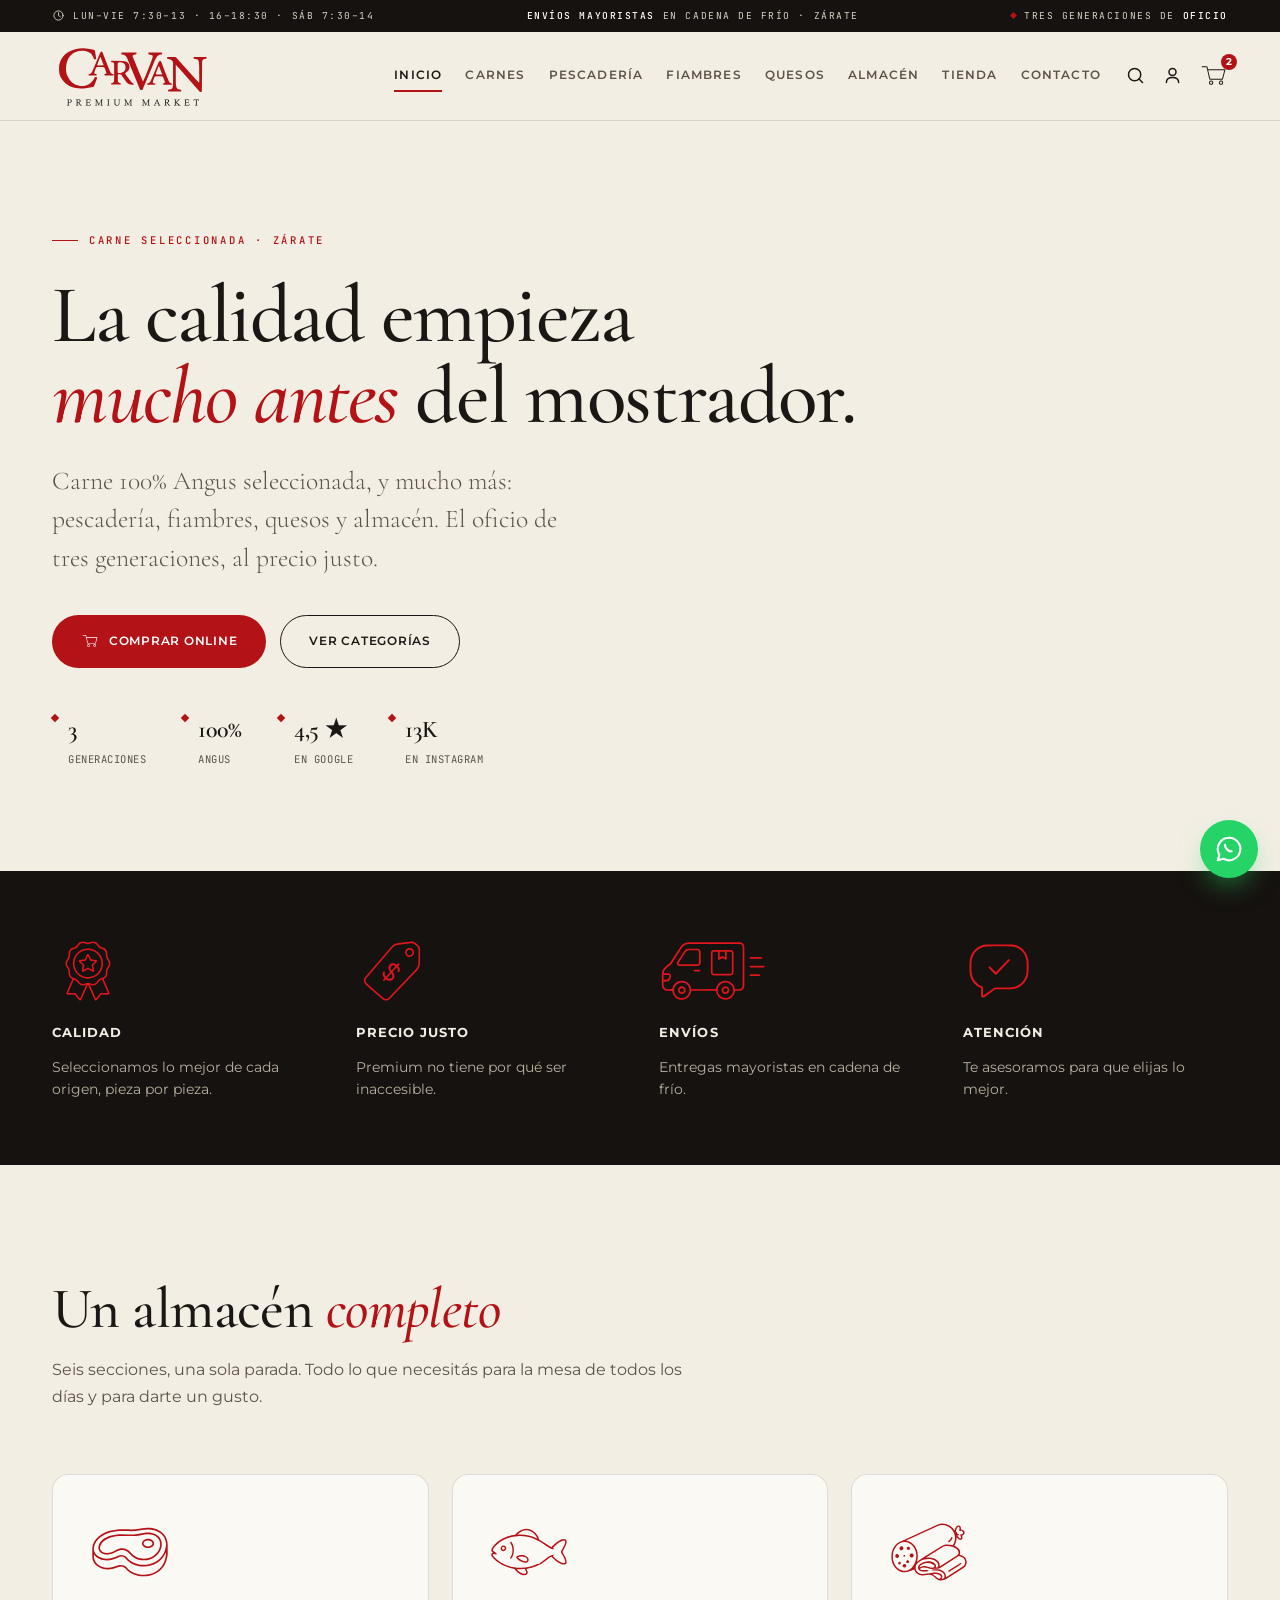
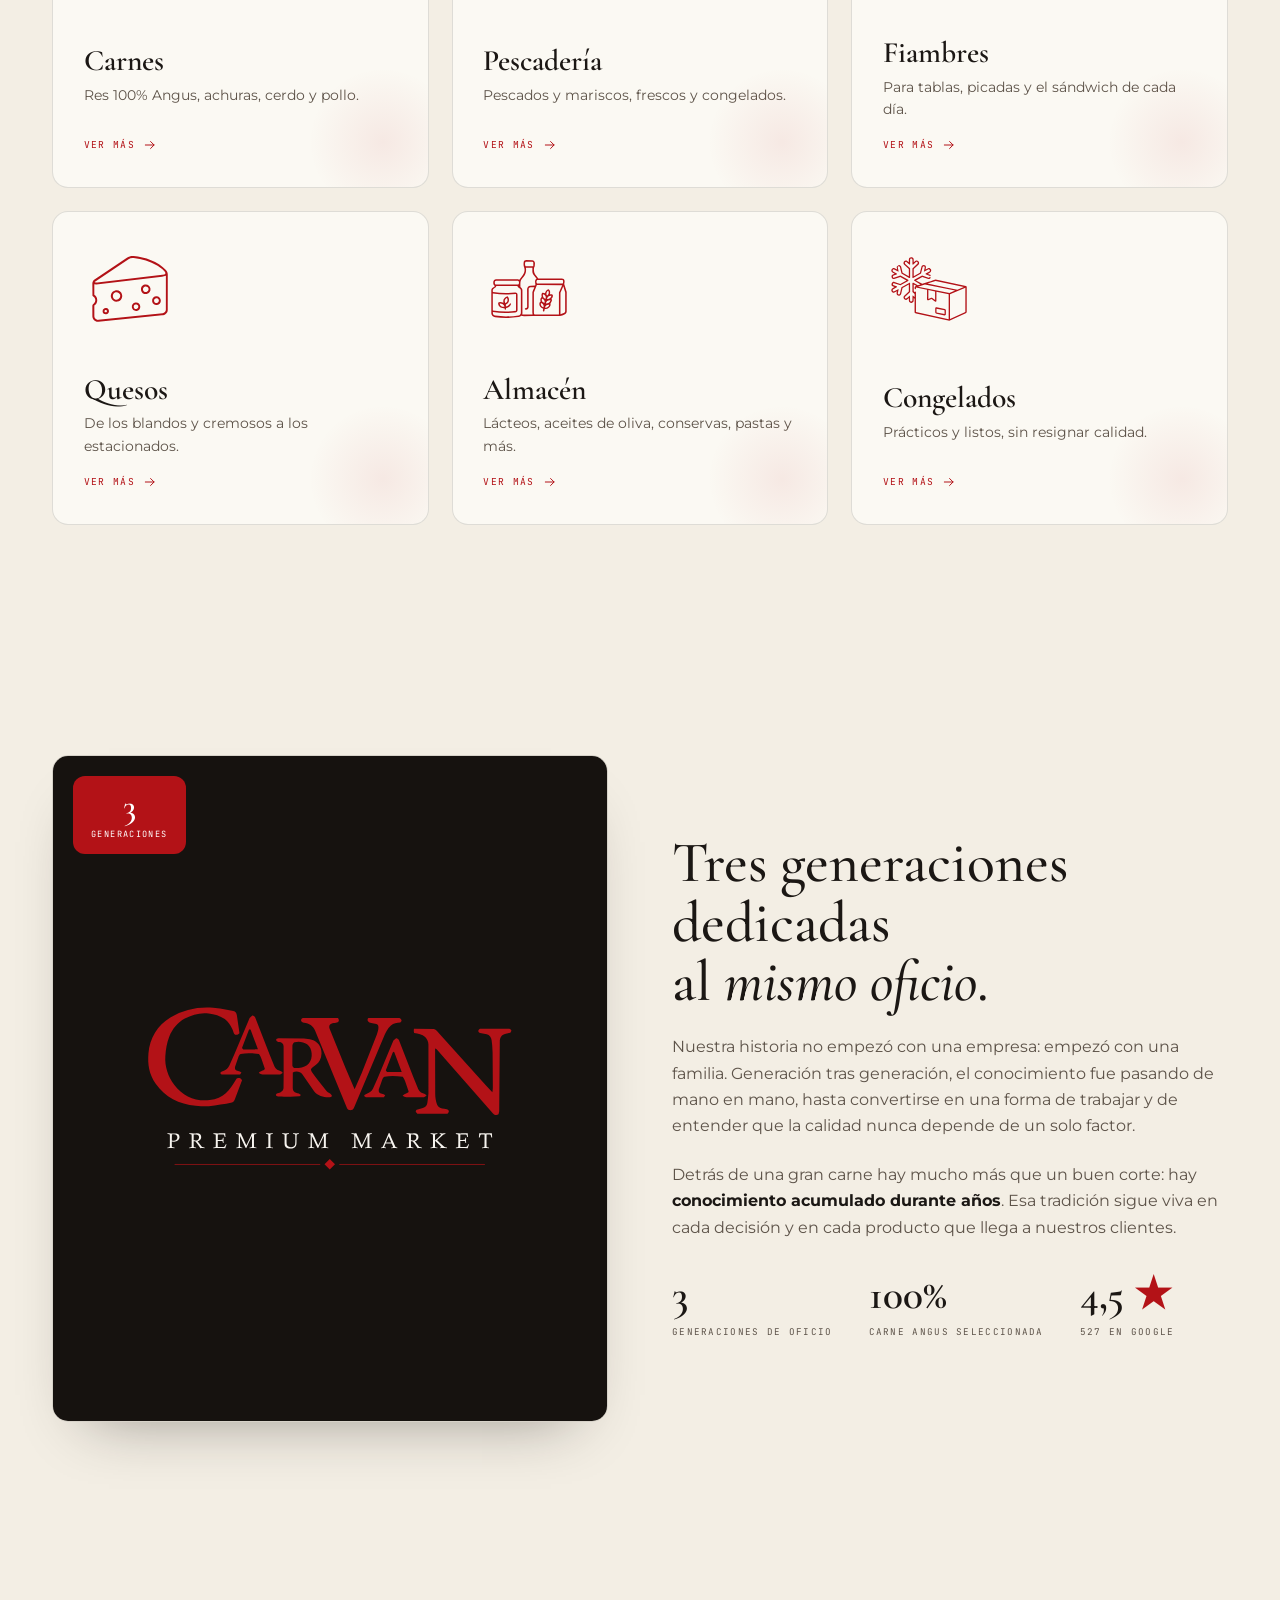
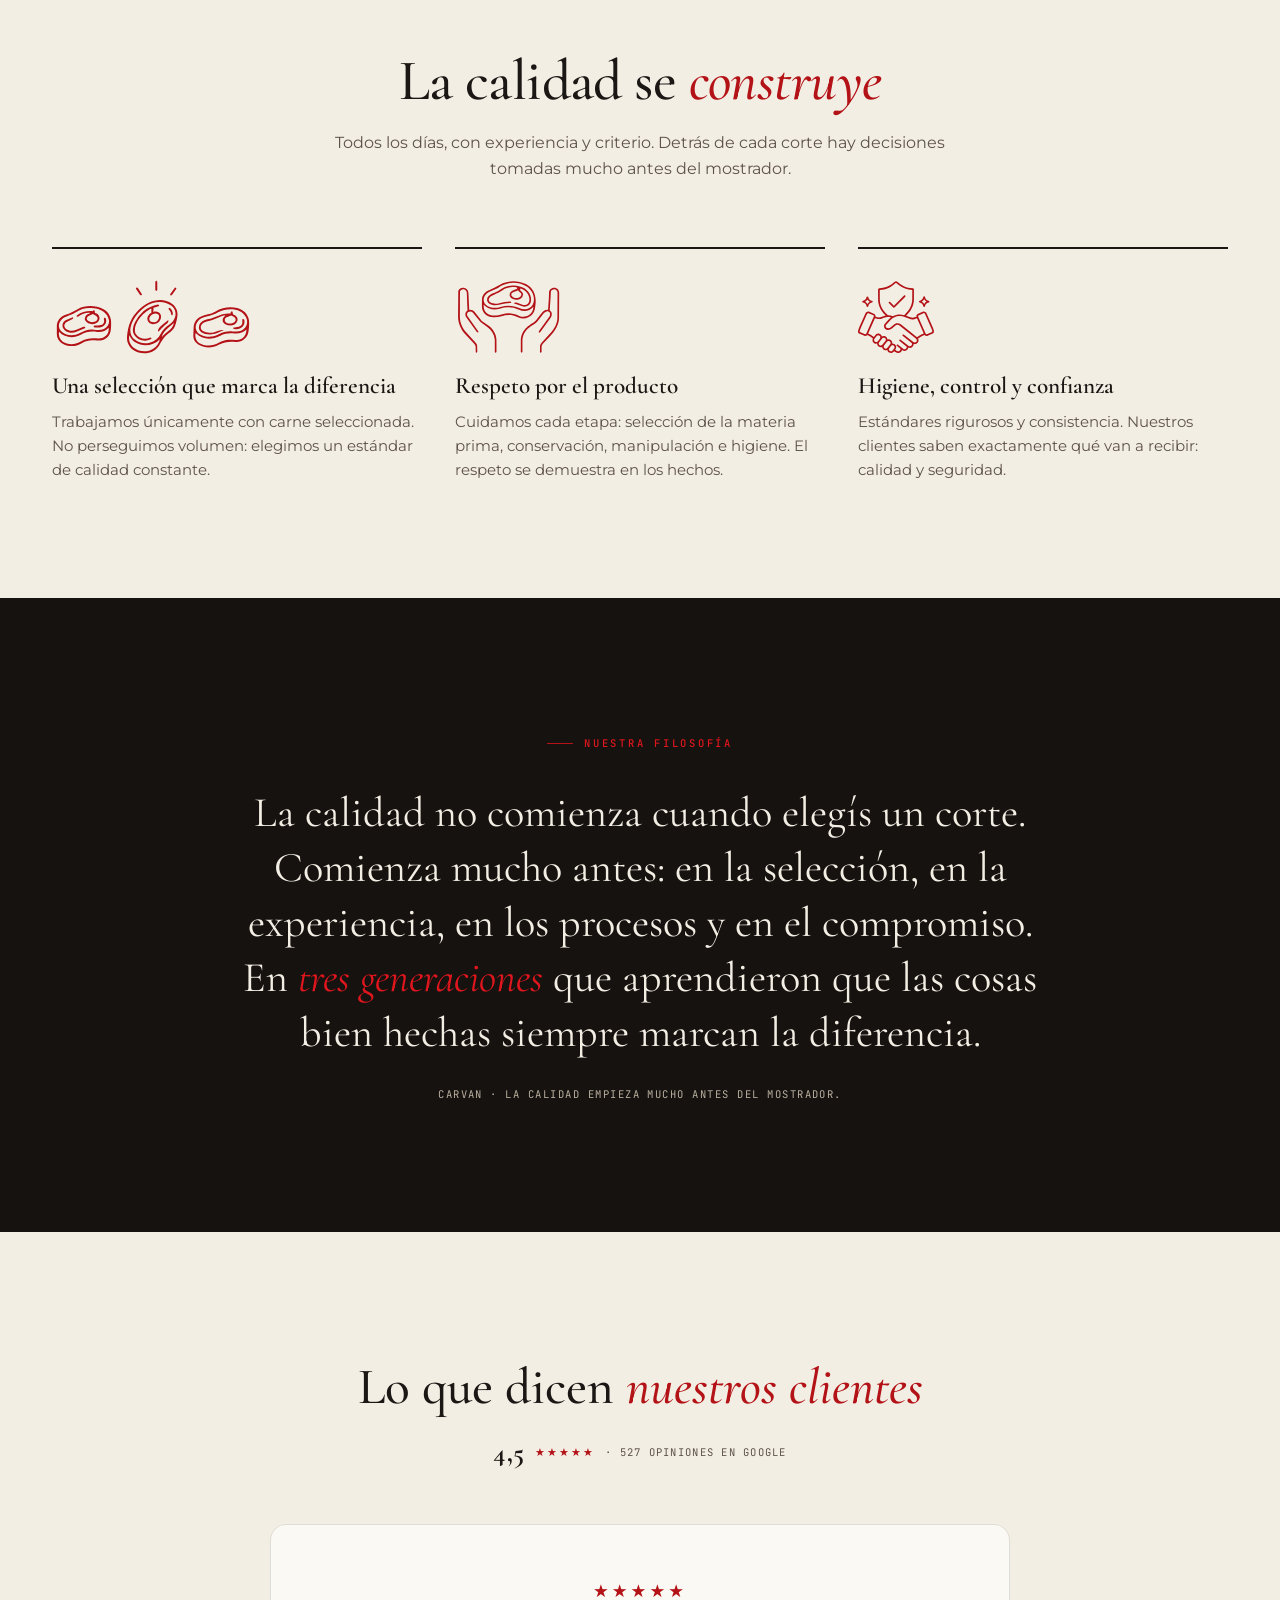
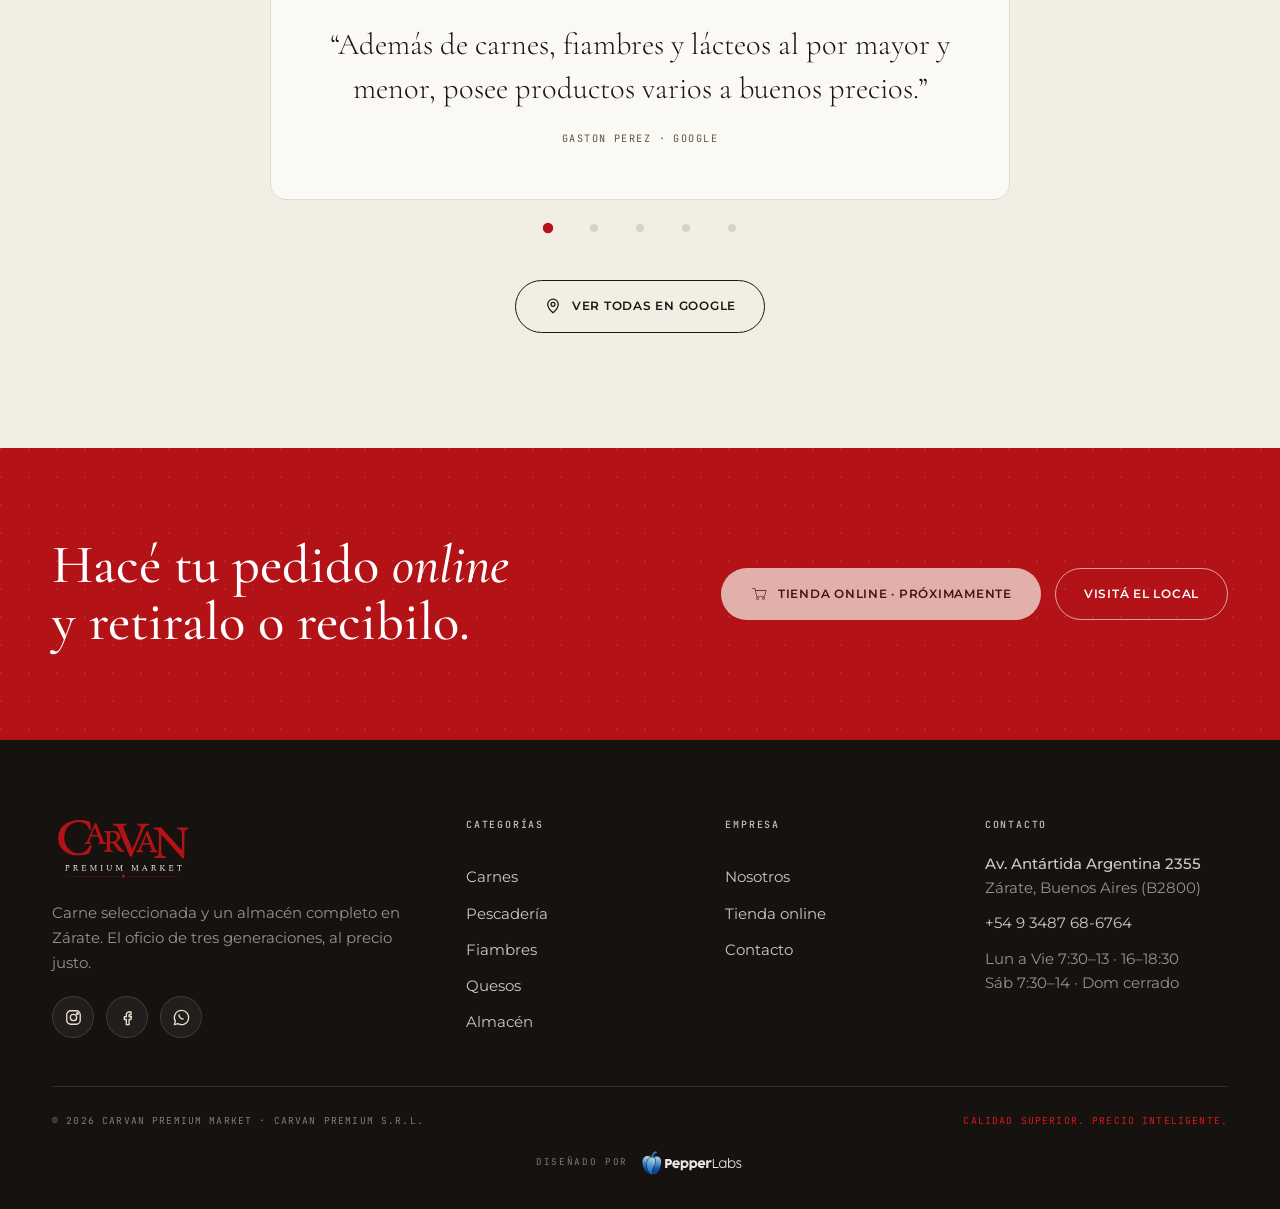
==== commit 4f4a101e: "Add files via upload" ====
--- a/index.html
+++ b/index.html
@@ -4,17 +4,17 @@
 <meta charset="UTF-8">
 <meta name="viewport" content="width=device-width, initial-scale=1">
 <title>CARVAN Premium Market · Almacén premium en Zárate</title>
-<meta name="description" content="Mucho más que un frigorífico. Carnes 100% Angus, pescadería, fiambres, quesos y almacén. La mejor calidad al precio justo, en Zárate desde 2015.">
+<meta name="description" content="Carne 100% Angus seleccionada, pescadería, fiambres, quesos y almacén. El oficio de tres generaciones, al precio justo. En Zárate.">
 <meta property="og:type" content="website">
 <meta property="og:site_name" content="CARVAN Premium Market">
 <meta property="og:locale" content="es_AR">
 <meta property="og:title" content="CARVAN Premium Market · Almacén premium en Zárate">
-<meta property="og:description" content="Mucho más que un frigorífico. Carnes 100% Angus, pescadería, fiambres, quesos y almacén. La mejor calidad al precio justo, en Zárate desde 2015.">
-<meta property="og:image" content="assets/back.webp">
+<meta property="og:description" content="Carne 100% Angus seleccionada, pescadería, fiambres, quesos y almacén. El oficio de tres generaciones, al precio justo. En Zárate.">
+<meta property="og:image" content="https://matiasmercado88-debug.github.io/assets/back.webp">
 <meta name="twitter:card" content="summary_large_image">
 <meta name="twitter:title" content="CARVAN Premium Market · Almacén premium en Zárate">
-<meta name="twitter:description" content="Mucho más que un frigorífico. Carnes 100% Angus, pescadería, fiambres, quesos y almacén. La mejor calidad al precio justo, en Zárate desde 2015.">
-<meta name="twitter:image" content="assets/back.webp">
+<meta name="twitter:description" content="Carne 100% Angus seleccionada, pescadería, fiambres, quesos y almacén. El oficio de tres generaciones, al precio justo. En Zárate.">
+<meta name="twitter:image" content="https://matiasmercado88-debug.github.io/assets/back.webp">
 <link rel="icon" href="assets/favicon.svg">
 <link rel="preconnect" href="https://fonts.googleapis.com">
 <link rel="preconnect" href="https://fonts.gstatic.com" crossorigin>
@@ -303,11 +303,27 @@
   <symbol id="c-carrito" viewBox="27 -5 893 893" fill="currentColor"><path d="M765.9,545.93c-3.39,12.55-12.69,23.45-27,23.46l-367.02.1c-13.53,0-24.41-6.27-29.12-18.99l-41.16-177.3-42.76-185.92-136.27-.06c-9.34,0-15.03-9.26-14.54-16.81.59-9,7.25-15.82,17.13-15.82l140.71-.02c10.33.94,19.33,7.4,21.74,17.91l16.76,73.21,512.13.04c14.65,0,26.48,15.22,22.64,29.41l-73.25,270.79ZM736.24,537.8l49.74-183.84,20.32-76.51h-494.48s42.47,184.02,42.47,184.02l17.34,76.26,364.62.06Z"/>
   <path d="M333.55,668.83c-3.01-30.36,13.51-57.32,39.72-68.6,27.33-11.77,58.64-4.31,78.19,18.71,19.83,23.33,20.7,56.98,3.1,81.67s-49.37,35.23-78.19,23.87c-23.62-9.31-40.24-29.6-42.82-55.64ZM420.3,691.96c11.56-7.65,17.34-19.89,16.24-33.2-.97-11.78-8.26-23.45-19.97-29.34-16.17-8.14-35.9-3.33-46.23,11.13-10.27,14.38-9.34,33.97,3.82,46.93,11.92,11.73,30.75,14.66,46.14,4.48Z"/>
   <path d="M754.77,707.48c-18.2,19.94-46.29,26.39-71.07,17.52-38.71-13.86-55.84-57.59-37.78-93.31,18.26-36.13,64.13-48.24,97.43-25.46,33.46,22.89,39.78,70.18,11.42,101.25ZM712.96,697.42c16.28-3.27,27.31-16.24,29.17-30.83,1.94-15.16-5.46-29.64-19.19-36.94-12.73-6.76-27.78-5.31-38.94,3.03-10.6,7.93-17.03,21.22-14.5,35.28,3.56,19.77,23.06,33.54,43.45,29.45Z"/></symbol>
-  <symbol id="c-higiene" viewBox="250 185 749 749" fill="currentColor"><path d="M674.31,826.53c-5.62,18.3-24.14,28.53-42.8,21.79-8.14-2.94-15.25-7.81-22.43-12.15-7.26,11.04-19.37,15.95-31.88,13.42-10.89-2.2-20.55-11.26-22.37-23.44-9.38,3.91-19.39,3.75-28.35-1.65-7.62-4.59-12.5-13.28-13.82-22.51-9.97,3.18-20.05,2.26-28.19-3.72-7.14-5.24-11.71-13.96-11.83-23.76-12.3,3.56-23.8-.33-30.94-8.86-7.65-9.13-8.85-21.55-3.42-32.76-14.1-10.29-28.6-20.36-44.56-27.86-6.23,6.08-15.17,11.14-24.09,7.22l-43.06-18.95c-8.69-3.82-9.94-16.88-7.44-25.04,4.26-13.84,9.11-26.04,14.99-39.23l44.6-100.12c4.51-10.13,17.26-17.22,27.27-12.82l43.65,19.17c7.87,3.45,9.89,12.89,9.79,20.48,15.46,9.13,34.17,9.38,50.66,2.55l31.68-10.12c-34.58-31.39-61.13-80.28-61.36-126.15l-.42-81.97c-.04-7.1,3.84-11.78,11.05-12.11,25.24-1.14,49.7-6.51,72.46-17.5,18.88-9.12,34.79-21.76,50.31-35.53,6.83-6.06,15.46-5.89,22.22.13,39.39,35.09,70.51,49.15,123.93,53.13,4.59.34,9.98,3.56,9.98,8.91l-.04,81.9c-.02,50.09-26.76,97.31-63.22,130.78l33.85,12.65c11.78,4.4,24.09,4.15,35.81-.07l14-5.04c-1.14-8.89,1.84-18.4,9.95-21.97l43.69-19.21c10.56-4.64,22.94,3.15,27.55,13.55l42.96,96.82c6.34,14.29,12.04,27.76,16.28,42.71,2.54,8.96.03,20.9-8.74,24.72l-41.18,17.92c-8.94,3.89-18.7.59-25.31-7.15-10.43,4.15-20.31,8.99-29.83,15.05l-22.32,14.21c5.78,11.84,4.69,24.67-3.32,34.46-7.54,9.2-19.63,13.74-32.38,10.07.18,11.47-5.39,20.35-13.13,25.93-8.9,6.41-19.74,6.63-30.06,2.54-1.68,10.58-8.12,20.02-17.42,24.14-10.76,4.77-21.85,3.29-32.78-4.54ZM691.48,544.89c41.03-36.17,66.58-80.58,64.8-136.85l.17-66.33c-41.71-2.89-77.49-14.56-109.81-40.29l-22.19-17.67c-14.43,12.57-27.64,23.74-43.69,33.07-26.57,15.45-55.94,22.9-86.9,24.86l.36,80.32c.13,29.46,11.11,56.57,26.77,80.97,11.22,16.38,23.76,30.5,39.03,43.19,13.72-.72,26.34,1.86,39.09,7.51,28.6-15.95,61.11-19.24,92.38-8.76ZM385.45,692.87l36.92-83.46,22.57-50.65c1.66-3.71,1.53-10.14-2.7-11.99l-39.63-17.42c-4.24-1.87-9.9,1.4-11.81,5.69l-45.97,103.74c-5.18,11.7-9.78,22.96-13.07,35.08-1.46,5.38,2.27,8.42,6.3,10.13l37.18,15.8c3.55,1.51,8.67-3.45,10.21-6.92ZM874.14,699.75l37.76-15.81c4.06-1.7,7.34-4.73,6.07-9.99-2.09-8.66-4.92-16.92-8.65-25.37l-49.85-112.86c-2.02-4.58-7.34-8.57-12.13-6.45l-40.34,17.81c-3.69,1.63-3.56,8.7-2.17,11.87l15.38,34.97,43.81,98.97c1.35,3.05,6.09,8.54,10.11,6.86ZM811.91,712.38c12.07-7.8,23.87-14.2,37.22-19.58l-14.29-32.81-40.3-90.18-21.97,7.73c-13.11,3.07-26.62,1.74-39.14-3.05l-33.3-12.73c-32.73-12.51-60.42-12.73-91.88,2.29-10.76,5.14-18.84,11.75-26.96,20.35l-35.37,37.46c-4.61,4.88-5.69,11.76-3.27,17.74,5.99,14.78,28.97,14.24,40.18,4.06l21.76-19.76c17.42-18.41,42.52-18.48,61.76-3.09l128.35,102.68,17.21-11.12ZM709.32,797.37l-55.5-44.1c-3.32-2.64-3.32-6.99-.85-9.79,2.62-2.96,6.57-2.86,9.91-.26l65.12,50.57c6.57,5.1,16.9,2.37,21.48-2.59,5.87-5.94,6.6-14.52,2-21.75l-73.11-57.63c-2.54-2-1.52-7.29.05-8.97,1.43-1.53,6.21-3.32,8.46-1.56l78.25,61.51c8.49,6.68,20.74,3.69,25.89-4.85,5.43-9.01,2.08-18.41-6.19-24.98l-131.79-104.74c-11.46-9.1-27.07-5.36-37.06,3.6l-26.36,23.66c-12.15,9.14-27.69,11.95-41.48,6.63-9.73-3.75-16.41-10.95-18.94-19.49-2.96-10-1.09-21.07,5.83-28.56l21.15-22.89,27.4-28.4c-13-4.01-26.51-4.08-39.72-.96-33.07,7.79-44.58,21.9-79.52,10.77l-9.24-2.94-55.01,123.54c16.32,7.71,31.05,17.72,45.5,28.53l14.99-19.15c8.57-7.27,19.6-10.68,30.91-6.92,9.07,3.02,17.31,11.56,19.61,22.44,9.54-5.26,20.28-5.91,30.11-.22,7.73,4.47,14.1,12.7,14.49,23.73,11.01-3.19,21.09-.87,29.04,6.07,7.38,6.44,11.2,15.75,9.77,26.98,12.48-.85,24.06,5.8,29.12,16.39,5.46,11.43,3.51,24.1-5.43,34.35l13.74,8.67c5.13,3.24,11.2,3.61,17.08,1.89,7.57-2.22,14.68-11.53,11.33-19.43l-29.49-23.35c-3.37-2.67-1.42-7.91.96-9.78,3.43-2.69,6.59-1.38,9.8,1.08l43.99,33.78c5.92,4.55,15.01,2.32,19.98-2.04,3.89-3.42,9.48-14.21,3.71-18.8ZM478.65,755.09l15.68-19.84c5.71-7.22,5.41-16.75-1.6-23.44-5.38-5.13-16.71-6.75-22.41.61l-19.83,25.59c-5.82,7.52-1.32,18.31,5.41,22.33,8,4.78,16.81,2.28,22.76-5.25ZM514.55,785.02l25.96-33.11c5.48-6.98,1.27-17.07-4.58-21.33s-16.06-5.38-21.22,1.12l-26.47,33.39c-5.58,7.04-2.53,17.92,4.28,22.56,6.39,4.36,16.4,4.54,22.02-2.63ZM554.12,810.62l25.2-31.93c5.36-6.79,1.34-17.45-4.1-21.58-6.23-4.73-16.84-5.16-21.79,1.19l-25.01,32.08c-5.17,6.63-2.18,17.02,3.73,21.87s16.47,5.34,21.98-1.64ZM597.44,829.92l13.64-17.73c4.79-6.22,1.72-15.62-3.37-20.3-5.49-5.06-13.4-5.17-20.05-1.09l-17.86,22.87c-5.46,7-1.09,17.51,5.62,21.13,7.67,4.14,16.43,2.37,22.02-4.89Z"/>
+  <symbol id="c-higiene" viewBox="318 253 614 614" fill="currentColor"><path d="M674.31,826.53c-5.62,18.3-24.14,28.53-42.8,21.79-8.14-2.94-15.25-7.81-22.43-12.15-7.26,11.04-19.37,15.95-31.88,13.42-10.89-2.2-20.55-11.26-22.37-23.44-9.38,3.91-19.39,3.75-28.35-1.65-7.62-4.59-12.5-13.28-13.82-22.51-9.97,3.18-20.05,2.26-28.19-3.72-7.14-5.24-11.71-13.96-11.83-23.76-12.3,3.56-23.8-.33-30.94-8.86-7.65-9.13-8.85-21.55-3.42-32.76-14.1-10.29-28.6-20.36-44.56-27.86-6.23,6.08-15.17,11.14-24.09,7.22l-43.06-18.95c-8.69-3.82-9.94-16.88-7.44-25.04,4.26-13.84,9.11-26.04,14.99-39.23l44.6-100.12c4.51-10.13,17.26-17.22,27.27-12.82l43.65,19.17c7.87,3.45,9.89,12.89,9.79,20.48,15.46,9.13,34.17,9.38,50.66,2.55l31.68-10.12c-34.58-31.39-61.13-80.28-61.36-126.15l-.42-81.97c-.04-7.1,3.84-11.78,11.05-12.11,25.24-1.14,49.7-6.51,72.46-17.5,18.88-9.12,34.79-21.76,50.31-35.53,6.83-6.06,15.46-5.89,22.22.13,39.39,35.09,70.51,49.15,123.93,53.13,4.59.34,9.98,3.56,9.98,8.91l-.04,81.9c-.02,50.09-26.76,97.31-63.22,130.78l33.85,12.65c11.78,4.4,24.09,4.15,35.81-.07l14-5.04c-1.14-8.89,1.84-18.4,9.95-21.97l43.69-19.21c10.56-4.64,22.94,3.15,27.55,13.55l42.96,96.82c6.34,14.29,12.04,27.76,16.28,42.71,2.54,8.96.03,20.9-8.74,24.72l-41.18,17.92c-8.94,3.89-18.7.59-25.31-7.15-10.43,4.15-20.31,8.99-29.83,15.05l-22.32,14.21c5.78,11.84,4.69,24.67-3.32,34.46-7.54,9.2-19.63,13.74-32.38,10.07.18,11.47-5.39,20.35-13.13,25.93-8.9,6.41-19.74,6.63-30.06,2.54-1.68,10.58-8.12,20.02-17.42,24.14-10.76,4.77-21.85,3.29-32.78-4.54ZM691.48,544.89c41.03-36.17,66.58-80.58,64.8-136.85l.17-66.33c-41.71-2.89-77.49-14.56-109.81-40.29l-22.19-17.67c-14.43,12.57-27.64,23.74-43.69,33.07-26.57,15.45-55.94,22.9-86.9,24.86l.36,80.32c.13,29.46,11.11,56.57,26.77,80.97,11.22,16.38,23.76,30.5,39.03,43.19,13.72-.72,26.34,1.86,39.09,7.51,28.6-15.95,61.11-19.24,92.38-8.76ZM385.45,692.87l36.92-83.46,22.57-50.65c1.66-3.71,1.53-10.14-2.7-11.99l-39.63-17.42c-4.24-1.87-9.9,1.4-11.81,5.69l-45.97,103.74c-5.18,11.7-9.78,22.96-13.07,35.08-1.46,5.38,2.27,8.42,6.3,10.13l37.18,15.8c3.55,1.51,8.67-3.45,10.21-6.92ZM874.14,699.75l37.76-15.81c4.06-1.7,7.34-4.73,6.07-9.99-2.09-8.66-4.92-16.92-8.65-25.37l-49.85-112.86c-2.02-4.58-7.34-8.57-12.13-6.45l-40.34,17.81c-3.69,1.63-3.56,8.7-2.17,11.87l15.38,34.97,43.81,98.97c1.35,3.05,6.09,8.54,10.11,6.86ZM811.91,712.38c12.07-7.8,23.87-14.2,37.22-19.58l-14.29-32.81-40.3-90.18-21.97,7.73c-13.11,3.07-26.62,1.74-39.14-3.05l-33.3-12.73c-32.73-12.51-60.42-12.73-91.88,2.29-10.76,5.14-18.84,11.75-26.96,20.35l-35.37,37.46c-4.61,4.88-5.69,11.76-3.27,17.74,5.99,14.78,28.97,14.24,40.18,4.06l21.76-19.76c17.42-18.41,42.52-18.48,61.76-3.09l128.35,102.68,17.21-11.12ZM709.32,797.37l-55.5-44.1c-3.32-2.64-3.32-6.99-.85-9.79,2.62-2.96,6.57-2.86,9.91-.26l65.12,50.57c6.57,5.1,16.9,2.37,21.48-2.59,5.87-5.94,6.6-14.52,2-21.75l-73.11-57.63c-2.54-2-1.52-7.29.05-8.97,1.43-1.53,6.21-3.32,8.46-1.56l78.25,61.51c8.49,6.68,20.74,3.69,25.89-4.85,5.43-9.01,2.08-18.41-6.19-24.98l-131.79-104.74c-11.46-9.1-27.07-5.36-37.06,3.6l-26.36,23.66c-12.15,9.14-27.69,11.95-41.48,6.63-9.73-3.75-16.41-10.95-18.94-19.49-2.96-10-1.09-21.07,5.83-28.56l21.15-22.89,27.4-28.4c-13-4.01-26.51-4.08-39.72-.96-33.07,7.79-44.58,21.9-79.52,10.77l-9.24-2.94-55.01,123.54c16.32,7.71,31.05,17.72,45.5,28.53l14.99-19.15c8.57-7.27,19.6-10.68,30.91-6.92,9.07,3.02,17.31,11.56,19.61,22.44,9.54-5.26,20.28-5.91,30.11-.22,7.73,4.47,14.1,12.7,14.49,23.73,11.01-3.19,21.09-.87,29.04,6.07,7.38,6.44,11.2,15.75,9.77,26.98,12.48-.85,24.06,5.8,29.12,16.39,5.46,11.43,3.51,24.1-5.43,34.35l13.74,8.67c5.13,3.24,11.2,3.61,17.08,1.89,7.57-2.22,14.68-11.53,11.33-19.43l-29.49-23.35c-3.37-2.67-1.42-7.91.96-9.78,3.43-2.69,6.59-1.38,9.8,1.08l43.99,33.78c5.92,4.55,15.01,2.32,19.98-2.04,3.89-3.42,9.48-14.21,3.71-18.8ZM478.65,755.09l15.68-19.84c5.71-7.22,5.41-16.75-1.6-23.44-5.38-5.13-16.71-6.75-22.41.61l-19.83,25.59c-5.82,7.52-1.32,18.31,5.41,22.33,8,4.78,16.81,2.28,22.76-5.25ZM514.55,785.02l25.96-33.11c5.48-6.98,1.27-17.07-4.58-21.33s-16.06-5.38-21.22,1.12l-26.47,33.39c-5.58,7.04-2.53,17.92,4.28,22.56,6.39,4.36,16.4,4.54,22.02-2.63ZM554.12,810.62l25.2-31.93c5.36-6.79,1.34-17.45-4.1-21.58-6.23-4.73-16.84-5.16-21.79,1.19l-25.01,32.08c-5.17,6.63-2.18,17.02,3.73,21.87s16.47,5.34,21.98-1.64ZM597.44,829.92l13.64-17.73c4.79-6.22,1.72-15.62-3.37-20.3-5.49-5.06-13.4-5.17-20.05-1.09l-17.86,22.87c-5.46,7-1.09,17.51,5.62,21.13,7.67,4.14,16.43,2.37,22.02-4.89Z"/>
   <path d="M401.55,473.21c-.47,3.76-4.31,5.26-7.23,5.43-2.42.14-6.58-1.87-6.97-4.9-2.04-15.94-13.12-27.77-29.04-30.08-3.95-.57-6.55-4.57-6.24-8.04.36-4.07,3.38-6.32,7.47-7.13,14.11-2.8,24.96-13.36,27.19-27.6.6-3.87,2.78-6.5,6.41-7.35,2.39-.56,7.62.64,8.07,4.08,2.07,15.95,12.98,28.26,29.16,31.08,3.94.69,6.65,3.92,6.58,7.79s-3.07,6.55-7.13,7.22c-15.1,2.47-26.3,13.9-28.27,29.51ZM394.43,454.42c4.89-8.21,10.02-14.12,18.49-18.41-8.57-4.5-14.18-10.52-18.48-18.4-4.65,8.45-10.5,14.13-18.73,18.71,8.25,3.57,13.77,9.89,18.71,18.1Z"/>
   <path d="M859.45,473.05c-.55,3.62-4.13,5.48-6.95,5.47-3.06,0-6.72-2.17-7.2-5.63-2.21-16.11-14.32-27.74-30.21-29.97-3.42-.48-5.1-5.45-4.7-7.92.68-4.16,3.57-6.07,7.66-6.85,14.55-2.77,25.04-14.44,27.13-28.98.53-3.73,4.14-6.11,7.27-6.14,4.12-.03,6.73,2.8,7.49,7.04,2.51,13.97,12.82,25.55,26.93,27.98,4.37.75,7.51,2.34,8.17,6.63.51,3.31-1.77,7.89-5.88,8.49-15.53,2.26-27.26,13.72-29.71,29.87ZM852.54,454.18c4.99-8.83,10.65-14.05,18.82-18.43-8.49-3.98-14.33-10.49-18.88-18.19-4.39,8.41-10.28,13.92-18.45,18.41,8.61,4.56,13.94,10.8,18.51,18.21Z"/>
   <path d="M603.02,483.28l-34.38-33.84c-3.01-2.96-4.38-5.67-2.68-9.23,1.2-2.52,6.93-5.45,9.7-2.73l32.54,31.99,81.75-82.35c2.64-2.66,6.58-2.41,9.04-.76,2.09,1.41,4.33,6.57,1.53,9.4l-85.36,86.25c-3.31,3.34-8.01,5.33-12.14,1.27Z"/></symbol>
-</svg>
+<symbol id="c-seleccion" viewBox="0 0 777 292.35" fill="currentColor"><path d="M448.72,209.14c-34.14,24.59-29.19,53.51-59.95,68.47-24.22,11.78-53.32,10.15-75.87-4.7-18.27-12.03-26.58-33.44-24.09-54.94,4.94-42.77,14.5-67.15,44.16-98.46,34.16-36.05,89.44-52.79,128.39-24.77,14.84,10.67,23.46,27.28,21.23,45.75-1.74,14.47-4.65,28.85-10.12,42.44-4.43,10.99-14.38,19.46-23.75,26.2ZM418.29,210.74c12.52-26.88,35.73-34.65,47.64-49.58,14.86-18.63,12.22-43.19-6.26-57.8-21.39-16.91-49.28-19.18-75.05-9.78-37,13.49-73.16,53.42-81.92,90.69-4.09,17.4.82,36.38,14.33,47.74,16.79,14.12,37.93,18.79,58.43,13.45,19.31-5.03,34.1-15.97,42.83-34.72ZM422.11,224.12c17.18-22.03,42.15-28.38,46.74-54.84l-19.4,16.4c-12.86,10.88-24.02,21.82-27.34,38.44ZM415.26,231.39c-26.82,26.4-64.74,31.05-95.38,12.07-10.1-6.25-16.32-14.61-22.05-26.86-4.14,17.56,1.25,36,16.6,48.09,21.69,17.08,53.27,18.44,76.3,2.74,12.7-8.66,21-21.7,24.54-36.04Z"/>
+  <path d="M566.26,254.27c-13.53-7.52-23.05-21.04-22.55-35.9l1.02-30.11c1.04-30.9,22-45.22,51.34-51.6,11.82-2.57,22.39-6.28,32.93-12.12,25.69-14.23,54.85-19.82,83.57-12.57,22.71,5.73,41.95,23.24,45.14,46.82,1.85,13.7.06,27.48-1.45,41.15-2.85,25.82-24.53,44.14-51.26,41.96-22.76-1.85-43.27.16-63.62,11.28-23.19,12.68-51.32,14.3-75.11,1.08ZM639.3,213.58c18.44-9.47,36.51-14.01,56.7-11.96,20.37,2.07,40.08-1.29,50.02-18.69,6.69-11.71,5.9-24.04.32-35.48-17.27-35.42-70.76-39.29-107.18-19.29-14.33,7.87-28.03,13.32-44.28,16.41-13.83,2.63-27.83,9.36-35.64,20.49-11.93,16.99-6.91,38.48,10.65,48.16,21.6,11.9,46.66,12.03,69.41.35ZM573.9,250.17c22.13,9.37,46.69,7.01,67.08-4.47,40.02-22.54,65.62-2.61,90.01-17.23,12.2-7.31,16.85-20.67,17.13-34.29-11.87,11.56-29.01,17.61-46.4,15.36-19.22-2.49-36.55-.2-53.98,8.5-33.37,16.64-68.98,16.8-95.24-10.41-4.03,17.5,3.26,34.85,21.39,42.53Z"/>
+  <path d="M114.74,246.8c-18.36,11.39-38.04,13.87-58.32,9.03-21.38-5.1-37.95-22.03-37.92-44.84l.05-29.27c.03-20.35,13.97-37.33,33.33-43.81,17.53-5.87,31.56-14.13,48.21-22.92,29.93-15.78,68.96-13.93,98.19,1.67,22.42,11.97,30.7,34.69,29.21,58.06-.85,13.29,0,25.94-5.97,37.84-8.97,17.9-29.08,26.5-49.1,23.87-20.43-2.69-39.32-1.04-57.69,10.36ZM107.18,207.85c16.99-8.92,34.61-15.72,53.26-13.1,13.44,1.89,26.65,3.35,39.1-2.51,12.64-5.94,21.38-18.44,19.65-32.37-2.36-19-15.58-33.44-32.98-40.93-11.14-4.8-23.04-6.5-35.29-7.32-21.52-1.43-41.38,4-59.03,16.29-21.93,15.26-46.15,13.15-60.07,34.77-9.18,14.26-5.84,30.9,7.28,41.3,19.47,15.42,45.21,15.88,68.08,3.87ZM47.61,244.71c19.68,9.9,42.59,7.76,61.08-3.28,47.75-28.49,73.62.84,98.71-22.87,8.34-7.88,11.87-19.25,10.68-31.23-10.69,11.82-27.72,19.18-44.5,16.43-22.53-3.69-42.74-.82-62.81,10.58-27.36,15.55-61.69,12.06-83.67-11.4-2.7,16.23,3.82,33.37,20.52,41.77Z"/>
+  <path d="M405.14,40.4c.01,1.33-1.47,4.39-2.18,5.27-.95,1.19-5.56-1.51-5.56-3.2V11.56c.01-.94,2.23-3.69,2.83-4.42.82-.98,4.62,2.25,4.63,3.77l.27,29.48Z"/>
+  <path d="M462.14,60.4c-.81,1.13-4.29,2.62-5.37,2.7-1.46.11-2.73-4.43-1.74-5.78l18.07-24.62c1.17-1.59,6.57,3.37,5.37,5.03l-16.33,22.67Z"/>
+  <path d="M346.31,59.4c.88,1.41-5.52,4.49-6.56,2.95l-16.98-25.14,2.43-4.52c.51-.95,4.73.63,5.41,1.72l15.7,25Z"/>
+  <path d="M382.25,113.57c-34.34,15.48-73.41,62.98-60.52,96.6,12.46,18.91,36.1,25.88,56.48,14.51l4.55,3.11c1.02.7-2.24,3.73-3.45,4.35-21.8,11.11-50.33,3.53-63.14-17.86-16.19-27.02,12.87-68.75,36.25-90.83,16.62-12.51,34.43-20.99,54.96-25.34l4.47,2.09c1.15.54-.66,4.27-1.86,4.63l-19.4,5.72-.89,15.92c11.05-2.8,22.69-.86,27.62,9.17,5.96,12.11-1.09,27.41-11.39,33.7-11.36,6.93-28.38,6.52-35.94-5.49s.01-27.42,12.26-33.56v-16.73ZM381.69,164.9c8.58,3.82,17.89,1.7,23.82-4.55,4.64-4.89,8.79-12.59,5.51-20.73-1.91-4.73-9.63-7.83-14.57-6.99-9.38,1.6-17.45,6.78-20.98,15.17-2.68,6.37-.57,14.08,6.22,17.11Z"/>
+  <path d="M439.96,172.79c-18.39,14.57-24.22,25.21-30.01,28.94-3.6,2.32-4.05-10.34,12.31-23.69l24.91-20.33c2.47,8.01-2.72,11.52-7.21,15.08Z"/>
+  <path d="M458.67,136.24c-1.43-17.33-18.49-20.61-6.06-25.36,8.69,6.49,14.95,19.99,10.94,28.13-.56,1.14-4.75-1.19-4.88-2.77Z"/>
+  <path d="M585.08,201.62c25.99,9.34,32.42,5.83,56.03-2.53,6.75-2.39,11.94-4.52,20.26-2.59l-23.51,10.03c-35.75,15.25-74.43,2.36-72.75-21.05,2.11-29.45,37.56-29.8,49.29-34.27l38.67-14.75c10.11-3.86,22.97-2.69,33.44-3.65l2.06-6.59c.47-1.51,5.73-1.39,5.99.15l1.6,9.57c9.83,3.15,21,13.07,17.17,24.57-6.1,18.32-28.46,23.23-44.63,14.79-6.94-3.62-12.33-9.3-12.31-16.91.02-7.15,5.04-12.27,11.13-18.56-8.99.85-16.74,3.77-24.53,7.54-15.41,7.46-31.07,12.32-47.85,16.27-13.85,3.26-24.47,12.82-22.51,25.42.75,4.86,6.61,10.43,12.47,12.54ZM701.08,166.36c3.2-2.43,5.92-8.06,5.45-10.89-.41-2.52-3.42-7.48-5.8-8.82l-11.55-6.48-19.32,8.34c-2.56,1.11-5.45,7.13-5.26,9.91.83,12.07,22.91,18.23,36.48,7.94Z"/>
+  <path d="M724.42,189.31c-22.45,9.4-32.63-1.38-27.1-2.02l4.6-.53c7.14-.82,14.73-1.6,20.7-4.56,15.59-7.73,6.99-23.33,10.23-27.64,1.01-1.34,6.02.36,6.59,2.29,3.53,12-1.62,26.84-15.02,32.45Z"/>
+  <path d="M147.46,130.56c-16.7-1.97-32.34,5.01-47.28,14.44l-5.64-.8c-1.23-.17,1.11-4.11,2.05-4.93,17.51-12.3,38.81-17.78,59.66-15.67l3.21-3.47c.79-.86,4.62.56,4.77,1.67l1.25,9.11c9.42,1.43,14.28,7.09,16.48,14.51,2.56,8.64-.33,15.75-7.95,21.69-13.62,10.62-36.34,8.36-46.01-7.03-3.45-5.5-1.47-13.45,2.24-18.65,3.13-4.39,9.31-7.06,17.22-10.86ZM170.95,160.57c2.93-2.06,5.15-8.91,4.19-11.96-.9-2.88-4.86-6.84-7.72-8.54l-9.95-5.9-16.73,8.06c-3.63,1.75-7.22,7.26-7.07,10.98.42,10.62,21.64,18.34,37.28,7.35Z"/>
+  <path d="M121.21,183.59c1-.42,5.48-.06,5.79.87l1.31,3.96-34.39,14.23c-14.6,6.04-29.8,4.67-42.84-4.03-6.46-4.31-11.08-12.05-10.82-19.32.28-7.65,3.98-16.68,12.19-20.31l25.57-11.34c1.01-.45,4.09,1.36,3.9,2.31s-1.71,3.58-2.66,4.03l-22.83,10.98c-4.47,2.15-8.6,8.97-9.05,12.83-.54,4.58,2.81,11.19,6.89,14.22,11.62,8.61,26.12,8.53,39.46,2.99l27.48-11.41Z"/>
+  <path d="M162.18,185.33c-1.45-.27-2.54-4.71-1.4-5.21,7.35-3.22,16.29.95,28.6-2.92,10.05-3.16,13.32-13.57,10.42-21.79-.49-1.4.36-4.95,1.23-5.99,1.08-1.31,5.47.82,6.05,2.47,5.38,15.37-3.49,29.73-19.73,33.9-6.4,1.64-19.07.65-25.15-.46Z"/></symbol><symbol id="c-respeto" viewBox="0 0 633.27 448.65" fill="currentColor"><path d="M371.55,225.19c-66.11-32.43-100.56,7.15-155.35-.73-31.76-4.57-57.36-28.48-57.25-61.17l.15-43.84c.07-20.99,14.2-38.39,31.75-49.01l41.23-18.87,50.11-26.15c43.56-18.65,94.39-16.19,136.43,4.71,43.48,21.62,61.47,65.81,57.27,112.44-2.15,23.81-2.69,46.11-18.79,65.47-20.45,24.59-56.1,31.61-85.55,17.16ZM268.28,164.96c39.55-12.22,77.78-9.63,114.53,8.01,25.72,12.35,64.23,6,76.67-22.34,17.5-39.89-2.05-86.59-38.92-107.98-52.9-30.68-118.16-26.15-166.49,10.09l-50.34,21.84c-10.99,4.77-21.55,14.4-27.78,24.42-14.21,22.83-5.55,49.83,18.17,61.84,22.53,11.4,48.66,12,74.18,4.12ZM379.89,217.85c18.66,8.93,40.83,5.62,57.32-4.99,14.69-9.45,25.24-27.2,25.85-48.83-20.01,24.29-54.82,32.21-84.88,17.91-37.35-17.77-75.2-18.64-114.23-6.25-33.83,10.74-70.69,2.53-94.56-23.13-.95,16.72,2.71,36.09,16.98,48,25.56,21.35,61.36,16.38,93.26,7.07,34.67-10.12,67.43-5.49,100.26,10.22Z"/>
+  <path d="M66.34,226.05c-9.43-13.19-6.79-31.22,7.59-40.03l-1.79-35.61-2.52-68.74c-.39-10.58-8.09-18.11-17.35-20.52-7.36-1.91-22.82,2.93-22.86,14.27l-.54,150.25c-.1,29.16,12.65,58.62,30.02,81.57l53.73,59.49c7.02,7.77,17.88,16.62,18.16,27.79l.88,35.5c.03,1.37-2.96,4.94-4.04,5.66-1.44.96-5.01-3.42-5.06-5.15l-.86-32.24c-.2-7.46-8.94-16.68-13.89-21.99l-47.07-50.38c-25.98-27.8-42.94-65.97-42.63-104.85l1.14-146.78c.12-15.93,19.46-24.16,31.46-23.04,14.23,1.34,27.66,12.35,28.39,28.14l4.77,102.41c14.09-1.14,24.63,3.36,32.34,12.99l41.99,52.53,38.67,27.92c27.97,20.19,46.23,48.86,47.91,84.1l.13,71.41-4.27,4.65c-1.18,1.28-4.98-2.94-5.65-4.46l-.19-73.83c-2.93-30.76-19.32-55.75-43.91-73.57l-40.02-29-46.36-57.1c-6.44-7.93-19-7.5-26.04-2.73-7.74,5.24-10.09,17.25-4.04,25.7l62.54,87.43c1.3,1.82,1.53,6.46,0,7.85s-6.84-.4-8.08-2.14l-62.55-87.52Z"/>
+  <path d="M501.63,315.94c-2.65.26-7.53-.51-7.36-1.94l.74-6.13,64.79-89.89c1.72-6.32,2.61-13.6.22-18.5-2.42-4.97-11.23-9.26-18.11-8.25-6.21.92-13.94,6.57-17.94,11.6l-37.93,47.68c-19.73,24.8-86.59,38.19-87.93,118.07l.14,61.67-5.04,5.07c-1.1,1.11-4.59-4.2-4.87-5.11l.21-75.57c9.95-74.75,73.53-90.47,89.06-110.18l36.65-46.52c8.53-10.83,20.01-17.94,35.15-16.32l4.65-68.64,1.17-34.92c.58-17.11,16.6-27.11,31.44-26.92,16.63.21,28.6,14.04,28.5,31.77l-.86,145.94c-.26,43.74-25.71,80.59-54.58,110.88l-39.76,41.71c-4.85,5.09-8.77,14.37-8.77,21.52l.02,26.62c0,1.27-2.68,4.65-3.46,5.66-1.02,1.33-6.22-2.95-6.21-4.75l.3-32.11c.09-9.71,7.18-19.57,13.41-26.32l51.22-55.54c21.19-22.98,37.9-54.97,38.05-87.26l.71-150.29c.05-9.98-10.47-17.89-18.57-18.25-8.61-.38-20.44,5.9-20.86,16l-1.13,26.68-5.5,81.42c14.49,9.31,15.54,25.85,7.78,40.57l-65.33,90.56Z"/>
+  <path d="M332.17,73.06c20.59-14.12,39.66-8.24,34.09-22.34-29.28-6.98-60.3-1.34-85.28,15.26-33.55,22.29-65.67,28.37-77.49,44.17-7.44,9.93-4.81,21.13,4.98,26.88,15.95,9.36,34.29,10.69,52.26,5.4,22.28-5.3,43.58-8.71,66.53-9.75l4.76,4.48c1.24,1.17-3.04,4.75-4.97,4.85-19.68,1.02-40.9,4.42-60.32,9.16-21.32,5.2-41.86,6.27-61.6-4.12-6.98-3.67-14.39-12.13-15.32-18.35-6.05-40.47,46.85-43.94,76.59-65.47,36.16-26.17,78.75-30.55,121.04-17.94,35.31,10.53,61.73,38.2,61.77,76.6.01,12.72-4.64,26.25-13.88,33.13-10.43,7.78-25.62,10.5-38.26,6.09l-50.78-17.72c6.64-6.13,13.65-5.55,20.11-3.23l36.02,12.96c7.53,2.71,19.72-.41,26.03-5.05,6.66-4.9,10.66-15.24,10.99-25.3,1.07-32.82-23.87-60.16-54.53-67.41-.1,5.45.37,11.7,2.03,13.73,5.44,3.46,12.84,10.54,14,15.8,1.48,6.72-.35,17.02-4.79,22.17-14.66,17.02-37.48,20.13-56.96,10.12-7.82-4.02-14.62-11.19-15.9-18.02-1.82-9.73.28-20.2,8.89-26.11ZM388.11,101.53c2.61-2.66,4.77-11.19,3.43-14.46-4.39-10.74-16.94-10.75-18.59-21.3-11.13,9.25-26.42,6.43-37.48,17.18-2.88,2.8-4.13,12.9-1.66,16.12,13.69,17.8,38.92,18.14,54.3,2.46Z"/></symbol></svg>
 
 <!-- ===== TOP BAR ===== -->
 <div class="topbar">
@@ -427,9 +443,9 @@
       <p>Todos los días, con experiencia y criterio. Detrás de cada corte hay decisiones tomadas mucho antes del mostrador.</p>
     </header>
     <div class="pillars">
-      <div class="pillar reveal"><svg class="pillar__ico"><use href="#c-calidad"></use></svg><h3>Una selección que marca la diferencia</h3><p>Trabajamos únicamente con carne seleccionada. No perseguimos volumen: elegimos un estándar de calidad constante.</p></div>
-      <div class="pillar reveal"><svg class="pillar__ico" style="width:140px;height:80px"><use href="#c-envios"></use></svg><h3>Respeto por el producto</h3><p>Cuidamos cada etapa: selección de la materia prima, conservación, manipulación e higiene. El respeto se demuestra en los hechos.</p></div>
-      <div class="pillar reveal"><svg class="pillar__ico"><use href="#c-higiene"></use></svg><h3>Higiene, control y confianza</h3><p>Estándares rigurosos y consistencia. Nuestros clientes saben exactamente qué van a recibir: calidad y seguridad.</p></div>
+      <div class="pillar reveal"><svg class="pillar__ico" style="aspect-ratio:777/292.35"><use href="#c-seleccion"></use></svg><h3>Una selección que marca la diferencia</h3><p>Trabajamos únicamente con carne seleccionada. No perseguimos volumen: elegimos un estándar de calidad constante.</p></div>
+      <div class="pillar reveal"><svg class="pillar__ico" style="aspect-ratio:633.27/448.65"><use href="#c-respeto"></use></svg><h3>Respeto por el producto</h3><p>Cuidamos cada etapa: selección de la materia prima, conservación, manipulación e higiene. El respeto se demuestra en los hechos.</p></div>
+      <div class="pillar reveal"><svg class="pillar__ico" style="aspect-ratio:1/1"><use href="#c-higiene"></use></svg><h3>Higiene, control y confianza</h3><p>Estándares rigurosos y consistencia. Nuestros clientes saben exactamente qué van a recibir: calidad y seguridad.</p></div>
     </div>
   </div>
 </section>
--- a/css/styles.css
+++ b/css/styles.css
@@ -81,8 +81,8 @@
 .nav__toggle span{display:block;width:26px;height:2px;background:var(--ink);margin:6px 0;transition:.3s var(--ease)}
 @media(max-width:1000px){
   .nav__icons{margin-left:auto}
-  .nav__toggle{display:block;order:3}
-  .nav__links{position:fixed;inset:0 0 0 auto;z-index:200;width:min(86vw,340px);height:100dvh;flex-direction:column;
+  .nav__toggle{display:block;order:3;position:relative;z-index:160}
+  .nav__links{position:fixed;inset:0 0 0 auto;z-index:150;z-index:200;width:min(86vw,340px);height:100dvh;flex-direction:column;
     align-items:flex-start;justify-content:center;gap:6px;background:var(--paper);padding:40px 34px;
     transform:translateX(100%);visibility:hidden;transition:transform .4s var(--ease),visibility .4s var(--ease);box-shadow:var(--shadow);border-left:1px solid var(--line)}
   .nav__links.open{transform:translateX(0);visibility:visible}
@@ -237,7 +237,7 @@
 .pillars{display:grid;grid-template-columns:repeat(3,1fr);gap:clamp(20px,2.6vw,40px)}
 .pillar{padding-top:30px;border-top:2px solid var(--ink);transition:border-color .35s var(--ease)}
 .pillar:hover{border-top-color:var(--red)}
-.pillar__ico{width:80px;height:80px;color:var(--red);margin-bottom:16px}
+.pillar__ico{display:block;width:auto;height:76px;color:var(--red);margin-bottom:18px}
 .pillar h3{font-family:var(--serif);font-weight:600;font-size:1.45rem;line-height:1.14;margin-bottom:12px}
 .pillar p{color:var(--ink-soft);font-size:.92rem;line-height:1.62}
 @media(max-width:820px){.pillars{grid-template-columns:1fr}}
@@ -364,3 +364,20 @@
 /* botón tienda próximamente */
 .btn.is-soon{cursor:default;opacity:.72}
 .btn.is-soon:hover{transform:none;box-shadow:none;background:var(--bone);color:var(--ink)}
+
+/* menú mobile: X al abrir + fondo (scrim) para cerrar tocando afuera */
+.nav__toggle.is-open span:nth-child(1){transform:translateY(8px) rotate(45deg)}
+.nav__toggle.is-open span:nth-child(2){opacity:0}
+.nav__toggle.is-open span:nth-child(3){transform:translateY(-8px) rotate(-45deg)}
+.nav-scrim{position:fixed;inset:0;background:rgba(20,16,12,.45);z-index:95;opacity:0;visibility:hidden;transition:opacity .35s var(--ease),visibility .35s}
+.nav-scrim.show{opacity:1;visibility:visible}
+@media(min-width:1001px){.nav-scrim{display:none}}
+
+/* botón cerrar dentro del menú mobile */
+.nav__close{display:none}
+@media(max-width:1000px){
+  .nav__close{display:block;position:absolute;top:14px;right:20px;background:none;border:0;
+    font-size:2.1rem;line-height:1;color:var(--ink);cursor:pointer;padding:2px 12px;z-index:2}
+  .nav__close:hover{color:var(--red)}
+  .nav__links{padding-top:64px}
+}
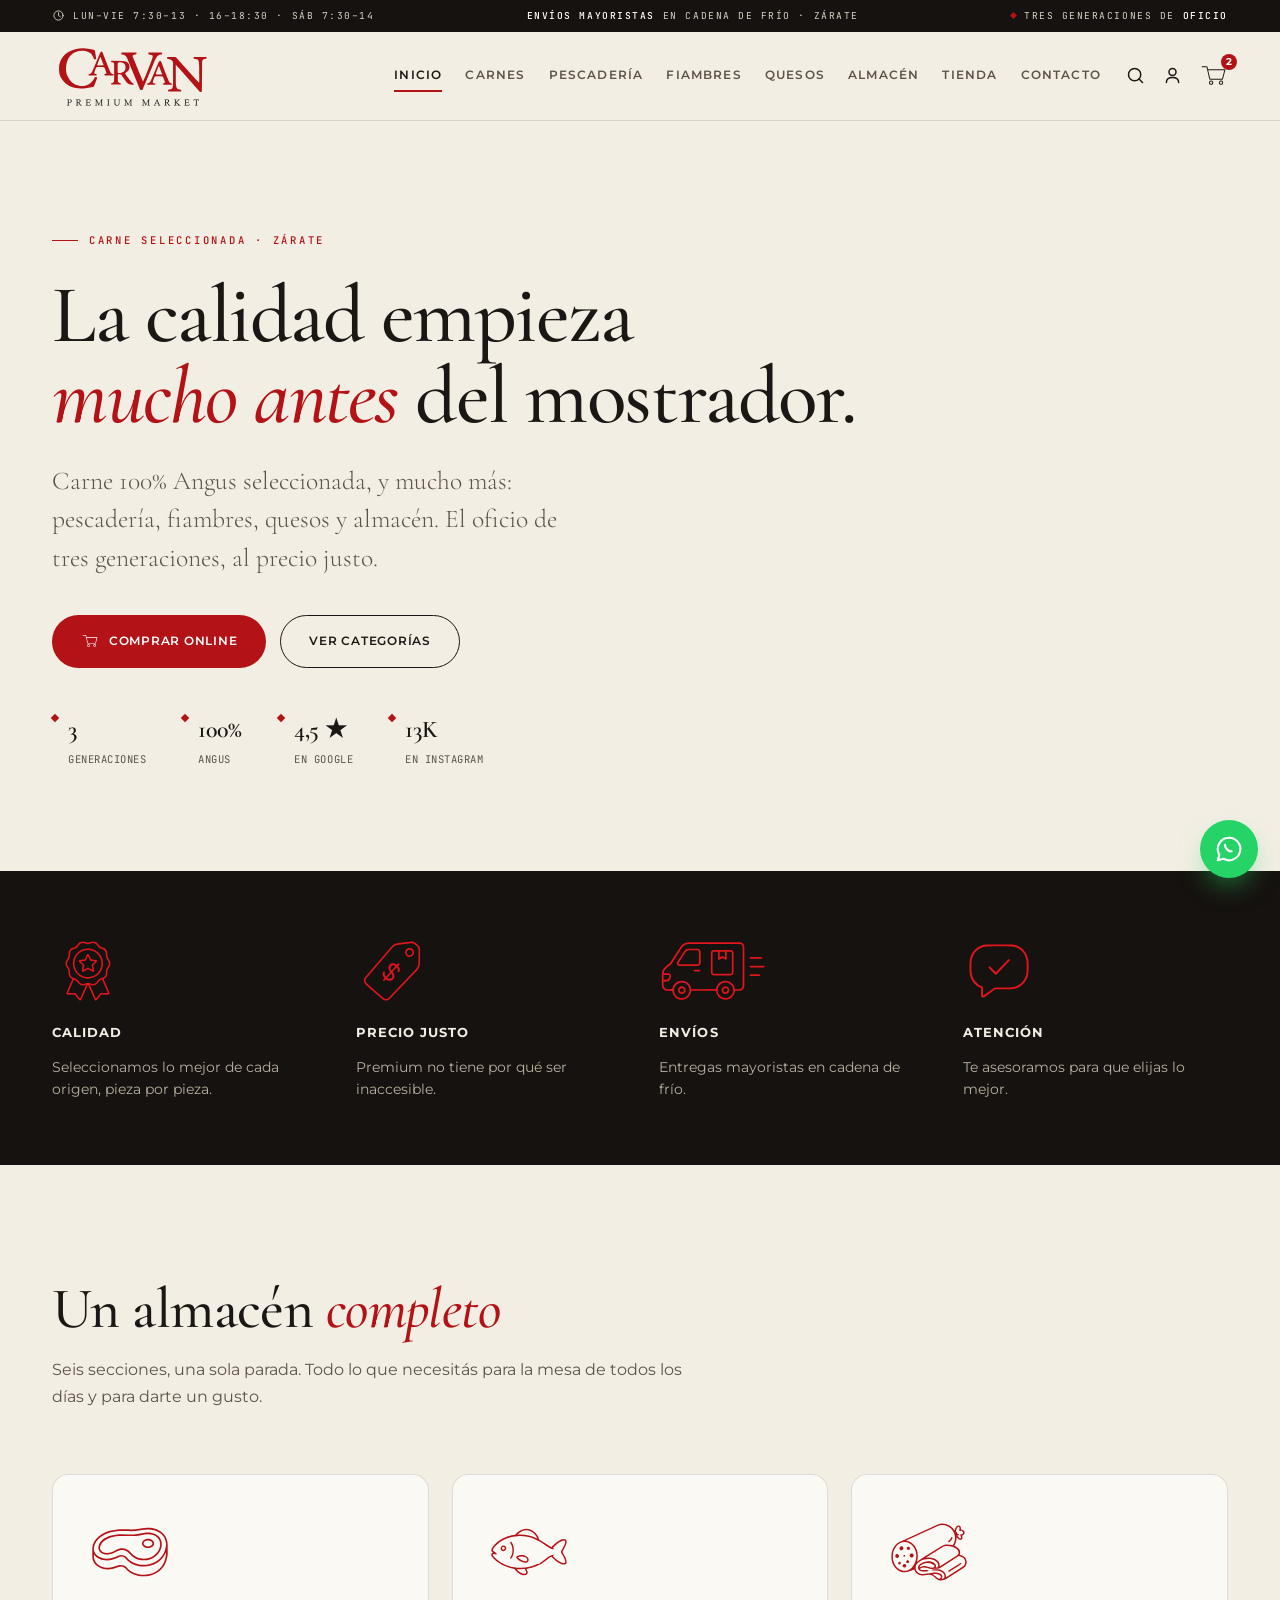
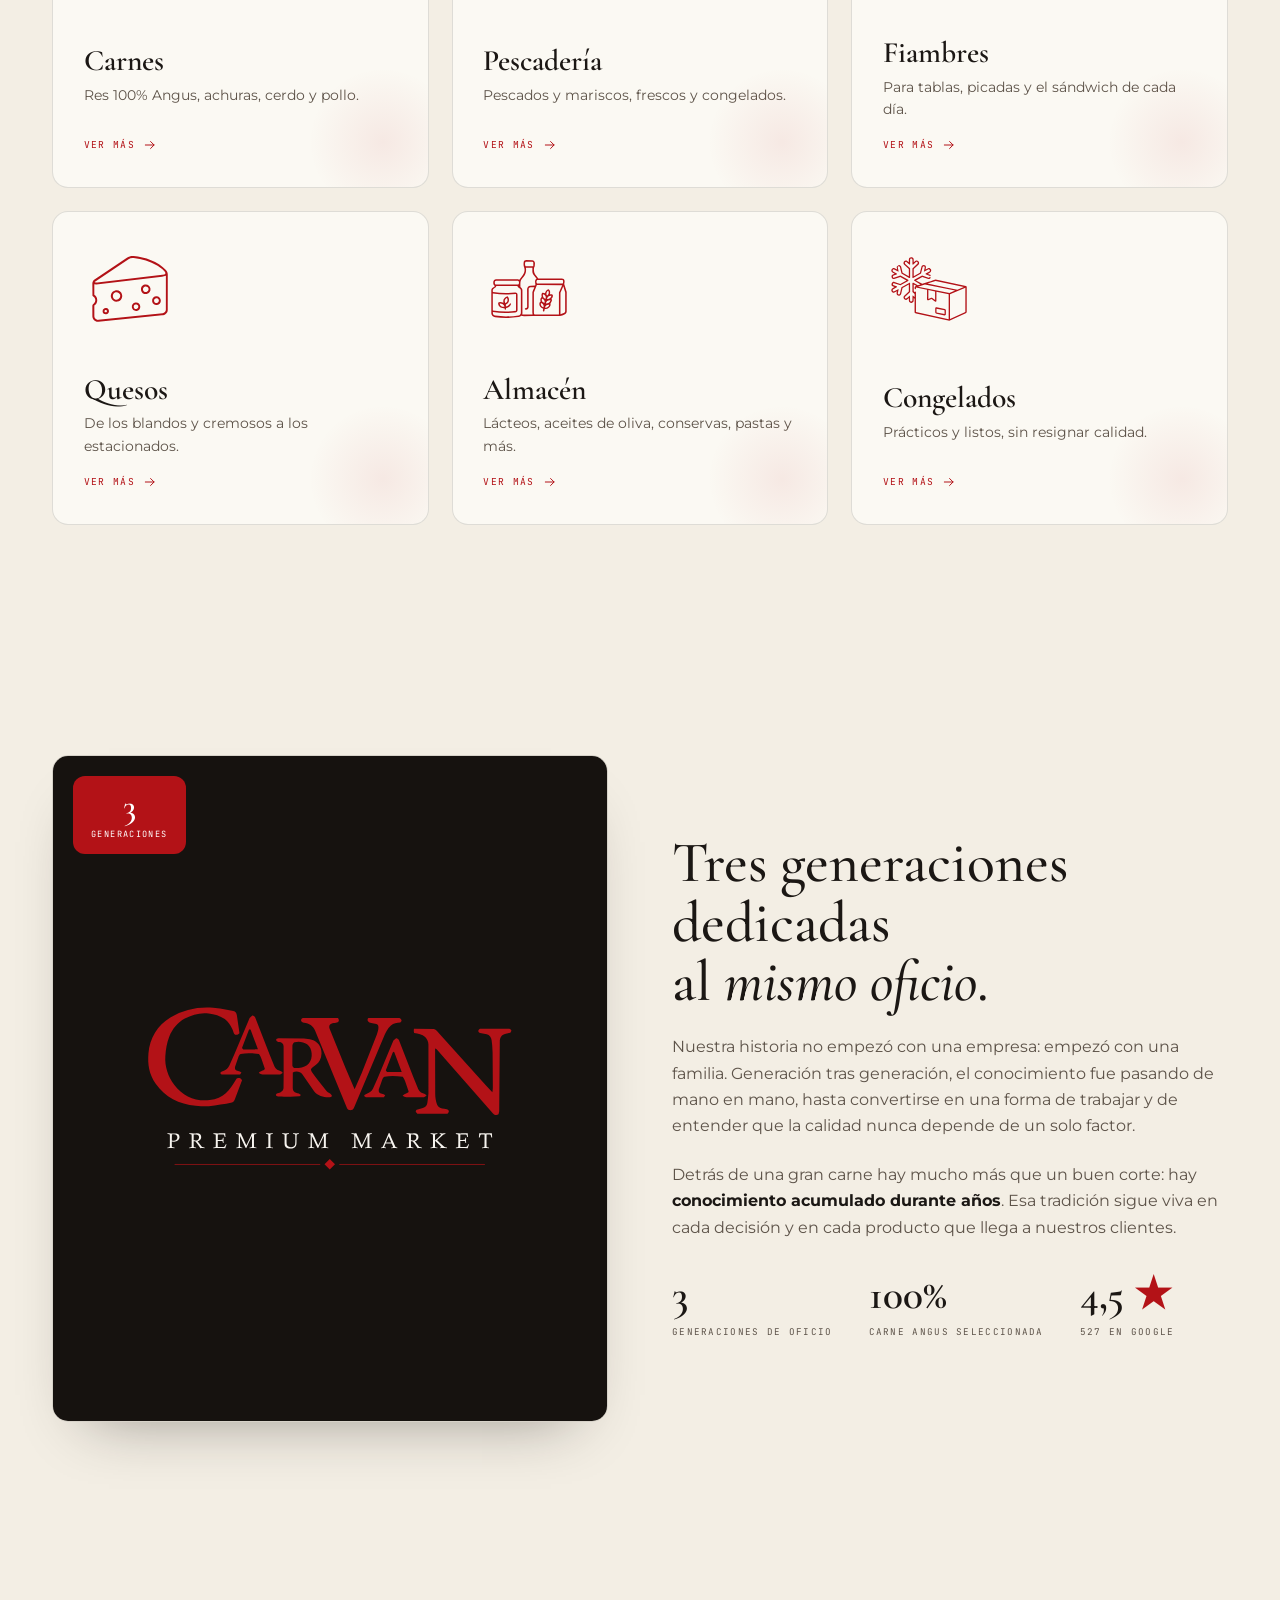
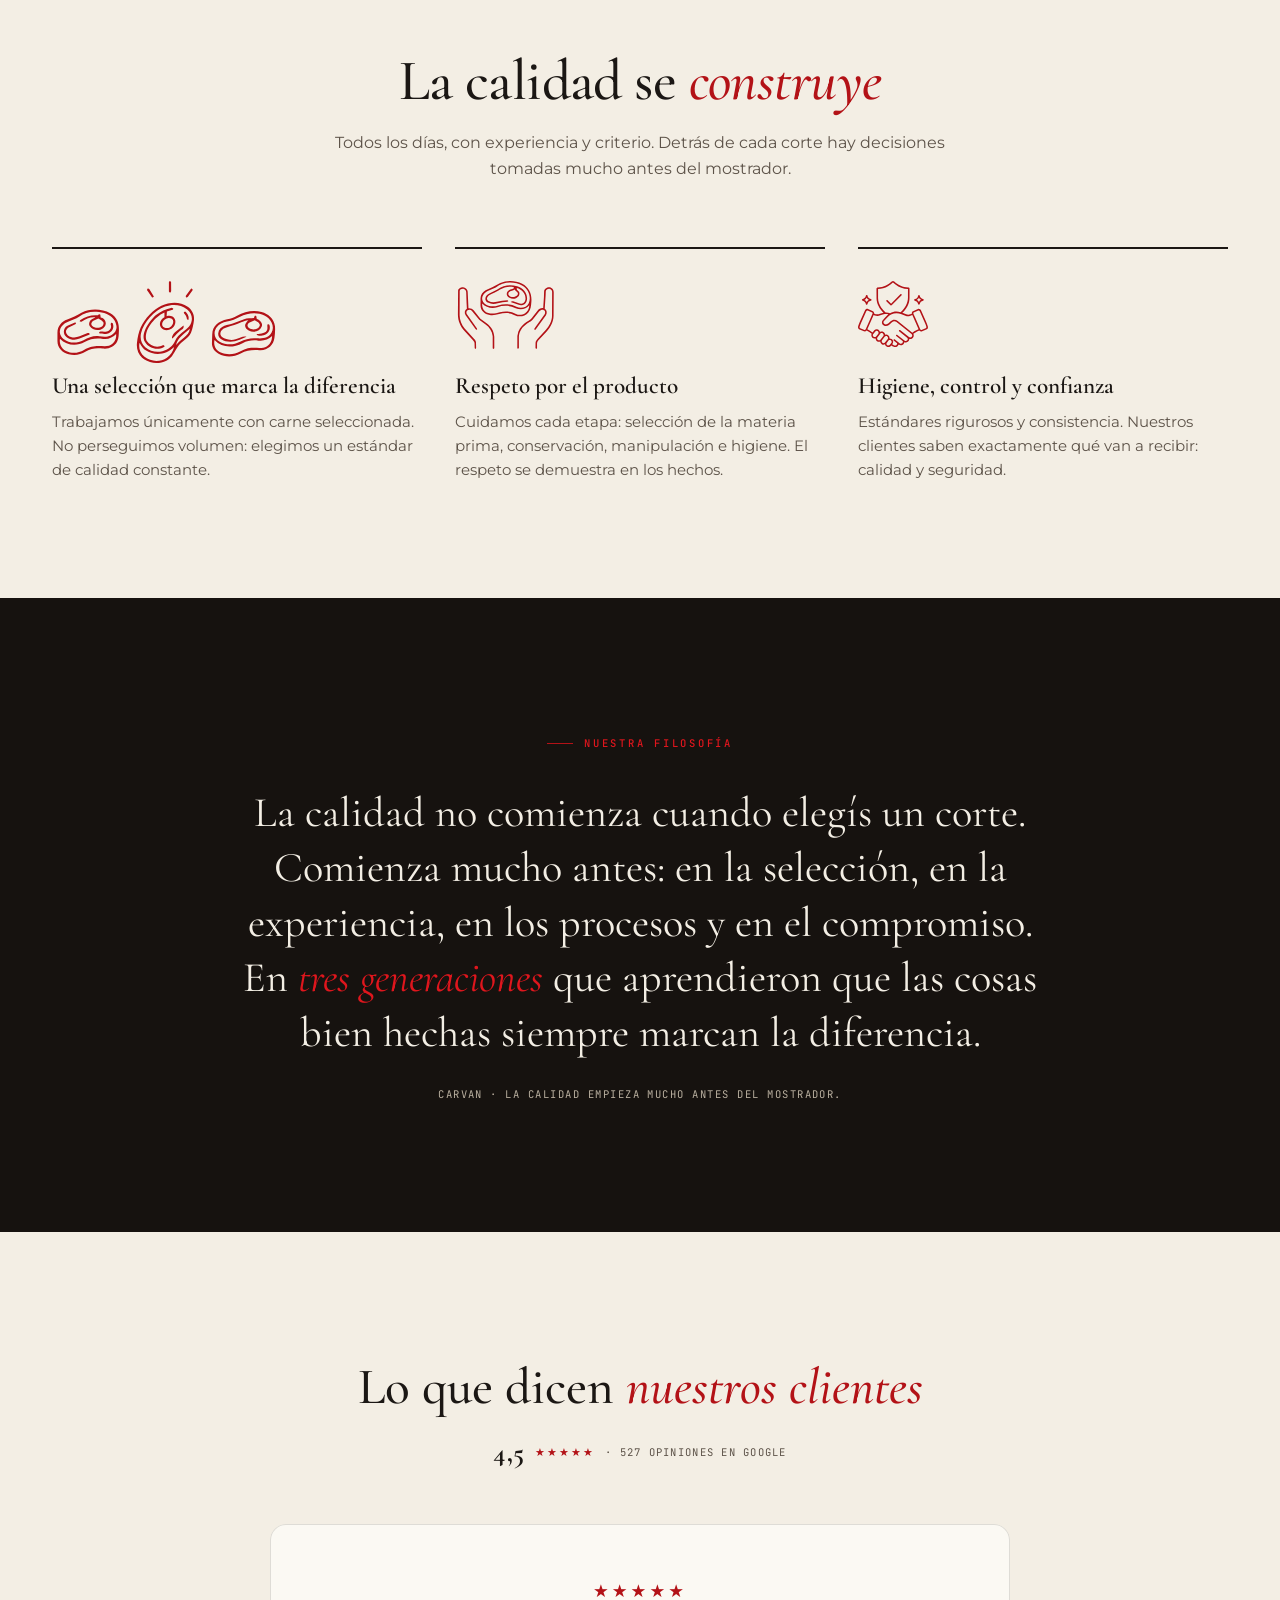
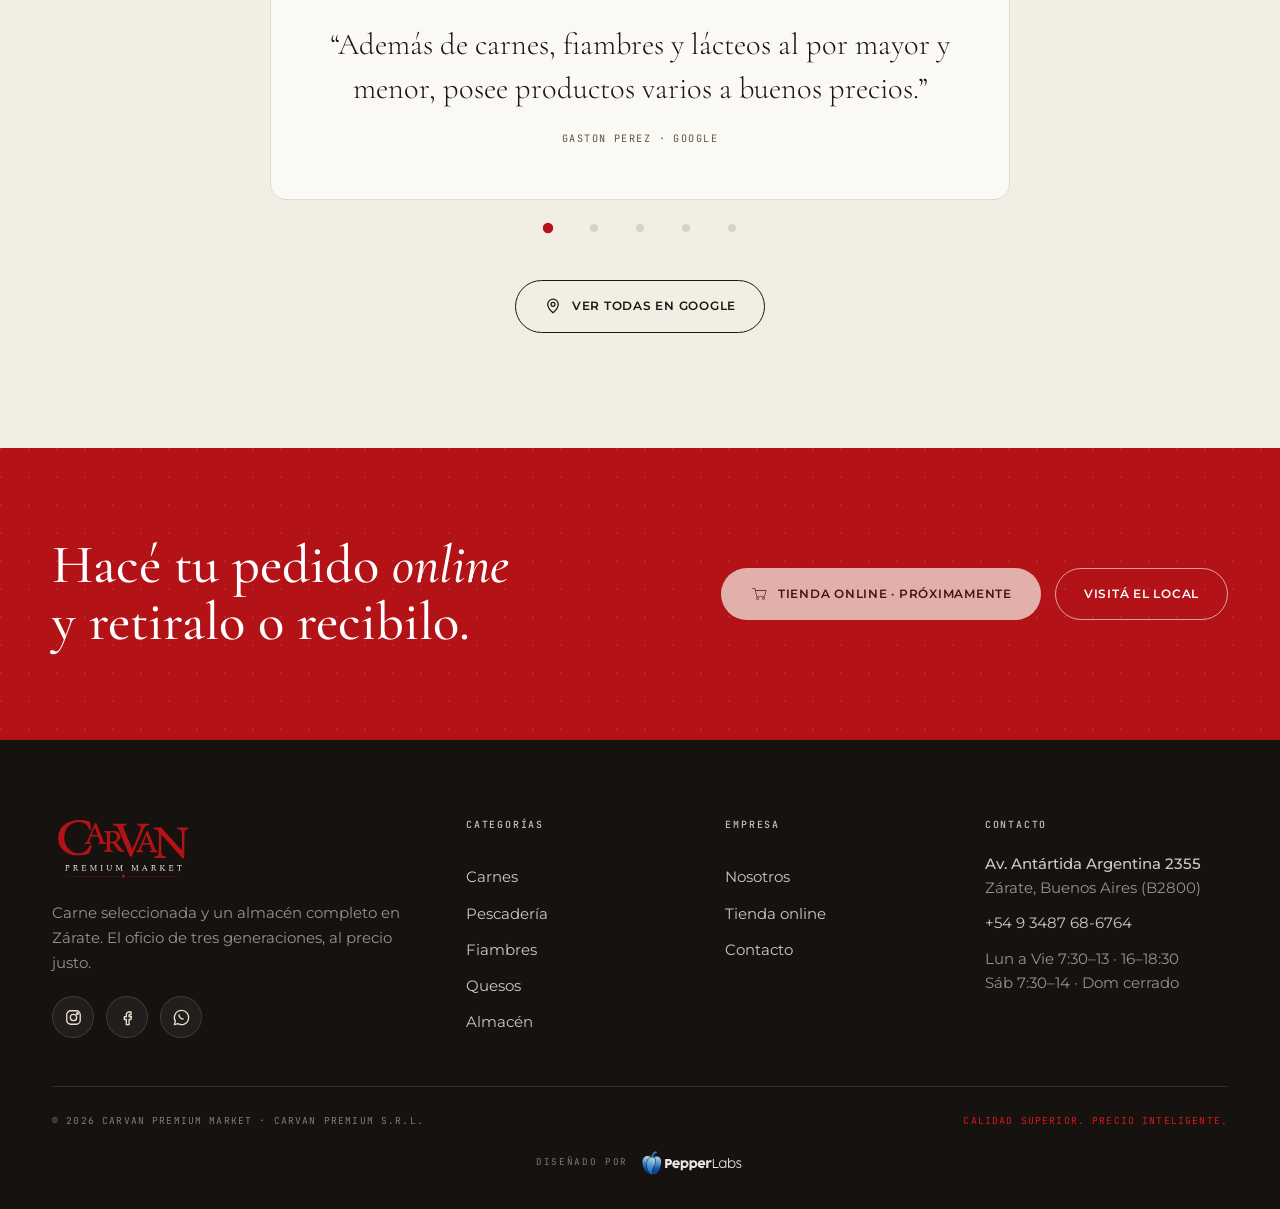
==== commit 18c4aa41: "Add files via upload" ====
--- a/index.html
+++ b/index.html
@@ -443,9 +443,9 @@
       <p>Todos los días, con experiencia y criterio. Detrás de cada corte hay decisiones tomadas mucho antes del mostrador.</p>
     </header>
     <div class="pillars">
-      <div class="pillar reveal"><svg class="pillar__ico" style="aspect-ratio:777/292.35"><use href="#c-seleccion"></use></svg><h3>Una selección que marca la diferencia</h3><p>Trabajamos únicamente con carne seleccionada. No perseguimos volumen: elegimos un estándar de calidad constante.</p></div>
-      <div class="pillar reveal"><svg class="pillar__ico" style="aspect-ratio:633.27/448.65"><use href="#c-respeto"></use></svg><h3>Respeto por el producto</h3><p>Cuidamos cada etapa: selección de la materia prima, conservación, manipulación e higiene. El respeto se demuestra en los hechos.</p></div>
-      <div class="pillar reveal"><svg class="pillar__ico" style="aspect-ratio:1/1"><use href="#c-higiene"></use></svg><h3>Higiene, control y confianza</h3><p>Estándares rigurosos y consistencia. Nuestros clientes saben exactamente qué van a recibir: calidad y seguridad.</p></div>
+      <div class="pillar reveal"><span class="pillar__ico"><svg style="height:86px;aspect-ratio:777/292.35"><use href="#c-seleccion"></use></svg></span><h3>Una selección que marca la diferencia</h3><p>Trabajamos únicamente con carne seleccionada. No perseguimos volumen: elegimos un estándar de calidad constante.</p></div>
+      <div class="pillar reveal"><span class="pillar__ico"><svg style="height:72px;aspect-ratio:633.27/448.65"><use href="#c-respeto"></use></svg></span><h3>Respeto por el producto</h3><p>Cuidamos cada etapa: selección de la materia prima, conservación, manipulación e higiene. El respeto se demuestra en los hechos.</p></div>
+      <div class="pillar reveal"><span class="pillar__ico"><svg style="height:70px;aspect-ratio:1/1"><use href="#c-higiene"></use></svg></span><h3>Higiene, control y confianza</h3><p>Estándares rigurosos y consistencia. Nuestros clientes saben exactamente qué van a recibir: calidad y seguridad.</p></div>
     </div>
   </div>
 </section>
